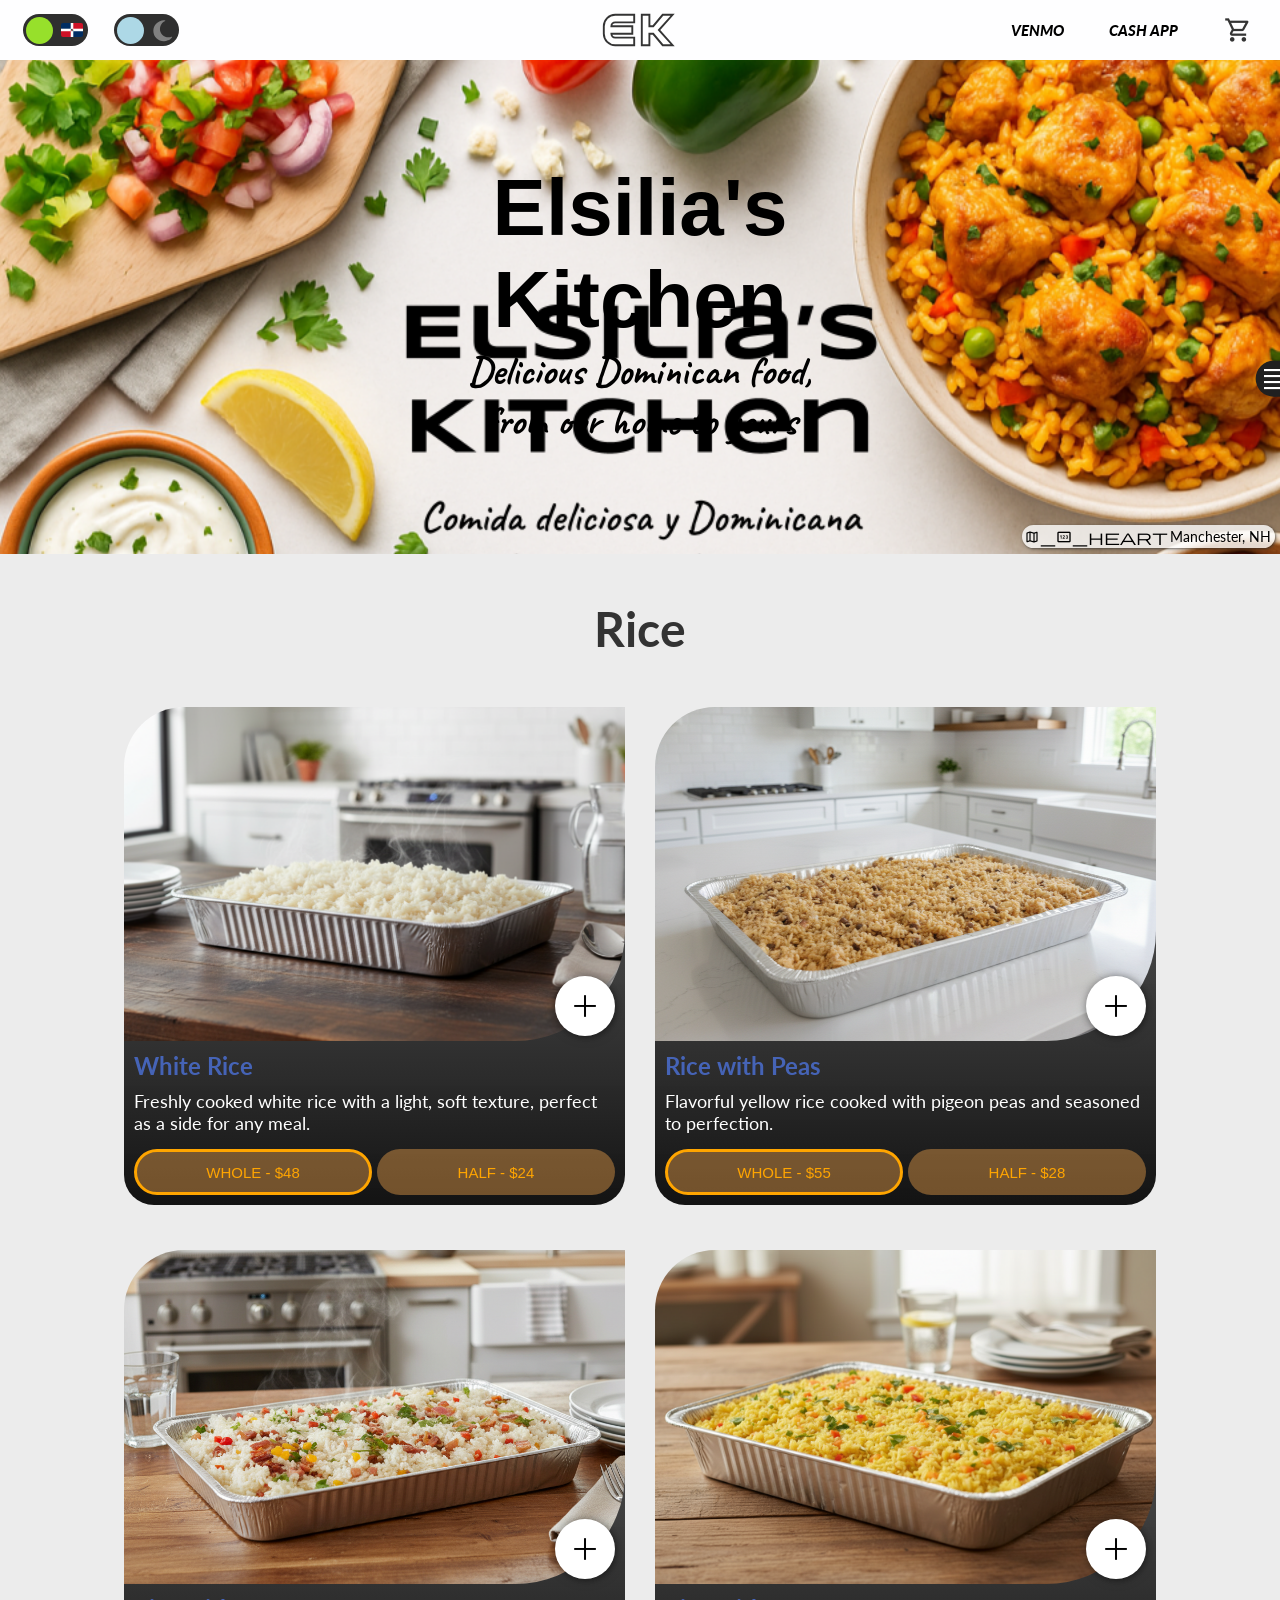
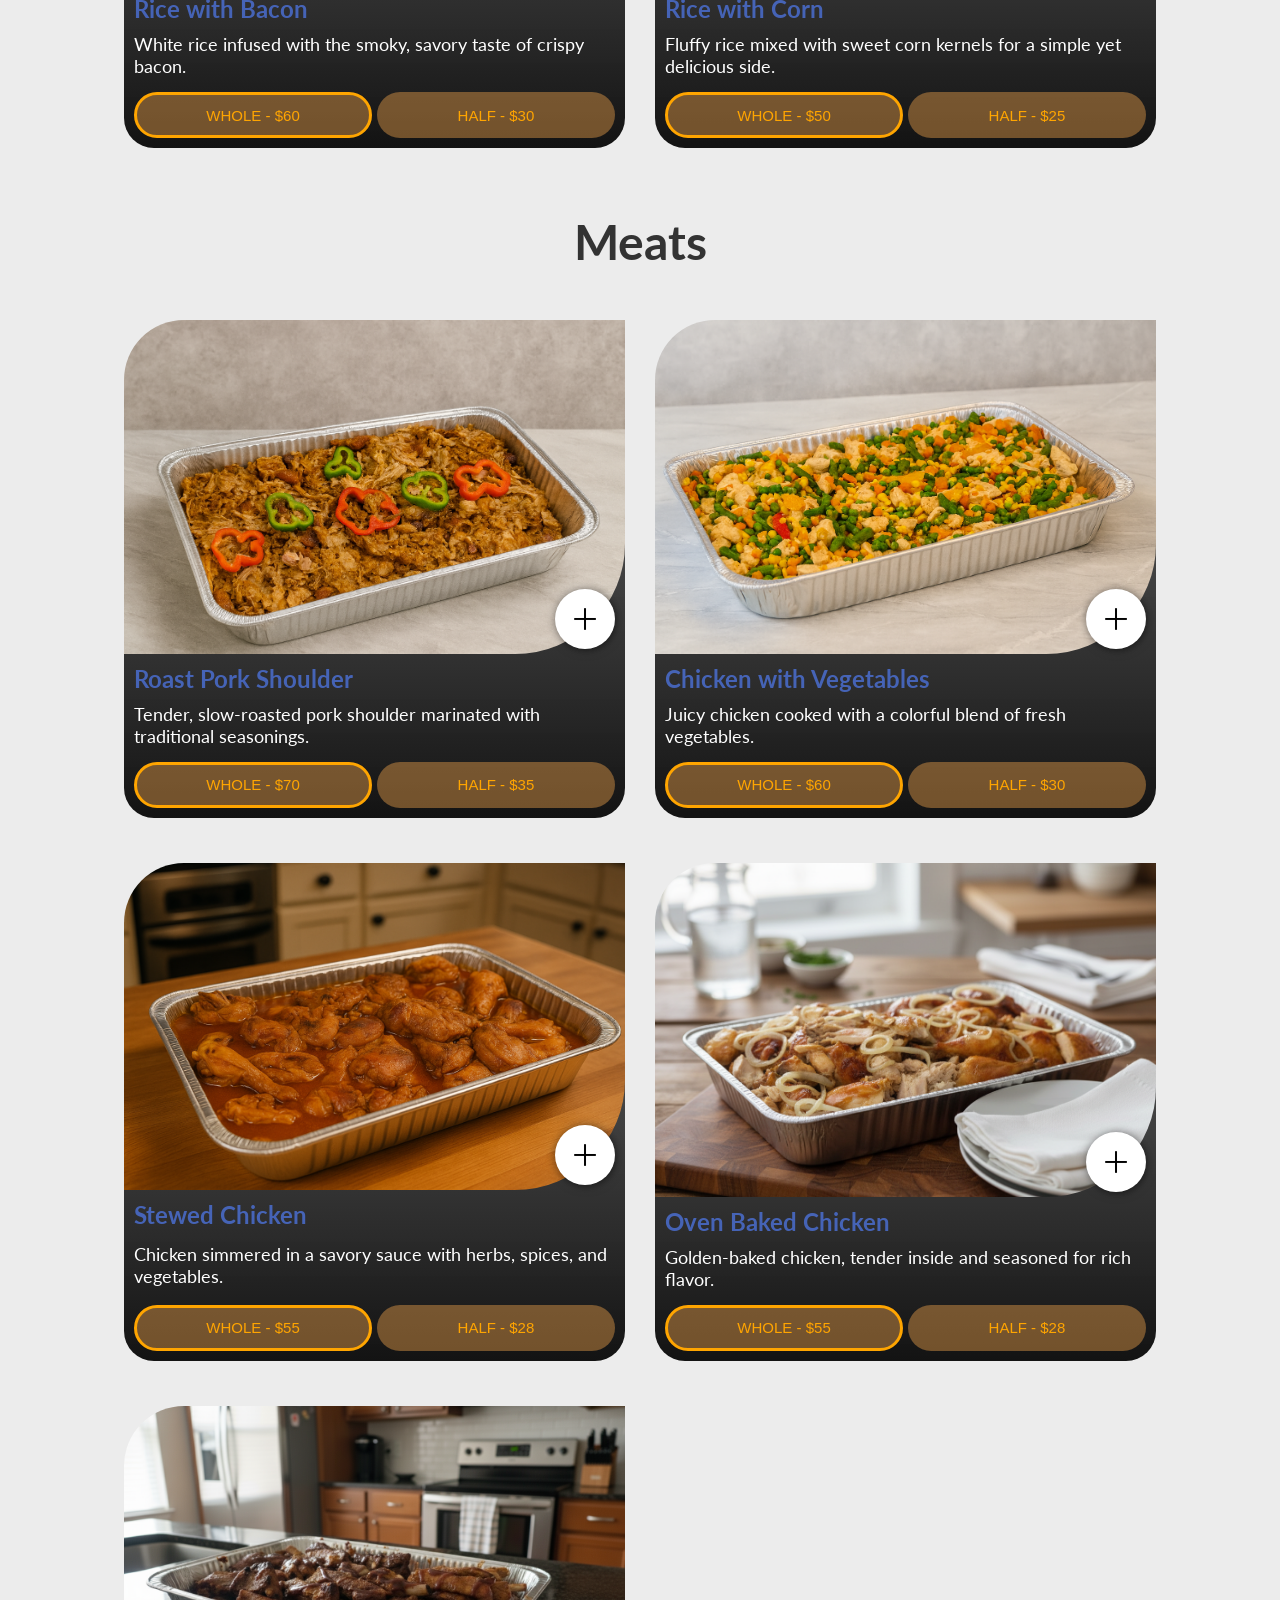
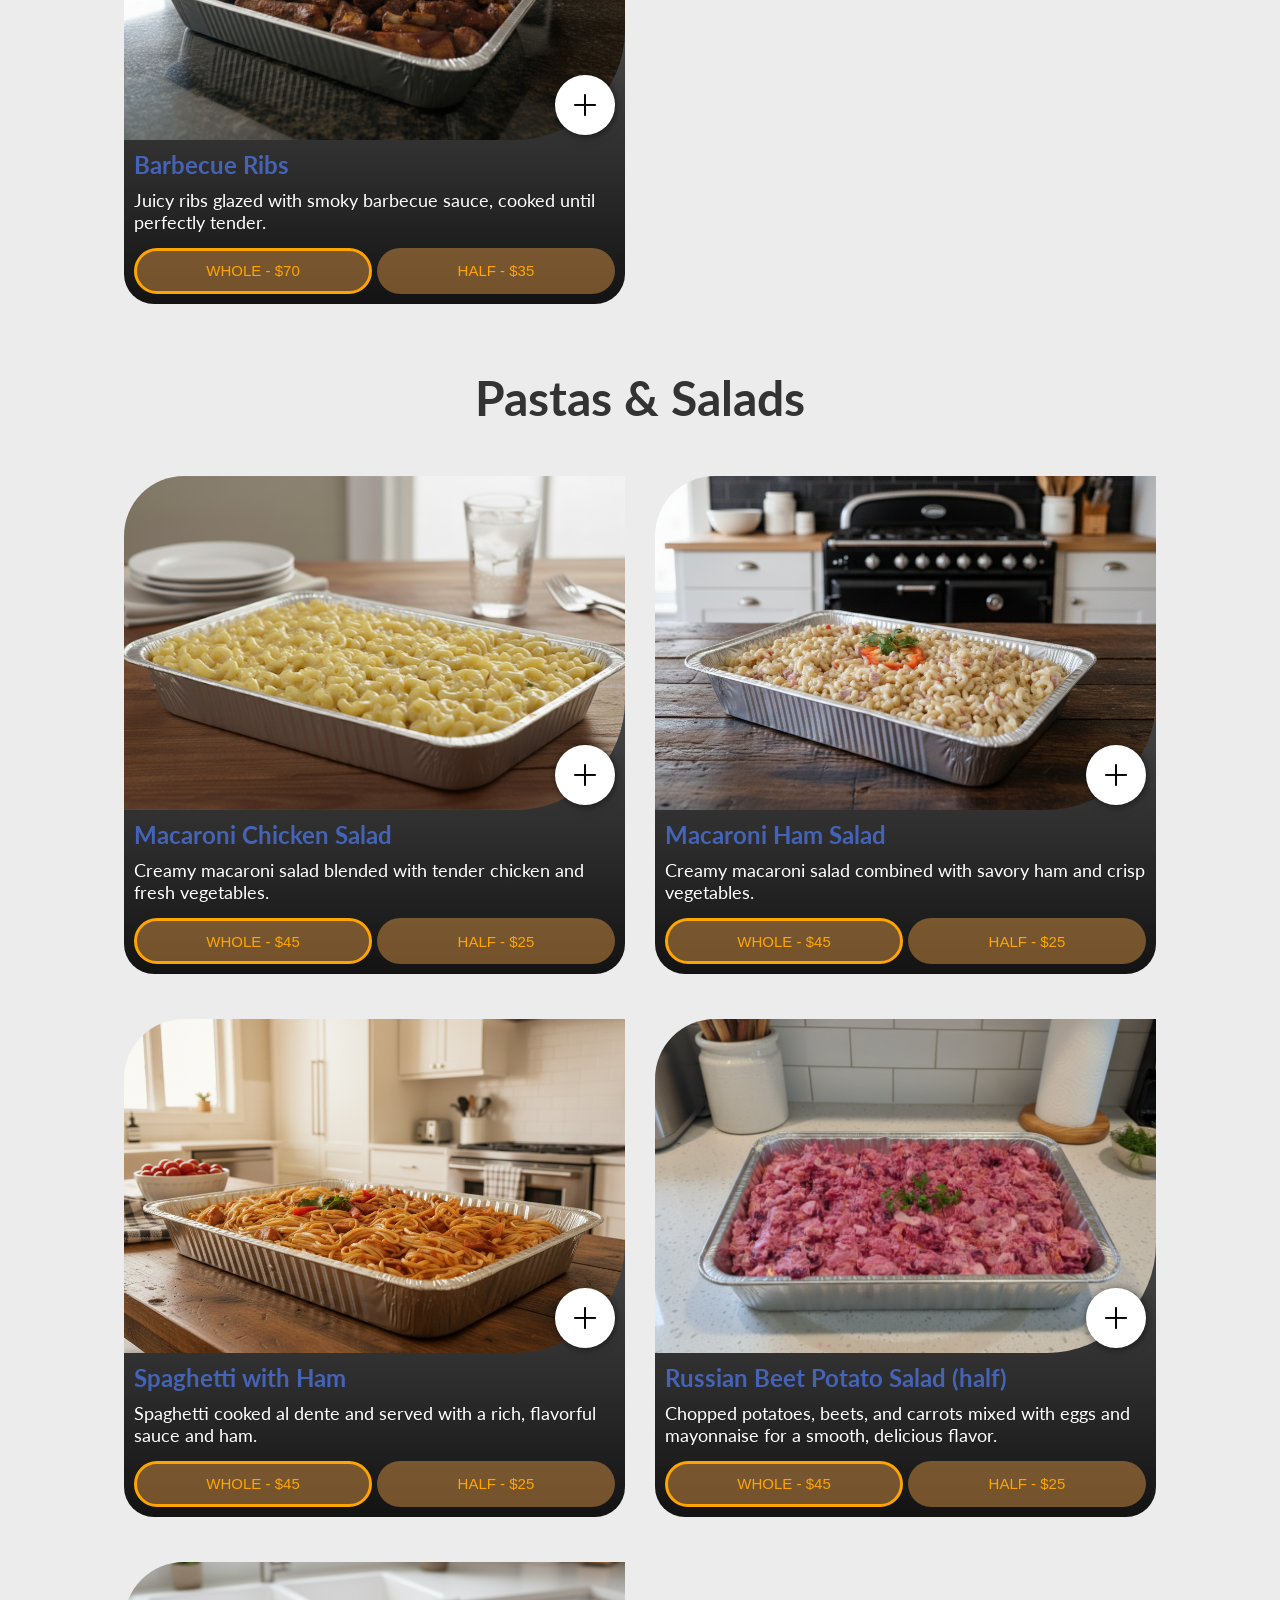
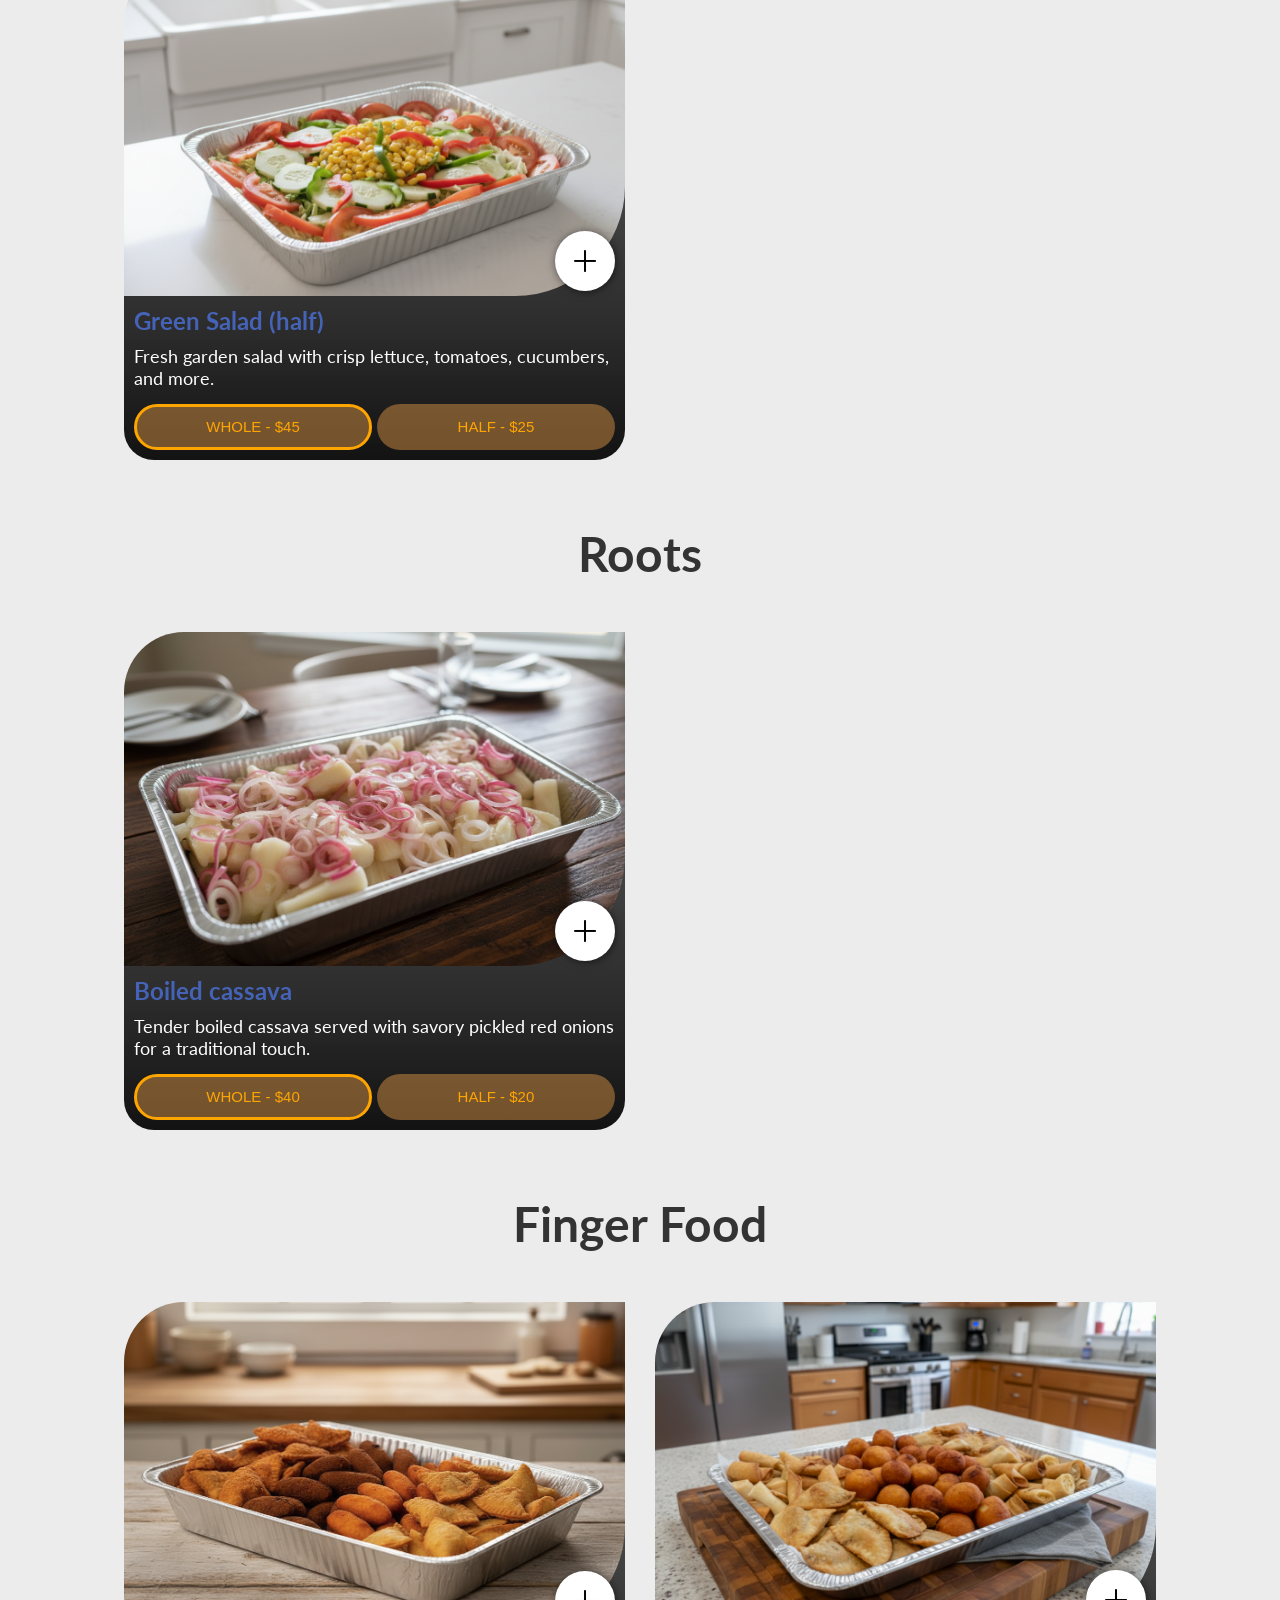
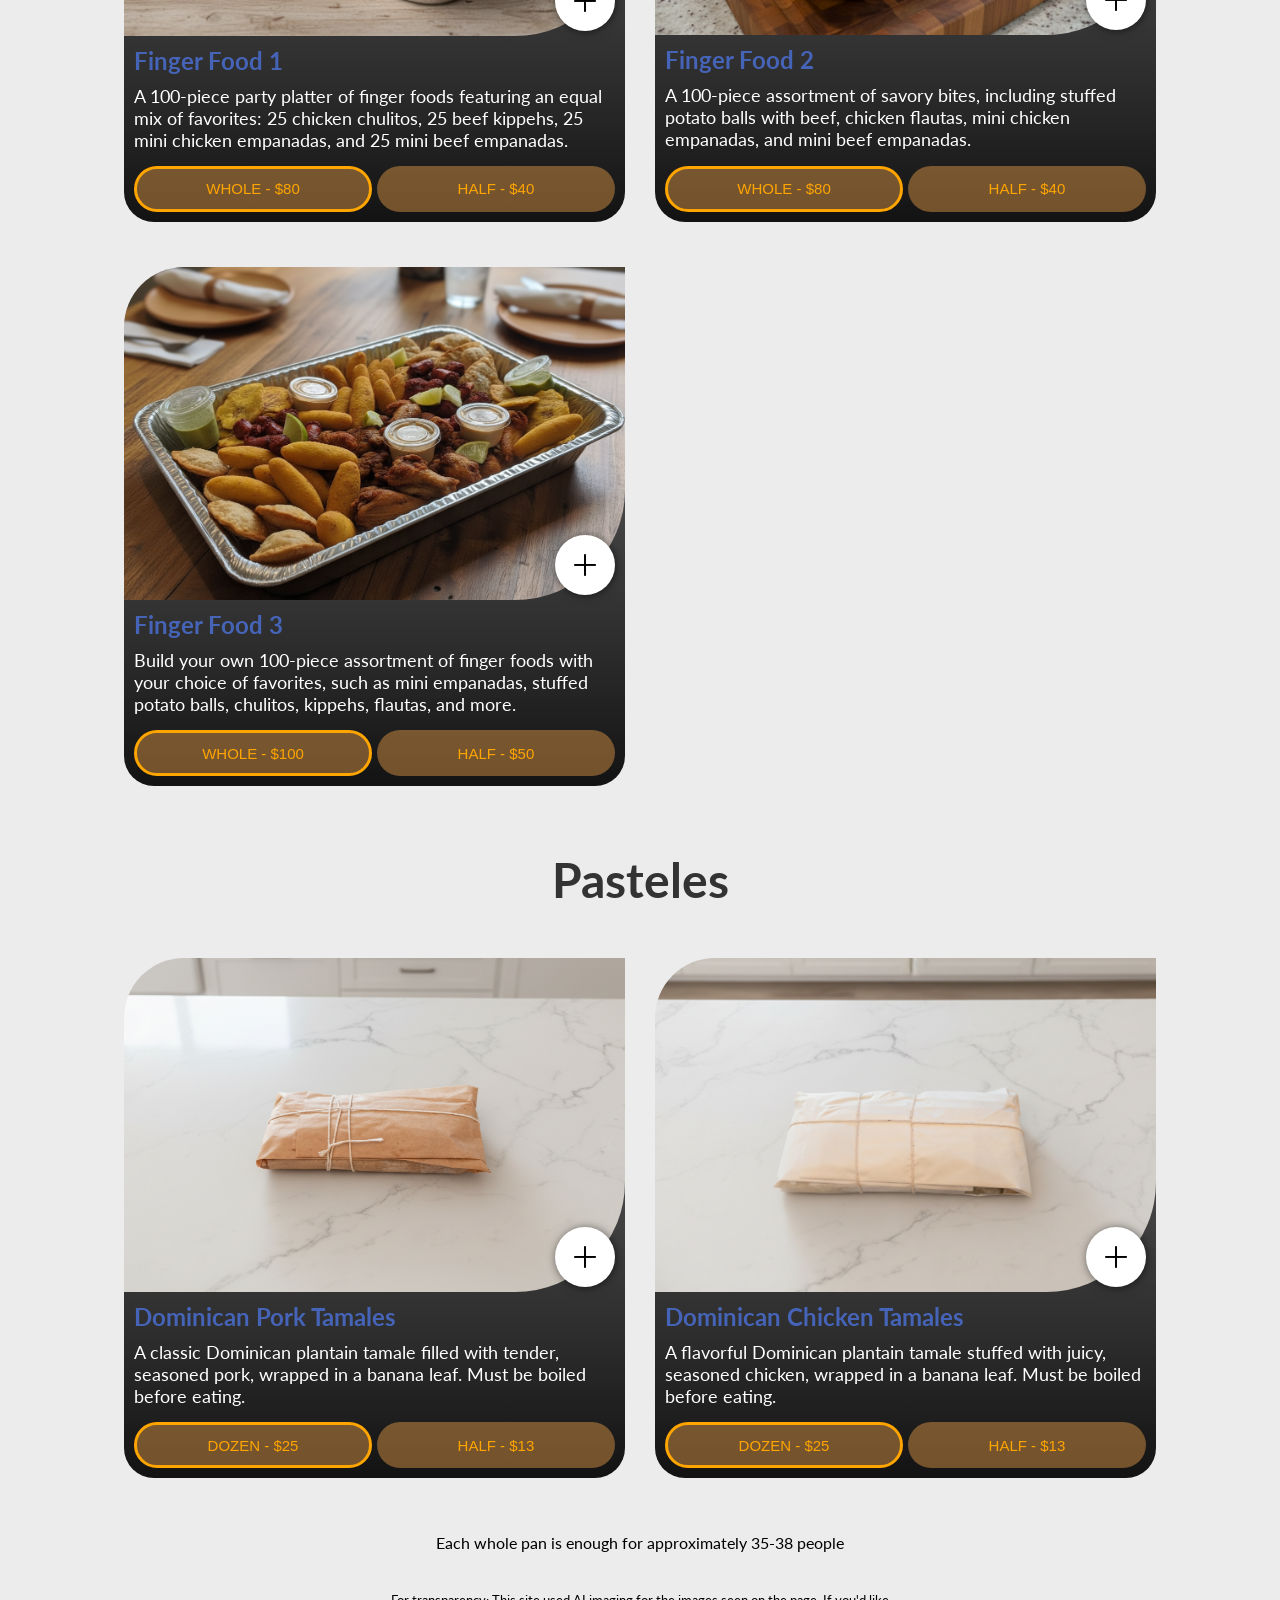
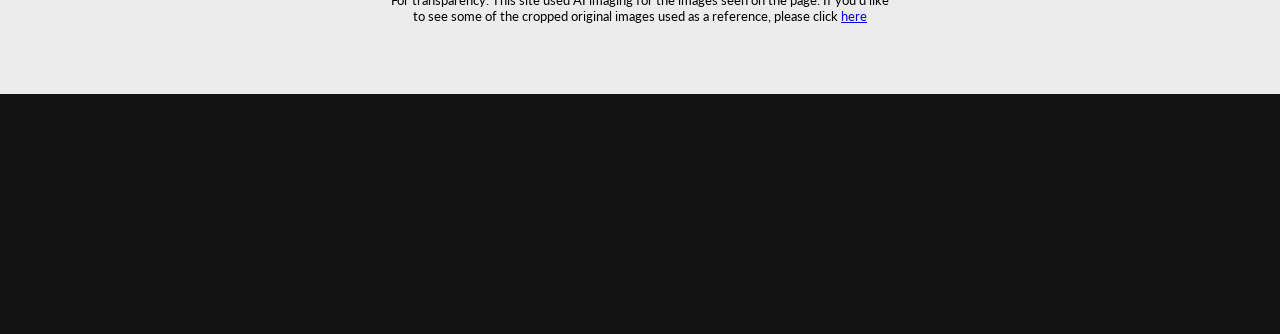
==== home.html @ 9f200ccb "updated files" ====
<!DOCTYPE html>
<html lang="en-US">

<head>
    <meta charset="UTF-8" />
    <meta name="viewport" content="width=device-width, initial-scale=1.0" />
    <link rel="stylesheet" href="home.css">
    <link rel="preconnect" href="https://fonts.googleapis.com">
    <link rel="preconnect" href="https://fonts.gstatic.com" crossorigin>
    <link href="https://fonts.googleapis.com/css2?family=Syncopate" rel="stylesheet">
    <link href="https://fonts.googleapis.com/css2?family=Caveat" rel="stylesheet">

    <link rel="icon" type="image/png" href="tab_logo.png" />

    <title>Elsilias Kitchen</title>

    <script src="debug.js"></script>
    <script src="home_script.js"></script>
    <script src="https://cdnjs.cloudflare.com/ajax/libs/qrcodejs/1.0.0/qrcode.min.js"></script>
    <script src="https://cdnjs.cloudflare.com/ajax/libs/jspdf/3.0.3/jspdf.umd.min.js"></script>
</head>

<body class="back_dn">

    
<div id="loading_div">
    <svg id="loading_E_id" viewBox="0 0 100 100" xmlns="http://www.w3.org/2000/svg">
        <path fill="#D35A21"
            d="M10,40 A30,30 0 0 1 40,10 L90,10 L90,30 L40,30 A10,10 0 0 0 30,40 L85,40 L85,60 L30,60 A10,10 0 0 0 40,70 L90,70 L90,90 L40,90 A30,30 0 0 1 10,60 Z"
        />
    </svg>
    <svg id="loading_K_id" viewBox="0 0 100 100" xmlns="http://www.w3.org/2000/svg">
        <polygon points="10,10 30,10 30,40 40,40 65,10 91,10 55,50 91,90 65,90 40,60 30,60 30,90 10,90" fill="#D35A21"></polygon>
    </svg>
</div>
    <script>
          if(DEBUG_MODE == DEBUG.YES){
            document.getElementById('loading_div').style.display='none';
          }
          else{
            createLoadingScreen();
          }

        //refresh content
        function changeLanguage() {
            isSpanish = !isSpanish;
            document.querySelectorAll('.lang_slide').forEach(ball => {
                        ball.classList.toggle("changeLang");
            });
            updateLayout();
        }

        // let shadow_class_for_cir_nav = undefined;
        
            let night = false;

        function changeNightMode(){
            document.querySelectorAll('.dn_slide').forEach(ball => {
                ball.classList.toggle("changeNight");
                if(ball.classList.contains("changeNight"))
                    night = true;
                else
                    night = false;
            });

            // const backDarkColor = "#191919";
            const backDarkColor = "#202020";
            // const backLightColor = "#ECECEC";
            const backLightColor = "white";
            const textDarkColor = "black";
            // const textLightColor = "white";
            const textLightColor = "rgba( 255, 255, 255,0.8)";
            

            const switchDarkColor = "#454545";
            const switchLightColor = "#404040";                     

            // NIGHT MODE
            if(night){

                //side menu - night
                document.getElementById('side_menu').classList.remove('side_menu_div_shadowDay');
                document.getElementById('side_menu').classList.add('side_menu_div_shadowNight');

                //cart number - night
                document.getElementById('cart_num_id').style.border=`1px solid ${backDarkColor}`;
                
                //titles - night
                document.querySelectorAll(".text_dn").forEach(title =>{
                    title.style.color=textLightColor;
                });
                                
                //container_slider
                document.querySelectorAll(".switch_dn").forEach(container =>{
                    container.style.backgroundColor= switchDarkColor;
                });


                
                //cir_nav night
                window.dispatchEvent(new Event('scroll'));

                //cartContent night
                document.querySelector(".cartContent").style.boxShadow ='-1px 0px 20px rgba(255, 255, 255, 0.3)';
          
                //backgrounds - night
                document.querySelectorAll(".back_dn").forEach(backgrounds =>{
                    backgrounds.style.backgroundColor=backDarkColor;
                });

                //cart icon - night
                 document.querySelector(".cart_icon").style.color=textLightColor;
                
                //banner - night
                 document.querySelector(".banner").style.opacity="0.7";
                                
                // document.getElementById('side_menu').style.backgroundColor=`black`;
              
                
            }
            // DAY MODE
            else{

                //side menu - day
                document.getElementById('side_menu').classList.remove('side_menu_div_shadowNight');
                document.getElementById('side_menu').classList.add('side_menu_div_shadowDay');

                //cart number - day
                document.getElementById('cart_num_id').style.border=`1px solid ${backLightColor}`;

                //titles - day
                 document.querySelectorAll(".text_dn").forEach(title =>{
                    title.style.color="black";
                });

                //container_slider - day
                document.querySelectorAll(".switch_dn").forEach(container =>{
                    container.style.backgroundColor=switchLightColor;
                });

                  //cir_nav - day
                  window.dispatchEvent(new Event('scroll'));

                   //cartContent - day
                document.querySelector(".cartContent").style.boxShadow ='-1px 0px 20px rgba(0, 0, 0, 0.3)';


                 //backgrounds - day
                document.querySelectorAll(".back_dn").forEach(backgrounds =>{
                    backgrounds.style.backgroundColor=backLightColor;
                });

                 //cart icon - day
                 document.querySelector(".cart_icon").style.color="black";

                //banner - day
                 document.querySelector(".banner").style.opacity="1";
                
            }
            
            if(savedMessage != undefined){
                document.getElementById("add_message").style.color="#4091ee";
            }

        }
    </script>

    <script>



    window.addEventListener('resize', function (e) {
        // try{
        if(document.getElementById('side_menu') && document.getElementById('side_menu').classList.contains('showMenu'))
            document.getElementById('side_menu').classList.remove('showMenu');

        if(document.getElementById('payment_menu_id') && document.getElementById('payment_menu_id').classList.contains('showMenu'))
            document.getElementById('payment_menu_id').classList.remove('showMenu');

        if(document.getElementById('payment_id') && document.getElementById('payment_id').classList.contains('showPayment'))
            document.getElementById('payment_id').classList.remove('showPayment');
        
            document.body.style.overflow = "";
        // }
        // catch(e){
        //     console.log(e);
        // }
    });



        let isSpanish = false;


     window.addEventListener('beforeunload', function (e) {
        if(cart.length > 0 && DEBUG_MODE == DEBUG.NO){
            
            // i believe this is needed for modern browsers
            e.preventDefault(); 

            //chrome requires the returnValue to be set (this is for old browsers)
            e.returnValue = 'Cart is not empty. Are you sure you want to leave?'; 
        }
    });

        let cart = [];

        function addToCart(id, name, sp_name, image, pan_size, price, cart_button, fullpan, halfpan) {

            if (pan_size === 2)
                id += 10000;

            if (cart.find(i => i.id === id))
                return false;
            
            cart.push({id, name, sp_name, image, quantity: 1, pan_size, price, cart_button, fullpan, halfpan});

            return true;
        }


        function clearFromCart(id) {

            const cart_item = cart.find(i => i.id === id);
            if (cart_item) {

                //remove item from cart
                cart = cart.filter(i => i.id !== id);
                renderCart();
                updateTotal();
                
                //change add to cart icon if needed
                if(cart_item.cart_button.classList.contains('itemWasAdded'))
                    if((cart_item.pan_size == 1 && cart_item.fullpan.classList.contains('active')) || (cart_item.pan_size == 2 && cart_item.halfpan.classList.contains('active')))                        
                        cart_item.cart_button.classList.toggle('itemWasAdded');
                
                return true;
            }

            return false;
        }

    </script>

    <script>
        function openCartContents() {

            //close message box if open
            if(document.getElementById("saveContainerId").classList.contains("show"))
                document.getElementById("saveContainerId").classList.toggle("show");
        

            document.querySelector('.cart').classList.toggle('open');
            // if(document.querySelector('.cart').classList.contains('open'))
            //      document.body.style.overflow = "hidden";
            // else
            //      document.body.style.overflow = "";
            
                if (cart.length === 0) {

                    document.getElementById('add_message').style.display = 'none';
                    document.getElementById('nothing_in_cart').style.display = 'block';
                    document.getElementById('cartItemsId').style.display = 'none';
                    document.getElementById('checkoutBtn').classList.remove('enabled');


                } else {
                    document.getElementById('add_message').style.display = 'block';
                    document.getElementById('nothing_in_cart').style.display = 'none';
                    document.getElementById('cartItemsId').style.display = 'block';
                    document.getElementById('checkoutBtn').classList.add('enabled');

                }
        }
    </script>

    <script>

        function updateTotal() {
            let newTotal = 0;
            let cartCounter = 0;
            cart.forEach(item => {
                newTotal += item.quantity * item.price;
                cartCounter += item.quantity;
            });

            document.getElementById('total_of_order_id').innerHTML = `Total: $${newTotal}`;

            if (cart.length != 0) {
                document.getElementById('cart_num_id').innerHTML = cartCounter;
                document.getElementById('checkoutBtn').classList.add('enabled');
            }
            else {
                document.getElementById('cart_num_id').style.display = 'none';
                document.getElementById('add_message').style.display = 'none';
                document.getElementById('nothing_in_cart').style.display = 'block';
                document.getElementById('cartItemsId').style.display = 'none';
                document.getElementById('checkoutBtn').classList.remove('enabled');

                return;
            }

        }

        function renderCart() {
            if (cart.length == 0){
                document.getElementById("textareaId").value = '';
                document.getElementById("saveMessageButtonId").style='background-olor:rgba(57, 57, 57, 0.545);';
                savedMessage = undefined;
                document.getElementById("add_message").style.color="black";
                document.getElementById('add_message').style.display = 'none';
                document.getElementById('nothing_in_cart').style.display = 'block';
                document.getElementById('cartItemsId').style.display = 'none';
                document.getElementById('checkoutBtn').classList.remove('enabled');
                updateTotal();
                return;
            }

            const cartDiv = document.getElementById('cartItemsId');
            cartDiv.innerHTML = ''; // clear old items

            cart.forEach(item => {

                // Create the outer container
                let container = document.createElement('div');
                container.className = "cartItemContainter text_dn";

                // Left picture div
                let left = document.createElement('div');
                left.className = 'leftpic';

                let img = document.createElement('img');
                img.src = item.image;
                img.alt = item.name;

                let img2 = document.createElement('img');
                img2.src = item.image;

                if (item.pan_size == 2) {
                    img2.classList.add('blurred');
                    left.appendChild(img2);
                }
                left.appendChild(img);

                // Right name/qty div
                let right = document.createElement('div');
                right.className = 'rightname text_dn';
                right.style.position = "relative";

                if(night)
                    right.style.color = "rgba(255, 255, 255,0.8)";
                else
                    right.style.color = "black";


                let nameP = document.createElement('p');
                nameP.textContent = item.name;

                let pane_size = document.createElement('p');
                pane_size.classList.add('pan_text');

                //SPANISH
                if (isSpanish) {
                    if((item.id >= 700 && item.id < 800) || (item.id >= 10700 && item.id < 10800))//if pasteles
                        pane_size.textContent = item.pan_size == 2 ? "Media Dozena" : "Dozena";
                    else
                        pane_size.textContent = item.pan_size == 2 ? "Media Bandeja" : "Bandeja Entera";
                }
                else{//ENGLISH
                    if((item.id >= 700 && item.id < 800) || (item.id >= 10700 && item.id < 10800 ))
                        pane_size.textContent = item.pan_size == 2 ? "Half Dozen" : "Dozen";
                    else
                        pane_size.textContent = item.pan_size == 2 ? "Half Pan" : "Full Pan";
                }
                nameP.textContent = item.sp_name;


                let qtyP = document.createElement('p');
                qtyP.style.fontSize = "14px";
                qtyP.style.position = "absolute";
                qtyP.style.bottom = "0";
                if (isSpanish)
                    qtyP.textContent = `Cantidad: ${item.quantity}`;
                else
                    qtyP.textContent = `Quantity: ${item.quantity}`;

                const cartMinusSign = document.createElement('span');
                cartMinusSign.className = 'cartMinusSign text_dn';
                cartMinusSign.textContent = '\u2212';

                const cartTrashIcon = document.createElement('span');
                cartTrashIcon.className = 'material-symbols-outlined cartTrashIcon text_dn';
                cartTrashIcon.textContent = 'delete';

                const cartPlusSign = document.createElement('span');
                cartPlusSign.className = 'cartPlusSign text_dn';
                cartPlusSign.textContent = '\u002b';

                const cartPlusMinusDiv = document.createElement('div');
                cartPlusMinusDiv.className = 'cartPlusMinusDiv text_dn';

                 if(night){
                    cartMinusSign.style.color = "rgba(255, 255, 255,0.8)";
                    cartTrashIcon.style.color = "rgba(255, 255, 255,0.8)";
                    cartPlusSign.style.color = "rgba(255, 255, 255,0.8)";
                 }
                else{
                     cartMinusSign.style.color = "black";
                     cartTrashIcon.style.color = "black";
                     cartPlusSign.style.color = "black";
                }

                cartPlusMinusDiv.appendChild(cartMinusSign);
                cartPlusMinusDiv.appendChild(cartTrashIcon);
                cartPlusMinusDiv.appendChild(cartPlusSign);


                cartMinusSign.addEventListener('click', () => {

                    if (item.quantity === 1) {
                        clearFromCart(item.id);
                    } else {
                        --item.quantity;
                        if (isSpanish)
                            qtyP.textContent = `Cantidad: ${item.quantity}`;
                        else
                            qtyP.textContent = `Quantity: ${item.quantity}`;
                    }
                     updateTotal();
                });


                cartPlusSign.addEventListener('click', () => {

                    if (item.quantity < 3) {
                        ++item.quantity
                        if (isSpanish)
                            qtyP.textContent = `Cantidad: ${item.quantity}`;
                        else
                            qtyP.textContent = `Quantity: ${item.quantity}`;
                         updateTotal();  
                    }
                });

                cartTrashIcon.addEventListener('click', () => {                    
                    clearFromCart(item.id);
                });


                right.appendChild(nameP);
                right.appendChild(pane_size);
                right.appendChild(qtyP);
                right.appendChild(cartPlusMinusDiv);

                // Put it all together
                container.appendChild(left);
                container.appendChild(right);

                // Add to cart div
                cartDiv.appendChild(container);
            });

            updateTotal();

        }

    </script>

    <script>

        function closeQRWindow() {
            document.getElementById('qrcode-div-background-id').style.display = 'none';
            document.body.style.overflow = "";
        }


        function createQRLink() {

            let qr_str;

            if(DEBUG_MODE == DEBUG.NO)
                qr_str = 'https://samuelg900.github.io/ElsiliasKitchen/404.html#' + cart.length + '/';
            else
                qr_str = 'http://127.0.0.1:5500/home.html/#' + cart.length + '/';
            
            let pansize;

            cart.forEach(item => {

                if (item.pan_size == 1)
                    pansize = 'f';
                else
                    pansize = 'h';

                qr_str += String(item.id).padStart(5,'0') + pansize + item.quantity + '/';

            });
        // console.log(qr_str + '@');
            return qr_str += '@';

        }


        function getQRDateTime() {
            const date = new Date();
            document.getElementById('currentDateId').innerHTML = `${date.toDateString()} <br> ${date.toLocaleTimeString()}`;
        }   

        function checkoutBtnFunc() {

            //close message box if open
            if(document.getElementById("saveContainerId").classList.contains("show"))
                document.getElementById("saveContainerId").classList.toggle("show");

            if (cart.length === 0) return;

            document.getElementById('qrcode-div-background-id').style.display = 'block';

            document.getElementById("qrcode").innerHTML = '';

            new QRCode(document.getElementById("qrcode"), {
                text: createQRLink(),
                width: 200,
                height: 200,
                colorDark: "#000000",
                colorLight: "#ffffff",
                correctLevel: QRCode.CorrectLevel.H
            });

            // #D25A21

            getQRDateTime();

            if(savedMessage != undefined){

                // const noteString = document.getElementById('p_for_saved_message').value;

                if (isSpanish){
                    if(savedMessage.length > 20){
                        document.getElementById('p_for_saved_message').innerHTML = `Nota:<br>${savedMessage.slice(0, 20)}...`;
                    }
                    else
                        document.getElementById('p_for_saved_message').innerHTML = `Nota:<br>${savedMessage}`;
                }
                else{
                    if(savedMessage.length > 20){
                        document.getElementById('p_for_saved_message').innerHTML = `Note:<br>${savedMessage.slice(0, 20)}...`;
                    }
                    else
                        document.getElementById('p_for_saved_message').innerHTML = `Note:<br>${savedMessage}`;
                }

                document.getElementById('p_for_saved_message').style="display:block; font-size:12px; font-style: italic; text-align: center; margin: 20px 20px; overflow-wrap: break-word; word-break: break-all";
            }
            else
                document.getElementById('p_for_saved_message').style.display='none';

            document.querySelector('.cart').classList.toggle('open');

            document.body.style.overflow = "hidden";
                 
        }
    </script>



    <style>
        .side_menu_div{
            display: flex;
            flex-direction: column;
            width: 0;
            height: 100%;
            position: fixed;
            min-height: 650px;
            top: 0;
            left:0;
            z-index: 11;
            background-color: white;
            box-shadow: 10px 0 10px -10px rgba(0, 0, 0, 0.5);
            overflow: hidden;
            transition: width 0.6s ease, background-color 1s ease, box-shadow 0.6s ease;;
            /* border-right: 1px solid grey; */
        }

        .side_menu_div_shadowDay{
            box-shadow: 10px 0 10px -10px rgba(0, 0, 0, 0.5);
        }

        .side_menu_div_shadowNight{
            box-shadow: 10px 0 10px -10px rgba(255, 255, 255, 0.5);
        }


        .showMenu{
            width: 300px;
        }

        .side_menu_item{
            display: flex;
            position: relative;
            justify-content: center;
            /* width: 100%; */
            height: 80px;
            /* border-width: 0 0 1px 0;
            border-style: solid;
            border-color: rgba(163, 163, 163, 0.5); */
            align-items: center;
            overflow: hidden;

            border-radius: 10px;
            /* margin: 8px; */
            margin-inline: 10px;
            margin-block: 5px;
            transition: transform 1s ease;
        }

         .side_menu_item svg{
            transition: transform 0.6s ease;
         }

        .side_payment_div{
            display: flex;
            align-items: center;
            justify-content: center;
            width: 100%;
            cursor: pointer;
        }

        .side_close_icon{
            position: absolute;
            top: 4px;
            left: 28px;
            margin: 0;
            font-size: 40px;
            cursor: pointer;
        }

        .side_svg:hover{
            transform: scale(1.2);
        }

        .side_svg{
            position: absolute;
            opacity: 0.5;
            
                width: 100%;
                z-index: 0;
        }
        .side_label{
            font-size: 18px;
            z-index: 1;
            /* font-weight: 600; */
            pointer-events: none;
        }

    </style>

<script>

    function toggleSideMenu(){
        document.getElementById('side_menu').classList.toggle('showMenu');

        if(document.getElementById('side_menu').classList.contains('showMenu'))
            document.body.style.overflow = "hidden";
        else
            document.body.style.overflow = "";
    }
</script>

<style>
    #payment_menu_id{
        /* width:0; */
        z-index: 12;
    }

    /* #payment_menu_id.show{
        width:250px;
    } */

    #payment_menu_div{
        display: flex;
        flex-direction: column;
        justify-content: center;
        align-self: center;
    }

    #payment_menu_label{
        /* needed? */
        text-align: center;
        font-weight: 600;
        /* color: #008CFF;
        color: #00e013; */
    }

    #payment_menu_qr{
        border: 4px solid white;
    }

</style>

<script>

    function toggleBackMenu(){
        document.getElementById('payment_menu_id').classList.toggle('showMenu');
    }

    function openPaymentQR(item){
        
        if(document.getElementById('payment_id').classList.contains('showPayment')){
            if(document.getElementById("payment_label").textContent[0]==item)
                document.getElementById('payment_id').classList.toggle('showPayment');
        }
        else
            document.getElementById('payment_id').classList.toggle('showPayment');


        switch(item) {
            case "V":
                document.getElementById("payment_label").innerHTML=`<br><a style="color:#008CFF; font-style: italic; text-decoration:none; cursor:pointer;" href="https://venmo.com/code?user_id=3229643071029248311" target="_blank">VENMO &#8599;</a><br><p class="text_dn" style="font-weight:500;">@ElsiliaKitchen</p><br>`; 
                document.getElementById("payment_qr").innerHTML = '';

                new QRCode(document.getElementById("payment_qr"), {
                text: "https://venmo.com/code?user_id=3229643071029248311",
                width:200,
                height: 200,
                colorDark: "#000000",
                colorLight: "#ffffff",
                correctLevel: QRCode.CorrectLevel.H
            });
                break;
            case "C":
                document.getElementById("payment_label").innerHTML=`<br><a style="color:#00E013; font-style: italic; text-decoration:none; cursor:pointer;" href="https://cash.app/$Elsamorel1?qr=1" target="_blank">CASH APP &#8599;</a><br><p class="text_dn" style="font-weight:500;">$Elsamorel1</p><br>`; 
                document.getElementById("payment_qr").innerHTML = '';

                new QRCode(document.getElementById("payment_qr"), {
                text: "https://cash.app/$Elsamorel1?qr=1",
                width: 200,
                height: 200,
                colorDark: "#000000",
                colorLight: "#ffffff",
                correctLevel: QRCode.CorrectLevel.H
            });
                break;
            default:
                document.getElementById("payment_label").textContent="Nothing";
                break;
        }
    
    }

    function openPaymentQRMenu(item){
        // document.getElementById('payment_menu').classList.toggle('show');
        document.getElementById('payment_menu_id').classList.toggle('showMenu');
        
        switch(item) {
            case "V":
                document.getElementById("payment_menu_label").innerHTML=`<br><a style="color:#008CFF; text-decoration:none; cursor:pointer;" href="https://venmo.com/code?user_id=3229643071029248311" target="_blank">VENMO &#8599;</a><br><p class="text_dn" style="font-weight:500;">@ElsiliaKitchen</p><br>`; 
                
                document.getElementById("payment_menu_qr").innerHTML = '';

                new QRCode(document.getElementById("payment_menu_qr"), {
                text: "https://venmo.com/code?user_id=3229643071029248311",
                width:200,
                height: 200,
                colorDark: "#000000",
                colorLight: "#ffffff",
                correctLevel: QRCode.CorrectLevel.H
            });
                break;
            case "C":
                document.getElementById("payment_menu_label").innerHTML=`<br><a style="color:#00E013; text-decoration:none; cursor:pointer;" href="https://cash.app/$Elsamorel1?qr=1" target="_blank">CASH APP &#8599;</a><br><p class="text_dn" style="font-weight:500;">$Elsamorel1</p><br>`; 
                document.getElementById("payment_menu_qr").innerHTML = '';

                new QRCode(document.getElementById("payment_menu_qr"), {
                text: "https://cash.app/$Elsamorel1?qr=1",
                width: 200,
                height: 200,
                colorDark: "#000000",
                colorLight: "#ffffff",
                correctLevel: QRCode.CorrectLevel.H
            });
                break;
            default:
                document.getElementById("payment_menu_label").textContent="Nothing";
                break;
        }
    }
</script>

<style>
        .payment_id_div{
            display: flex;
            flex-direction: column;
            width: 300px;
            height: 0;
            position: fixed;
            top: 28px;
            right:6px;
            z-index: 10;
            background-color: white;
            overflow: hidden;
            transition: height 0.6s ease, padding-top 0.6s ease, background-color 1s ease;
            /* border-left: 1px solid grey;
            border-bottom: 1px solid grey; */
    border-radius: 0px 0px 16px 16px;
    box-shadow: -1px 0px 20px rgba(0, 0, 0, 0.3);
        }

        .payment_id_div svg{
            transition: transform 0.6s ease;
        }


        .payment_div{
            display: flex;
            justify-content: center;
            width: 90px;
            cursor: pointer;
        }

         #payment_menu_id{
        /* width:0; */
        z-index: 12;
    }

    /* showMenu */

    .showPayment{
        padding-top: 28px;
        height: 360px;
    }

    #payment_container{
        display: flex;
        flex-direction: column;
        justify-content: center;
        align-self: center;
    }

    #payment_label{
        /* needed? */
        text-align: center;
        font-weight: 600;
        /* color: #008CFF;
        color: #00e013; */
    }

    #payment_qr{
        border: 4px solid white;
    }

</style>

<div id="payment_id" class="back_dn payment_id_div">
    
    <!-- <div class="payment_item">
         <span class="side_close_icon" onclick="toggleBackMenu()">&lt;</span>
    </div> -->

    <div id="payment_container">
        <a class="text_dn" id="payment_label"></a>
        <div id="payment_qr"></div>
    </div>

</div>


<div id="payment_menu_id" class="back_dn side_menu_div">
    
    <div class="side_menu_item">
        <!-- close icon -->
         <span style="top:14px" class="side_close_icon text_dn" onclick="toggleBackMenu()">&lt;</span>
    </div>

    <div id="payment_menu_div">
        <a class="text_dn" id="payment_menu_label"></a>
        <div id="payment_menu_qr"></div>
    </div>

</div>



<div id="side_menu" class="back_dn side_menu_div">

    
    <div class="side_menu_item">
        <!-- close icon -->
         <span style="top:14px" class="side_close_icon text_dn" onclick="toggleSideMenu()">&times;</span>

    </div>

 <!-- dark and light mode -->
    <div class="side_menu_item">
        <span class="container_slider_menu switch_dn" onclick="changeNightMode()">

            <span id="day_night_ball" class="ball_slider dn_slide"></span>
           <!-- day -->
            <span>
                <svg viewBox="0 0 100 100" fill="none" xmlns="http://www.w3.org/2000/svg">
                <circle cx="50" cy="50" r="25" fill="#FFC300"/>

                <g stroke="#FFC300" stroke-width="7" stroke-linecap="round">
                    <line x1="50" y1="10" x2="50" y2="30"/>
                    <line x1="50" y1="70" x2="50" y2="90"/>
                    <line x1="10" y1="50" x2="30" y2="50"/>
                    <line x1="70" y1="50" x2="90" y2="50"/>
                    
                    <g transform="rotate(45 50 50)">
                        <line x1="50" y1="10" x2="50" y2="30"/>
                        <line x1="50" y1="70" x2="50" y2="90"/>
                        <line x1="10" y1="50" x2="30" y2="50"/>
                        <line x1="70" y1="50" x2="90" y2="50"/>
                    </g>
                </g>
                </svg>
            </span>

            <!-- night --> 
            <span>
                <svg xmlns="http://www.w3.org/2000/svg" viewBox="-2 -2 21 22"> 
                    <path d="M15.78 14.09C14 14.84 12 14.84 10.21 14.1C8.43 13.37 7.01 11.95 6.27 10.16C5.52 8.37 5.52 6.36 6.26 4.56C6.99 2.77 8.4 1.35 10.18 0.6C10.45 0.48 10.42 0.14 10.13 0.09C8.6 -0.14 7.03 0.07 5.6 0.71C4.5 1.16 3.5 1.81 2.66 2.65C1.81 3.49 1.14 4.48 0.69 5.58C0.23 6.68 -0 7.86 0 9.05C0 10.25 0.24 11.42 0.7 12.52C1.16 13.62 1.84 14.61 2.69 15.44C3.53 16.28 4.54 16.93 5.64 17.37C6.74 17.81 7.92 18.02 9.11 18C10.29 17.97 11.46 17.71 12.55 17.23C13.98 16.65 15.23 15.68 16.14 14.45C16.29 14.24 16.01 13.97 15.78 14.09Z" fill="grey"/> 
                </svg>
            </span>

        </span>
    </div>
                <!-- venmo -->
    <div class="side_menu_item" onclick='openPaymentQRMenu("V")'>
        <div class="side_payment_div">
            <svg xmlns="http://www.w3.org/2000/svg" class="side_svg" viewBox="0 0 512 512">
                <path d="M381.4 105.3c11 18.1 15.9 36.7 15.9 60.3 0 75.1-64.1 172.7-116.2 241.2H162.3l-47.6-285 104.1-9.9 25.3 202.8c23.5-38.4 52.6-98.7 52.6-139.7 0-22.5-3.9-37.8-9.9-50.4z" fill="#008CFF"/>
            </svg>    
            
            <span class="text_dn side_label">VENMO</span>
        </div>     
    </div>

            <!-- cashapp -->
    <div class="side_menu_item" onclick='openPaymentQRMenu("C")'>
        <div class="side_payment_div">
            <svg xmlns="http://www.w3.org/2000/svg" class="side_svg" viewBox="0 0 210 210" fill="none">
                <rect width="150" height="150" x="25" y="25" rx="7.81424" fill="#fff"/>
                <path fill="#00E013" d="M206.398,30.286c-4.502-12.394-14.307-22.189-26.713-26.687C168.48,0,158.075,0,136.865,0h-63.63c-21.11,0-31.615,0-42.92,3.498C17.909,7.996,8.104,17.792,3.602,30.186C0,41.58,0,52.075,0,73.165v63.57c0,21.19,0,31.585,3.502,42.98c4.502,12.394,14.307,22.189,26.713,26.687C41.62,210,52.125,210,73.135,210h63.63c21.11,0,31.615,0,42.92-3.598c12.406-4.498,22.211-14.293,26.713-26.687C210,168.32,210,157.825,210,136.735v-63.47C210,52.175,210,41.68,206.398,30.286z M151.472,71.866l-12.106,9.895c-1.101,0.9-2.601,0.7-3.402-0.4c-6.203-7.596-15.807-11.894-26.312-11.894c-11.706,0-19.009,5.098-19.009,12.294c-0.2,6.097,5.503,9.196,23.011,12.994c22.111,4.698,32.215,13.893,32.215,29.386c0,19.391-15.808,33.684-40.519,35.283l-2.401,11.495c-0.2,1.099-1.201,1.899-2.401,1.899H81.539c-1.601,0-2.701-1.499-2.401-2.999l3.001-12.794c-12.206-3.498-22.111-10.295-27.813-18.591c-0.7-1.099-0.5-2.499,0.5-3.298l13.206-10.395c1.101-0.9,2.701-0.6,3.502,0.5c7.003,9.795,17.808,15.593,30.815,15.593c11.706,0,20.51-5.697,20.51-13.893c0-6.297-4.402-9.196-19.309-12.294c-25.412-5.497-35.517-14.793-35.517-30.286c0-17.991,15.107-31.485,37.918-33.284l2.501-11.894c0.2-1.099,1.201-1.899,2.401-1.899h18.709c1.501,0,2.701,1.399,2.401,2.899l-2.901,13.294c9.805,2.999,17.808,8.396,22.811,15.093C152.673,69.567,152.473,71.066,151.472,71.866z"/>
            </svg>
            
                <span class="text_dn side_label">CASH APP</span>
        </div>
    </div>

        <style>
            .container_slider{
                display: flex;
                justify-content: space-around;
                width: 65px;
                height: 32px;
                border-radius: 40px;
                background-color: rgb(47, 47, 47);
                cursor: pointer; 
                margin: 13px;
            }

            .container_slider .ball_slider{
                height: 27px;
                width: 27px;
                margin: 3px;
            }

            .container_slider #usa_dr_ball{
                transform: translateX(-16px);
                 background: rgb(151, 224, 43);
            }

            .container_slider #usa_dr_ball.changeLang{
                transform: translateX(16px);
            }

            .container_slider #day_night_ball{
                transform: translateX(-16px);
                 background: lightblue;
            }

            .container_slider #day_night_ball.changeNight{
                transform: translateX(16px);
            }

            .container_slider svg{
                height:80%;
                margin: 3.5px;
            }
            

             .container_slider img{
                border-radius: 2px;
                height: 45%;
                margin-inline: auto;
                /* z-index: 1; */
            }

            .container_slider_menu{
                display: flex;
                justify-content: space-around;
                width: 115px;
                height: 70%;
                border-radius: 40px;
                background-color: #606060;
                 cursor: pointer;
            }
            
            .container_slider_menu svg{
                height: 80%;
                margin: 5px;
            }
            .container_slider_menu img{
                border-radius: 5px;
                height: 46%;
                margin-inline: auto;
                /* z-index: 1; */
            }

            .flag_span{
                display: flex;
                align-items: center;
            }

            .ball_slider{
                 position: absolute;
                /* transform: translateX(-30px); */
                height: 48px;
                width: 48px;
                 /* background: lightblue; */
                 border-radius: 50px;
                 margin: 4px;
                transition: transform 0.5s ease;
            }

            #usa_dr_ball{
                transform: translateX(-30px);
                 background: rgb(151, 224, 43);
            }

            #usa_dr_ball.changeLang{
                transform: translateX(30px);
            }

            #day_night_ball{
                transform: translateX(-30px);
                 background: lightblue;
            }

            #day_night_ball.changeNight{
                transform: translateX(30px);
            }

        </style>

   
    <!-- translate -->
    <div class="side_menu_item">
        <span class="container_slider_menu switch_dn" onclick="changeLanguage()">
            <span id="usa_dr_ball" class="ball_slider lang_slide"></span>
            <span class="flag_span"> <img src="USA_flag.png"> </span>
            <span class="flag_span"> <img src="DR_flag.png"> </span>
        </span>
    </div>
    <style>
    .side_logo{
        display: flex;
        position: absolute;
        bottom: 20px;
        /* margin-top: 70%; */
        left: 50%;
        right:50%;
        margin-inline: -40px;
        transform: (50%,50%);
        
    }

    .side_logo svg{
        width: 60px;
        height: 60px;
    }
            
    </style>


     <div class="side_logo">
            <!-- E -->
            <svg id="ee" viewBox="0 0 100 100" xmlns="http://www.w3.org/2000/svg">
                
                <path stroke="var(--primary-dark)" stroke-width="5" fill="white"
                    d="M10,40 A30,30 0 0 1 40,10 L90,10 L90,30 L40,30 A10,10 0 0 0 30,40 L85,40 L85,60 L30,60 A10,10 0 0 0 40,70 L90,70 L90,90 L40,90 A30,30 0 0 1 10,60 Z" />
            </svg>
                <!-- K -->
            <svg id="kk" viewBox="0 0 100 100" xmlns="http://www.w3.org/2000/svg">
                <polygon points="10,10 30,10 30,40 40,40 65,10 91,10 55,50 91,90 65,90 40,60 30,60 30,90 10,90"
                    stroke="var(--primary-dark)" stroke-width="5" fill="white"></polygon>
            </svg>

        </div>

</div>



        <style>
            /* .divl{
               align-self: center;
            } */
            
            .divm{
                display: flex;
                height: 76px;
                width: 76px;
                position: absolute;
                left: 50%;
                right:50%;
                margin-left: -40px;
                transform: (-50%,-50%);
            }

            .divr{
                display: flex;
                align-items: center;
                gap: 16px;
            }

            #cir_nav{
                display: flex;
                /* flex-wrap: wrap; */
                justify-content: space-between;
                flex: 1 1 auto; 
                align-items: center;
                position: fixed;
                /* padding-inline: 64px; */
                top: 5px;
                left: 10px;
                right: 10px;
                height: 50px;
                border-radius: 50px;
                min-width: 380px;
                background-color: inherit;

                /* border: 2px solid darkslategray;
                border-top: 0; */
            }
            
            .cir_nav_shadowDay{
                box-shadow: 0 1px 3px 0 rgba(0, 0, 0, .12), 0 4px 8px 0 rgba(0, 0, 0, .12);
                transition: box-shadow 0.5s ease;
            }

             .cir_nav_shadowNight{
                box-shadow: 0 1px 3px 0 rgba(255, 255, 255, .12), 0 4px 8px 0 rgba(255, 255, 255, .12);
                transition: box-shadow 0.5s ease;
            }

            #id_cashapp, #id_venmo{
                padding: 20px 0px;
                font-size: 15px;
                font-weight: 900;
                font-style: italic; 
                transition: color 1s ease;
                cursor: pointer;
            }

            #id_cashapp:hover{
                color: #00E013 !important;
            /* background: #00e01390; */
            }

            #id_venmo:hover{
                color: #008CFF !important;
            /* background: #008CFF90; */
            }
               
        </style>

<div class="back_dn shadow_dn" id="top_nav">
    <div id="cir_nav">

        <style>
            .divl{
                display: flex;
                align-items: center;
            }

            .menu_icon{
                display: none;
                font-size: 30px;
                margin: 0 20px 0 18px;
                cursor: pointer;
            }


            .languageContainerrr{ 
    position: relative;    
    margin: 13px;
    width: 90px;
    /* height: 24px; */
    /* z-index: 999; */
}

.languageContainerrr img{
    position: absolute;
    margin: auto;
    height: 20px;
    z-index: 1;
}

            @media (max-width: 800px) {
                .menu_icon{
                    display: block;
                }

                .languageContainer{
                    display: none;
                }

                .container_slider{
                    display: none;
                }

                .payment_div{
                    display: none;
                }

                        .switchLanguage{
    aspect-ratio: 2.4/1;
}

    .usa{
    left: 8px;
    top:25%;
    border-radius: 3px;
}

.dr{
    right: 8px;
    top:25%;
    border-radius: 3px;
}

        .switchBall.changeToSpanish{
    transform: translateX(101%);
    }
            }

        </style>



        <div class="divl">

            <span class="material-symbols-outlined menu_icon text_dn" onclick="toggleSideMenu()">menu</span>

            <!-- <div class="languageContainer">
                <div class="switchLanguage" onclick="changeLanguage()">
                    <img class="usa" src="USA_flag.png">
                    <div class="switchBall" id="ball_id"></div>
                    <img class="dr" src="DR_flag.png">
                </div>
            </div> -->

            <span class="container_slider switch_dn" onclick="changeLanguage()">
                <span id="usa_dr_ball" class="ball_slider lang_slide"></span>
                <span class="flag_span"> <img src="USA_flag.png"> </span>
                <span class="flag_span"> <img src="DR_flag.png"> </span>
            </span>

            <span class="container_slider switch_dn" onclick="changeNightMode()">

                <span id="day_night_ball" class="ball_slider dn_slide"></span>
                
                <!-- day -->
                <span>
                    <svg viewBox="0 0 100 100" fill="none" xmlns="http://www.w3.org/2000/svg">
                        <circle cx="50" cy="50" r="25" fill="#FFC300"/>

                        <g stroke="#FFC300" stroke-width="7" stroke-linecap="round">
                            <line x1="50" y1="10" x2="50" y2="30"/>
                            <line x1="50" y1="70" x2="50" y2="90"/>
                            <line x1="10" y1="50" x2="30" y2="50"/>
                            <line x1="70" y1="50" x2="90" y2="50"/>
                            
                            <g transform="rotate(45 50 50)">
                                <line x1="50" y1="10" x2="50" y2="30"/>
                                <line x1="50" y1="70" x2="50" y2="90"/>
                                <line x1="10" y1="50" x2="30" y2="50"/>
                                <line x1="70" y1="50" x2="90" y2="50"/>
                            </g>
                        </g>
                    </svg>
                </span>
                
                <!-- night --> 
                <span>
                    <svg xmlns="http://www.w3.org/2000/svg" viewBox="-2 -2 21 22"> 
                        <path d="M15.78 14.09C14 14.84 12 14.84 10.21 14.1C8.43 13.37 7.01 11.95 6.27 10.16C5.52 8.37 5.52 6.36 6.26 4.56C6.99 2.77 8.4 1.35 10.18 0.6C10.45 0.48 10.42 0.14 10.13 0.09C8.6 -0.14 7.03 0.07 5.6 0.71C4.5 1.16 3.5 1.81 2.66 2.65C1.81 3.49 1.14 4.48 0.69 5.58C0.23 6.68 -0 7.86 0 9.05C0 10.25 0.24 11.42 0.7 12.52C1.16 13.62 1.84 14.61 2.69 15.44C3.53 16.28 4.54 16.93 5.64 17.37C6.74 17.81 7.92 18.02 9.11 18C10.29 17.97 11.46 17.71 12.55 17.23C13.98 16.65 15.23 15.68 16.14 14.45C16.29 14.24 16.01 13.97 15.78 14.09Z" fill="grey"/> 
                    </svg>
                </span>
            </span>

        </div>

        <div class="divm">
            <!-- E -->
            <svg id="ee" viewBox="0 0 100 100" xmlns="http://www.w3.org/2000/svg">
                
                <path stroke="var(--primary-dark)" stroke-width="5" fill="white"
                    d="M10,40 A30,30 0 0 1 40,10 L90,10 L90,30 L40,30 A10,10 0 0 0 30,40 L85,40 L85,60 L30,60 A10,10 0 0 0 40,70 L90,70 L90,90 L40,90 A30,30 0 0 1 10,60 Z" />
            </svg>
                <!-- K -->
            <svg id="kk" viewBox="0 0 100 100" xmlns="http://www.w3.org/2000/svg">
                <polygon points="10,10 30,10 30,40 40,40 65,10 91,10 55,50 91,90 65,90 40,60 30,60 30,90 10,90"
                    stroke="var(--primary-dark)" stroke-width="5" fill="white"></polygon>
            </svg>

        </div>

        <div class="divr">

                            <!-- venmo -->
        <div id="id_venmo" class="payment_div text_dn" onclick="openPaymentQR('V')">
            <span>VENMO</span>
        </div>

            <!-- cashapp -->
        <div id="id_cashapp" class="payment_div text_dn" onclick="openPaymentQR('C')">           
            <span>CASH APP</span>
        </div>
            <div id="cart_num_id">0</div>
            <span class="material-symbols-outlined cart_icon" onclick="openCartContents()">shopping_cart</span>
        </div>
    </div>
</div>

    <div class="cart" id="cart_contents_id">
        <div class="back_dn cartContent">
            <div class="text_dn" id="nothing_in_cart">Cart is empty</div>
            <div class="cartItems" id="cartItemsId">
        </div>
            <div class="back_dn checkout_div">
                <p class="text_dn" id="total_of_order_id">Total: $0</p>
                <a class="text_dn" id="add_message" onclick="openAddMessage(2)">Add message...</a>
                <button id="checkoutBtn" onclick="checkoutBtnFunc()">Checkout</button>
            </div>
        </div>

        <div id="saveContainerId">
            <textarea id="textareaId" placeholder="Add food details if needed..." rows="2" cols="40"></textarea>
            <div class="save_div">
                <button id="cancelMessageButtonId" type="button" onclick="openAddMessage(0)">Cancel</button>
                <p id="labelId" style="color: white;">0/200</p>
                <button id="saveMessageButtonId" onclick="saveAddedMessage()" type="button">Save</button>
            </div>
        </div>
        
    </div>

    <div class="banner">
        <img src="banner.png">
        <div class="p_container">
            <p class="syncopate-bold">Elsilia's<br>Kitchen</p>
            <p class="caveat">Delicious Dominican food,<br>from our home to yours</p>
           </div> 
           <div class="location">
            
                <span class="material-symbols-outlined">map_pin_heart</span> 
               <p> Manchester, NH </p>
            </div>
           
                <!-- <p class="location"> -->
    </div>

    <style>
        .location{
            display: flex;
            flex-direction: row;
            align-items: center;
            position: absolute;
            padding-inline: 2px;
            padding-block: 2px;
            /* font-size: 8px; */
            right:5px;
            bottom: 6px;
            background-color: rgba(255, 255, 255, 0.8);
            border-radius: 20px;
            box-shadow: 1px 1px 3px rgba(44, 44, 44, 0.716);
        }

        .location p{
            margin: 1px 2px;
            /* color: black; */
            font-size: 0.9rem;
        }   

        .location span{
            /* padding-top: .5px; */
            font-size: 1rem;
            color: black;
        }

        @media screen and (max-width: 600px){
            
        .location p{
            font-size: 0.5rem;
        }   

        .location span{
            font-size: .9rem;
        }

            
    }
    </style>

    <script>
        let numOfOrders = 0;
        let orderTotal = 0;
    </script>



    <div class="body_content">

        <div id="image_viewer_window">
            <img class="image_viewer" src="">
            <div class="image_icon_container">
                <span class="close_icon" onclick="closeImageViewer()" alt="close">&times;</span>
            </div>
        </div>

        <script>
            function closeImageViewer() {
                document.getElementById('image_viewer_window').style.display = 'none';
            }

            function openImageViewer(imageSrc) {
                document.querySelector('.image_viewer').src = imageSrc;
                document.getElementById('image_viewer_window').style.display = 'block';
            }

            window.addEventListener('keydown', function (event) {

                // Example: Close modal with Escape key
                if (event.key === 'Escape') {
                    if (document.getElementById('image_viewer_window').style.display === 'block') {
                        document.getElementById('image_viewer_window').style.display = 'none';
                    }
                }
            });

        const header = document.getElementById('cir_nav');
        const headerTop = header.offsetTop; // original top position
        window.addEventListener('scroll', () => {
            
        if (window.scrollY > headerTop) {
            if(night){
                header.classList.remove('cir_nav_shadowDay');
                header.classList.add('cir_nav_shadowNight');
            }
            else{
                header.classList.remove('cir_nav_shadowNight');
                header.classList.add('cir_nav_shadowDay');
            }

        } else {
            if(night)
                header.classList.remove('cir_nav_shadowNight');
            else
                header.classList.remove('cir_nav_shadowDay');

        }
        });


        </script>

        <div class="menu" id="menu">
            <section class="category">
                <h1 class="text_dn" id="title_rice_id">Rice</h1>
                <div class="tempContainer" id="menu-arroz"></div>
            </section>

            <section class="category">
                <h1 class="text_dn" id="title_meats_id">Meats</h1>
                <div class="tempContainer" id="menu-carne"></div>
            </section>

            <section class="category">
                <h1 class="text_dn" id="title_pasta_id">Pastas & Salads</h1>
                <div class="tempContainer" id="menu-pasta"></div>
            </section>

            <section class="category">
                <h1 class="text_dn" id="title_roots_id">Roots</h1>
                <div class="tempContainer" id="menu-viveres"></div>
            </section>

            <section class="category">
                <h1 class="text_dn" id="title_fingerfood_id">Finger Food</h1>
                <div class="tempContainer" id="menu-picadera"></div>
            </section>

             <section class="category">
                <h1 class="text_dn" id="title_pasteles_id">Pasteles</h1>
                <div class="tempContainer" id="menu-pasteles"></div>
            </section>

        </div>

        <script>

  function scrollFunc(menu_id){
    
    hidePieTitleSelector();

    const elementPosition = document.getElementById(menu_id).getBoundingClientRect().top + window.scrollY;
    const offsetPosition = elementPosition - 80;

    window.scrollTo({
        top: offsetPosition
    });

  }

        </script>
        
            <div id="pie_container"></div>

<script>
              const navigation_pie = document.getElementById('pie_container');
let timeout;

// 1. SCROLL LISTENER (Modified slightly)
window.addEventListener('scroll', () => {
    
    //resets current timeouts set
    clearTimeout(timeout);
    navigation_pie.classList.add('active');            
    
    timeout =  setTimeout(() => {
        //stay open for a second
     hidePieTitleSelector();
    
    console.log('Scroll timeout - Hiding after 1 sec');
      }, 1000);

});



// 2. MOUSE ENTER/LEAVE (For desktop)
navigation_pie.addEventListener('mouseenter', () => {
    clearTimeout(timeout);
    // console.log(3);
    console.log('Mouse Enter - Keeping visible');
});

navigation_pie.addEventListener('mouseleave', () => {
    // Only start a hide timer if a touch hasn't kept it active
        timeout = setTimeout(() => {
            hidePieTitleSelector();
            // console.log(4);
            
    console.log('Mouse Leave - Hiding after short delay');
        }, 100);
});

</script>

<style>

    #nav_circle_id{
        cursor: pointer;
    }


    .pie_group{
        display: none;
        /* opacity: 0; */
    }

    .pie_group.show{
        display: block;
        /* opacity: 1; */
    }

    .slice {
        display: none;
            transition: transform 0.3s ease-out;
            opacity: 0.9;
        }
        .slice:hover {
            transform: scale(1.02);
            opacity: 1;
            filter: drop-shadow(0 0 1px rgba(255, 255, 255, 0.3));
            cursor: pointer;
        }
    #pie_container{ 
        position: fixed;
        top:25%;
        /* top:40vh; */

        right:-170px;
        width: 300px;
        height: 300px;
        /* transform: translate(0, -50%); */
        transition: right 0.3s ease;  
        display: block;
    }

     #pie_container.active {
            pointer-events: auto;
            right:-140px;
        }

      


</style>

<script>
const titlesArray = {
  titles: ["title_pasteles_id", "title_fingerfood_id", "title_roots_id", "title_pasta_id", "title_meats_id", "title_rice_id"],
  names: ["Pasteles", "Finger Food", "Roots", "Salads", "Meats", "Rice"]
}

function hidePieTitleSelector(){
    document.querySelectorAll('.pie_group').forEach(item => item.classList.remove('show'));
    document.getElementById('pie_container').classList.remove('active');
    document.getElementById('pie_container').style.zIndex='1';
}

function addInteractivity(svg) {
         

        const menu = svg.querySelectorAll('.pie_group');
        const circle = svg.getElementById('nav_circle_id');
        
        svg.querySelectorAll('.slice').forEach(slice => {
                slice.addEventListener('click', (e) => {
                    const titleID = e.target.getAttribute('data-id');
                    scrollFunc(titleID);
                    //  menu.forEach(item => item.classList.remove('show'));
                     hidePieTitleSelector();
                    //  document.getElementById('pie_container').style.zIndex='1';
                });
        });
        // Click or touch to toggle
        circle.addEventListener('click', () => {

                  menu.forEach(item => item.classList.toggle('show'));
                  clearTimeout(timeout);

            if(document.getElementById('pie_container').style.zIndex=='9')
                hidePieTitleSelector();
            else{
                document.getElementById('pie_container').style.zIndex='9'
            }

        });

        }

function createHalfDonutPie(labels, names, options = {}) {
  const size = options.size || 200;
  const gap = options.gap || 2; // degrees between slices
  const innerRadiusRatio = options.innerRadiusRatio || 0.6;
  const radius = size / 2.05;
  const innerRadius = radius * innerRadiusRatio;

  const svgNS = "http://www.w3.org/2000/svg";
  const svg = document.createElementNS(svgNS, "svg");
  svg.setAttribute("viewBox", `0 0 ${size} ${size}`);
  svg.style.transform = "rotate(180deg)"; // makes flat side on the left

  const sliceCount = labels.length;
  const sliceAngle = 180 / sliceCount; // divide half circle evenly

  let index=0;
  let currentAngle = 0;

  const toRadians = (angleDeg) => angleDeg * (Math.PI / 180);


    const getCoordinates = (angleDeg, radius) => {
            // Adjust angle so 0 degrees is at 12 o'clock (top of the circle)
            const adjustedAngleDeg = angleDeg - 90;
            const angleRad = toRadians(adjustedAngleDeg);
            return {
                x: radius * Math.cos(angleRad),
                y: radius * Math.sin(angleRad)
            };
        };

  labels.forEach((title_id, i) => {
    const startAngle = currentAngle + gap / 2;
    const endAngle = startAngle + sliceAngle - gap;

    const path = document.createElementNS(svgNS, "path");
    path.setAttribute("d", describeArc(radius, radius, radius, innerRadius, startAngle, endAngle));
    path.setAttribute("fill", "white");
    path.setAttribute("data-id", title_id);
    path.classList.add("slice");
    path.classList.add("pie_group");

    svg.appendChild(path);

    const midAngle = (startAngle + endAngle) / 2;

  // Midpoint position for text
    const textPos = polarToCartesian(
      radius,
      radius,
      (radius + innerRadius) / 2,
      midAngle
    );

    // Text element
    const text = document.createElementNS(svgNS, "text");
    text.setAttribute("x", textPos.x);
    text.setAttribute("y", textPos.y);
    text.setAttribute("fill", "black");
    text.setAttribute("font-size", "5.5");
    text.setAttribute("text-anchor", "middle");
    text.setAttribute("alignment-baseline", "middle");
    text.setAttribute("alignment-baseline", "middle");
    text.setAttribute("pointer-events", "none");
    text.classList.add("pie_group");
    text.textContent = names[index++];

     const textRadius = (radius + innerRadius) / 2;

      // Keep text upright when on the lower half (so it doesn't flip upside-down)
    let rotation = midAngle;
    if (rotation > 90 && rotation < 270) rotation += 180;


// pick the end of the slice line (outer arc)
  let rotationAngle = midAngle - 270;

    // If the mid-angle is in the lower half (180 to 270), flip the text by 180 degrees
    // to ensure it reads upright from the inner radius outwards.
    if (midAngle > 180 && midAngle < 270) {
        rotationAngle += 180;
    }

    text.setAttribute("transform", `rotate(${rotationAngle}, ${textPos.x}, ${textPos.y})`);
        
    svg.appendChild(text);

    currentAngle += sliceAngle;
  });

    const square = document.createElementNS(svgNS, "polygon");

    const topleft = `${size/2.05},${size/2.05+6}`;
    const topright = `${size/2.05-8},${size/2.05+6}`;
    const bottomright = `${size/2.05-8},${size/2.05-6}`;
    const bottomleft = `${size/2.05},${size/2.05-6}`;

    square.setAttribute("points",`${topleft} ${topright} ${bottomright} ${bottomleft}`);
    square.setAttribute('fill', '#202020');
    square.setAttribute('stroke', 'none');

    svg.appendChild(square);

    const circle = document.createElementNS(svgNS, "circle");
    circle.setAttribute('cx', size/2.05);
    circle.setAttribute('cy', size/2.05);
    circle.setAttribute('r', 6);
    circle.setAttribute('fill', '#202020');
    circle.setAttribute('id', 'nav_circle_id');

    svg.appendChild(circle);

    for (let i = 0; i < 4; i++) {
        const rect = document.createElementNS(svgNS, "rect");
        rect.setAttribute("x", 42);      
        rect.setAttribute("y", 45.3 + i*2);
        rect.setAttribute("width", 10);
        rect.setAttribute("height", 0.7); 
        rect.setAttribute("fill", "white");
        rect.setAttribute("pointer-events", "none");
        svg.appendChild(rect);
    }
 
    addInteractivity(svg);

  return svg;
}

// Helpers
function polarToCartesian(cx, cy, r, angle) {
  const rad = (angle - 90) * Math.PI / 180.0;
  return { x: cx + r * Math.cos(rad), y: cy + r * Math.sin(rad) };
}

function describeArc(cx, cy, outerR, innerR, startAngle, endAngle) {
  const startOuter = polarToCartesian(cx, cy, outerR, endAngle);
  const endOuter = polarToCartesian(cx, cy, outerR, startAngle);
  const startInner = polarToCartesian(cx, cy, innerR, startAngle);
  const endInner = polarToCartesian(cx, cy, innerR, endAngle);
  const largeArcFlag = endAngle - startAngle <= 180 ? "0" : "1";

  return [
    "M", startOuter.x, startOuter.y,
    "A", outerR, outerR, 0, largeArcFlag, 0, endOuter.x, endOuter.y,
    "L", startInner.x, startInner.y,
    "A", innerR, innerR, 0, largeArcFlag, 0, endInner.x, endInner.y,
    "Z"
  ].join(" ");
  
}

// --- Create and append pie ---
const pie = createHalfDonutPie(titlesArray.titles, titlesArray.names, { size: 100, gap: 2, innerRadiusRatio: 0.2 });
document.getElementById("pie_container").appendChild(pie);
</script>


    <style>

        #scrill_div_Id.active {
            opacity: 1;
            pointer-events: auto;
        }
        
        .scroll_spacer{
            display: flex;
            flex-direction: column;            
            background-color: white;
            width: 10px;
            height: 10px;
            margin: 0;
            border-radius: 50%;
            box-shadow: 1px 1px 8px rgba(0, 0, 0, 0.3);

        }
        .scroll_spacer:hover{
            transform: scale(1.2);
        }

        .scroll_item{
            display: flex;
            justify-content: center;
            align-items: center;  
            background-color: white;
            width: 10px;
            height: 40px;
            border-radius: 5px 0 0 5px;  
            box-shadow: 1px 1px 8px rgba(0, 0, 0, 0.3);
            cursor: pointer;
            overflow: hidden;
            transition: width 0.5s;
        }

        .scroll_item:hover{
            width: 80px;
            transition: width 0.5s;
        }

        .scroll_item:active{
            width: 120px;
        }
    </style>


    <!-- =============== -->


        <script>
            getJsonData();



            let copyTimeout;

            function copyToClipboard(){
                
                let linkText="";
                let str = ""; 
                if (isSpanish){
                    if(savedMessage != undefined)
                        linkText = savedMessage.length > 0 ? "\nNota: " + savedMessage : "";

                    str ="Enlace de pedido: " + createQRLink() + linkText;
                }
                else{
                    
                    if(savedMessage != undefined)
                        linkText = savedMessage.length > 0 ? "\nNote: " + savedMessage : "";
                    
                        str ="Order link: " + createQRLink() + linkText;
                }
                // createQRLink() + linkText;
                
                console.log(str);
                
                // item.pan_size == 2 ? "Half Dozen" : "Dozen";
                navigator.clipboard.writeText(str)
                .then(() => {
                // alert("Copied the text: " + str);
                document.getElementById("copyNotificationId").classList.add('opac');

                clearTimeout(copyTimeout);
                // TODO: set timer to some variable and check if copy button is clicked again
                  // Hide the notification after 2 seconds
                copyTimeout = setTimeout(() => {
                    document.getElementById("copyNotificationId").classList.remove('opac');

                }, 2000);
                
            })
                .catch(err => {
                console.error('Failed to copy text: ', err);
                });

            }
        </script>

        <p  class="text_dn disclaimerText" id="size_disclaimerTextId">Each whole pan is enough for approximately 35-38 people</p>
        
        <div  class="text_dn disclaimerText" id="ai_disclaimerTextId" style="font-size: 13px;">For transparency: This site used AI imaging for the images seen on the page. If you'd like to see some of the cropped original images used as a reference, please click <a href="original_images.html" target="_blank">here</a></div>

        <div id="qrcode-div-background-id">
            <div class="back_dn text_dn" id="qrcode-div-id">
                <span id="currentDateId"></span>
                <span class="text_dn close_qrcode_window" onclick="closeQRWindow()">&times;</span>
                <h1 id="qrTitleId">Elsilia's Kitchen Order</h1>
                <div style="border: 4px solid white;" id="qrcode"></div>
                <p id="qrTextId">Please copy order link below or save this QR code and send it to <strong>Elsa</strong> to get order confirmation and set up an order date</p>
                    <!-- Por favor copia el enlace del pedido abajo o guarda este código QR y envíaselo a Elsa para recibir la confirmación del pedido y programar una fecha</p> -->
                    <!-- Copy link below or save QR code and send to <strong>Elsa</strong> for confirm your order and set up order
                    date -->
                <p id="p_for_saved_message" style="display:none"></p>
                <button id="save-qr-button" onclick="generatePdf()">Save QR Code</button>
                <button id="save-order-link-button" onclick="copyToClipboard()">Copy Link</button>
                <div id="copyNotificationId">Link copied successfully!</div>
            </div>
        </div>
    </div>

    <div class="footer">
        <!-- <h1>123</h1> -->
    </div>

    <script>

        let savedMessage = undefined;

        function openAddMessage(option){

            //cancel
            if(option == 0) {
                document.getElementById("saveContainerId").classList.toggle("show");
            }
            //save
            else if(option == 1) {
                if(document.getElementById("textareaId").value.length > 0)
                    savedMessage = document.getElementById("textareaId").value;
                else
                    savedMessage = undefined;
                document.getElementById("saveContainerId").classList.toggle("show");
            }
            //add message clicked
            else {//option == 2
                if(savedMessage != undefined){
                   document.getElementById("textareaId").value = savedMessage;
                }
                document.getElementById("saveContainerId").classList.toggle("show");
            }
        
        }

        function saveAddedMessage(){

            const message = document.getElementById("textareaId").value;

            if(message.length > 0){
                savedMessage = message;
                document.getElementById("add_message").style.color="#4091ee";
            }
            else{
                savedMessage = undefined;
                if(night)
                    document.getElementById("add_message").style.color="rgba( 255, 255, 255,0.8)";
                else
                    document.getElementById("add_message").style.color="black";
            }
            openAddMessage(1);
        }

        const countLabel = document.getElementById("textareaId");
        countLabel.addEventListener('input', function(event) {
            
            if(event.target.textLength == 0)
                savedMessage = undefined;

            if(event.target.textLength > 200) 
                event.target.value = event.target.value.substring(0, 200);

            document.getElementById("labelId").textContent=`${event.target.textLength}/200`;
        });

    </script>

</body>

</html>
---- home.css ----
@import url("https://fonts.googleapis.com/css2?family=Material+Symbols+Outlined");
@import url('https://fonts.googleapis.com/css2?family=Lato');

:root{
    /* --primary-orange: #54a0de; */
    --primary-orange: orange;
    --primary-orange-hue: #ffad5067;
    --primary-blue: #4b70d5d2;
    --background-color: #ececec;
    
    --primary-dark: rgb(52, 52, 52);
}

html { scroll-behavior: smooth; } 


#loading_div{
    position: fixed;
    top: 0;
    left: 0;
    right:0;
    bottom: 0;
    width: 101%;/* made these 101% because rendering had a tiny gap to the right*/
    height: 101%; /* and bottom of the screen (showing the background)*/
    background-color: #1a1a1a;
    z-index: 30;
    
  animation: opac 1.5s linear forwards;
  animation-delay: 4s;
}

@keyframes opac {
    from{
        opacity: 1;
    }
    to {
        opacity: 0;
        z-index: -1;
    }
}

#loading_E_id {
  position: absolute;
  z-index: 50;
  animation: bezier_curve_move 2s ease-out forwards, rot_e 1.5s ease-out forwards;
  animation-delay: 0s, 2.1s;
}

#loading_K_id {
  position: absolute;
  z-index: 50;
  animation: bezier_curve_move 2s ease-out forwards, rot_k 1.5s ease-out forwards;
  animation-delay: 0s, 2.1s;
}

@keyframes rot_e {
    from{
        transform: rotate(0deg);
        left:0px;
    }
    to{
        transform: rotate(-90deg);
        left:-7.5%;
        top: auto;
    }
}

@keyframes rot_k {
    from{
        transform: rotate(0deg);
        left:0px;
    }
    to{
        transform: rotate(90deg);
        left:6.5%;
    }
}

@keyframes bezier_curve_move {
    from{
        transform: rotate(270deg);
    }
  to {
        offset-distance: 100%;
        transform: rotate(0deg);
  }
}


/* Removes the blue tap highlight on mobile */
* {
    -webkit-tap-highlight-color: transparent;
}

body {
    margin: 0;
    padding: 0;
    font-family: "Lato", sans-serif;
    /* background-color: #cecece; */
    /* background-color: var(--background-color); */
    background-color: #ececec;
    min-width: 400px;
    justify-items: center;
}

.back_dn{
    transition: background-color 1s ease;
}

#top_nav {
    display: block;
    /* flex: 1 1 auto; */
    height: 60px;
    background-color: #FEFEFF;
    /* position: fixed; */
    position: absolute;
    top: 0;
    left: 0;
    right: 0;
    z-index: 10;
    min-width: 400px;
    transition: background-color 1s ease;
}

/* BANNER */
.banner {
    position: relative;
    top: 54px;
    text-align: center;
    margin-bottom: 100px;
    max-height: 500px;
    overflow: hidden;
    transition: opacity 1s ease;
}

.banner img {
    width: 100%;
    align-self: center;
}


.syncopate-bold {
    font-family: "Syncopate", sans-serif;
    font-weight: 700;
    font-style: normal;
    /* font-size: 50px; */
    font-size: 5em;
    /* font-size: max(50pt,5em); */
    margin: 0;
}

.caveat {
    font-family: "Caveat", cursive;
    font-optical-sizing: auto;
    font-weight: bold;
    font-style: normal;
    width: 100%;
    /* font-size: 24px; */
    font-size: 2.5em;
    /* font-size: min(5vw,90px); */
    margin: 0;
}

.p_container {
    position: absolute;
    top: 50%;
    left: 50%;
    transform: translate(-50%, -50%);
}

#cart_num_id {
    display: none;
    text-align: center;
    float: right;
    /* justify-content: center; */
    /* align-items: center; */
    padding-top:1px ;
    position: absolute;
    background-color: red;
    border-radius: 50%;
    width: 13px;
    height: 13px;
    top: 4px;
    right: 10px;
    color: white;
    border: 1px solid white;
    font-size: 10px;
    pointer-events: none;
    transition: border 1s ease;
}

#cart_num_id.active {
    display: flex;
}


.material-symbols-outlined {
    color: var(--primary-dark);
}

.cart_icon {
    font-size: 28px;
    /* float: right; */
    margin: 0 18px 0 20px;
    /* margin-right: 18px; */
    /* margin-left: 45px; */
    cursor: pointer;
    transition: color 1s ease;
}

.cartItemContainter {
    display: flex;
    flex-direction: row;
    position: relative;
    width: 90%;
    max-width: 430px;
    height: 100px;
    margin: 15px 10px 0 15px;
    margin-inline: auto;
    padding: 0 0 10px 0;
    border-bottom: 1px solid rgb(134, 134, 134);
    overflow: hidden; 
    }


.leftpic {
    flex: 1;
}

.leftpic img {
    position: absolute;
    top: 0;
    left: 0;
    height: 87%;
    width: auto;
    /* height: 100%; */
    object-fit: contain;
    border-radius: 5px;
}

.rightname {
    flex: 1.3;
}

.rightname p {
    margin: 0;
}

.pan_text{
    /* color: #555; */
    color: rgba(243, 56, 56, 0.88);
    font-size: 14px;
}


.blurred {
  position: absolute;
  top: 0;
  left: 0;
  width: 100%;
  z-index: 2;
  height: 87% !important; /* TODO: 'fix'/solve this problem later...ornot*/
  filter: grayscale(100%) brightness(50%);
  clip-path: inset(0 0 0 50%);
}

#cart_contents_id {
  position: fixed;
  top: 28px;
  left: 10px;
  right: 10px;
  /* width: auto; */
  /* margin-inline: 6px; */
  max-width: 430px;
  height: 0;
  max-height: 400px;
  z-index: 6;
  transition: height 0.3s ease;
  overflow: hidden; 
  /* margin: 0 auto; */
}


#cart_contents_id.open {
  overflow: visible;
  height: 370px;
}

.cartContent {
    display: flex;
    flex-direction: column;
    min-width: 380px;
    width: 100%;
    height:100%;
    /* height: 400px; */
  /* margin-inline: 6px; */
  position: relative;
  padding-top: 26px;
  padding-bottom: 68px;
  border-radius:  0px 0px 16px 16px;
    box-shadow: -1px 0px 20px rgba(0, 0, 0, 0.3);
    background-color: white;
    overflow: hidden;
}

#nothing_in_cart{
    margin: 50% auto;
}

.checkout_div {
    display: flex;
    justify-content:space-between;
    align-items: center;
    z-index:6;
    position: absolute;
    bottom: 0;
    left:0;
    right: 0;
    height: 10%;
    border-radius: inherit;
    padding: 10px 15px;
    background-color: white;
    text-align: center;
}

#checkoutBtn {
  background: #3939398b;
  color: white;
  border: none;
  cursor: pointer;
  font-size: 14px;
  border-radius: 40px;
  width: 100px;
  height: 40px;

}

#checkoutBtn.enabled{
  background: #4091ee;
}


.body_content {
    width: 100%;
    max-width: 1200px;
    margin-inline: auto;
}


/* Menu layout */
.menu {
    max-width: 86%;
    margin: 20px auto;
    padding: 0 20px;
}

.cartItems {
    overflow-y: auto;}

.pan_button_div{
    padding: 10px 0 0 0; 
    width: 100%;
    margin-inline: auto;
    /* max-width: 600px; */

  display: flex;
  gap: 1%; 
}

.pan_button_div button{

    height: 46px;
    padding: 0;
    width: 100%;
    cursor: pointer;
}

.portionButton{
    background-color: #ffad5067;
    color: orange;
    font-size: 15px;
    border: 3px solid transparent;
    border-radius: 80px;
    transition: border-color 0.4s ease;
}

.portionButton.active{
    border-color: orange;
}

.cirButton{
    display: flex;
    justify-content: center;
    align-items: center;
    position: absolute; 
    top: -65px; 
    right: 10px; 
    width: 60px; 
    height:60px; 
    background-color: white;
    color: black;
    border-radius:50%;
    border: none;
    box-shadow: 1px 1px 10px rgba(0, 0, 0, 0.566);          
    cursor: pointer;
    text-align: center;
    transform: rotate(0deg);  
    transition: transform 0.2s ease;
    padding: 0;
    margin: 0;
}

.cirButton.itemWasAdded{
  background-color: #e1968e;
  transform: rotate(135deg);
}

.plus{
    height: 40px;
    width: 40px;
}


.category {
    margin-bottom: 32px;
}


.tempContainer {
    display: grid;

    /* grid-template-columns: auto auto auto; */
    grid-template-columns: repeat(auto-fill, minmax(340px, 1fr));
    gap: 30px;
}

.menu h1 {
    margin: 50px auto;
    color: #333;
    text-align: center;
    font-size: 48px;
}

.menu-item {
    display: flex;
    flex-direction: column;
    background: linear-gradient(
    to bottom, 
    #fff 0%,      
    #fff 25%,     
    #444444e0 25%,
    #000000eb 100%
  );
    margin-bottom: 15px;
    border-radius: 100px 100px 30px 30px;
    /* box-shadow: 2px 2px 10px rgba(0, 0, 0, 0.6); */
    z-index: 3;
}

.item_image {
    width: 100%;
    border-radius: 60px 0 110px 0;
}

.item_image:hover {
    cursor: pointer;
}

.menu-item-content {
    /* min-height: 200px; */
    display: flex;
    justify-content: space-between;
    position: relative;
    flex-direction: column;
    /* background: #393939d5; */
    padding: 10px 10px;
    
    border-radius: inherit;
    flex: 1;
}

.menu-item-content h3 {
    color: var(--primary-blue);
    /* margin: 15px 0 0 0; */
    margin: 0;
    font-size: 24px;
}


.languageContainer{ 
    position: relative;    
    margin: 13px;
    width: 60px;
    /* height: 24px; */
    /* height: 50%; */

    /* z-index: 999; */
}

.languageContainer img{
    position: absolute;
    margin: auto;
    height: 14px;
    z-index: 1;
}

.usa{
    left: 4px;
    top:22%;
    border-radius: 3px;
}

.dr{
    right: 4px;
    top:22%;
    border-radius: 3px;
}

.switchLanguage{
    /* display: flex; */
    background: rgba(42, 42, 42, 0.639) !important;
    height: inherit;
    aspect-ratio: 2.5/1;
    border-radius: 50px;
}

.switchBall{
    height: 100%;
    width: 50%;
    background: rgb(70, 178, 70);
    border-radius: 50px;
    transition: transform 0.5s ease;
    transform: translateX(0);
    box-shadow: 1px 1px 8px rgba(0, 0, 0, 0.3);
    z-index: 0;
}

.switchBall.changeToSpanish{
transform: translateX(100%);
}


.menu-item-content p {
    margin: 10px 0 5px 0;
    font-size: 18px;
    color: #ffffff;
}

.menu-item-content input {
    transform: scale(1.2);
}


.image_icon_container {
    display: flex;
    position: absolute;
    top: 55px;
    left: 0;
    justify-content: right;
    width: 100%;
    margin-block: 10px;
}

#qrcode-div-id{
    display: flex;
    /* align-content: center; */
    flex-direction: column;
    position: relative;
    /* top:50%;
    left:50%;
    transform: translate(-50%,-50%); */
    /* padding-block-start: 70px; */
     top: 34px;
    /*left: 0;
    right:0;
    bottom: 0; */
    width: 90%;
    /* height: 1%; */
    min-height: 600px;
    /* max-height: 520px; */
    max-width: 400px;
    margin: 10px auto;
    background-color: #fffffffc;
    border-radius: 20px;
    /* box-shadow: 0 14px 16px -4px rgba(0, 0, 0, 0.3); */

    justify-content: center;
    /* justify-content: space-between; */
    align-items: center;  
    /* align-content: center; */
    /* overflow: scroll; */

    /* transition: background-color 10s ease; */
    
} 

p{
    transition: opacity 0.7s ease !important;
}

p::before{
    opacity: 0;
}

p::after{
    color:greeen;
    opacity: 1;
}

.text_dn{
    transition: color 1s ease !important;
}

.shadow_dn{
    transition: box-shadow 1s ease;
}

#qrTitleId{
    text-align: center;
    margin-top: 0;
    margin-bottom:20px;
    margin-inline: 10px;
}

#qrTextId{
    text-align: center;
    margin-top: 15px;
    margin-bottom: 0px;
    margin-inline: 10px;
}

/* .txt{
    
    text-align: center;
} */

.close_qrcode_window{
    position: absolute;
    top: 5px;
    right: 20px;
    /* margin-right: 20px; */
    float: right;
    color: black;
    font-size: 40px;
    transition: 0.3s;
    cursor: pointer;
    /* z-index: 3; */
    /* text-shadow: 0 0 6px rgba(0, 0, 0, 0.9); */
}

#currentDateId{
    position: absolute;
    top: 20px;
    left: 20px;
    font-size: 16px;
}


#copyNotificationId{
    display: flex;
    align-items: center;
    justify-content: center;
    position: absolute;
    top: 50%;
    left:50%;
    transform: translate(-50%,-50%);
    height: 70px;
    width: 90%;
    /* bottom: 16px; */
    /* right:16px; */
    font-size: medium;
    border: none;
    /* border: 2px solid green; */
    background-color: #F0FDF4;
    color: green;
    box-shadow: -1px 0px 20px rgba(0, 0, 0, 0.3);

    opacity: 0; 
    border-radius: 5px;
    margin-block: auto ;
    transition: opacity 0.3s ease-in-out;
}

#copyNotificationId.opac{
    opacity:1;
    transition: opacity 0.3s ease-in-out;
}

#save-qr-button{
    display: none;
    position: absolute;
    height: 50px;
    width: 90%;
    /* aspect-ratio: 3/1; */
    /* max-width: 200px; */
    bottom: 16px;
    /* right:16px; */
    font-size: 20px;
    border: none;
    background-color: #4791e1;
    color: white;
    border-radius: 40px;
    cursor: pointer;
}


#save-order-link-button{
    position: absolute;
    height: 50px;
    width: 90%;
    bottom: 20px;
    font-size: 20px;
    border: none;
    /* background-color: #e1b347; */
    background-color: #4791e1;
    color: white;
    border-radius: 40px;
    cursor: pointer;
}


#qrcode-div-background-id{
    display: none;
    align-content: center;
    position: fixed;
    left: 0;
    top: 0;
    width: 100%;
    height: 100%;
    z-index: 8;
    overflow: auto;
    background-color: rgba(0, 0, 0, 0.9);
}

#image_viewer_window {
    display: none;
    align-content: center;
    position: fixed;
    left: 0;
    top: 0;
    width: 100%;
    height: 100%;
    /* z-index: 8; */
    z-index: 4;
    overflow: auto;
    background-color: rgba(0, 0, 0, 0.9);
}

.image_viewer {
    display: block;
    justify-self: center;
    width: 100%;
    max-width: 900px;
    margin: 200px auto;
}

.close_icon {
    position: absolute;
    top: 10px;
    right: 20px;
    margin-right: 20px;
    float: right;
    color: white;
    font-size: 40px;
    transition: 0.3s;
    cursor: pointer;
    /* z-index: 3; */
    text-shadow: 0 0 6px rgba(0, 0, 0, 0.9);
}

.cartPlusMinusDiv{
    display: flex;
    justify-content: center;
    align-items: center;
    text-align: center;
    gap: 3px;
    position: absolute;
    bottom: 0;
    right: 0;
}

.cartMinusSign, 
.cartPlusSign{
    width:  24px;
    height: 24px;
    text-align: center;
    cursor: pointer;
    color: rgba(0, 0, 0, 0.7);
    /* margin-bottom: 2px; */
    font-size: 30px;

}

.cartTrashIcon{
    margin-top: 14px;
    font-size: 24px;
    color: rgba(0, 0, 0, 0.7);
    text-align: center;
    cursor: pointer;
}

.save_div{
    display: flex;
    justify-content: space-around;
    width: 90%;
}

#saveContainerId{
    display: flex;
    flex-direction: column;
    justify-content: space-evenly;
    align-items: center;
    position: relative;
    min-width: 380px;
     top: -460px;
    width: 100%;
    height: 0;
    /* background-color: #94cbe3; */
    border-radius: 0px 0px 24px 24px;
     background-color: #6498bc;
    
    z-index: 4;
    transition: height 0.6s ease;
    /* background-color 0s ease-in-out; */
    /* transition-delay: 0s, 0s, 0s; */
    box-shadow: inset 0 0 0 10px #6498bc, inset 0 0 0 14px #fff;
    overflow: hidden;
}

#saveContainerId.show {
    /* padding-top: 40px; */
    /* box-shadow: -1px 0px 20px rgba(0, 0, 0, 0.3); */
    
    
    /* box-shadow: inset 0 0 0 5px darkblue; */
     /* box-shadow: -1px 0px 20px rgba(0, 0, 0, 0.3), inset 0 0 0 10px #6d93af, inset 0 0 0 14px #fff; */
   
    height: 100%;
}

#cancelMessageButtonId, #saveMessageButtonId{
    width: 90px;
    height: 40px;
    border-radius: 40px;
    border: none;
    /* margin-block: 16px; */
    background-color: #e1968e;
    cursor: pointer;
    color: white;
    /* box-shadow: 2px -2px 0 #fff, 5px 5px 0 rgba(0,0,0,0.2); */
}


#saveMessageButtonId{
    background-color: #6dac63;
    /* background-color:rgba(57, 57, 57, 0.545); */
}

#labelId{
    text-align: center;
    margin-block: auto;
}

#textareaId {
      width: 80%;
      height: 150px;
      padding: 10px;
      font-size: 16px;
      max-width: 500px;
      resize: none;
      /* border-radius: 8px; */
    }

#add_message{
    display: none;
    cursor: pointer;
}

#add_message:hover{
    text-decoration: underline;
}

.disclaimerText{
    text-align: center; 
    margin-block: 40px;
    margin-inline: auto;
    padding-inline: 20px;
    max-width: 500px;
    z-index: 2;
    position: relative;
}


.footer {
    height: 200px;
    width: 100%;
    margin-top: 70px;
    text-align: center;
    padding: 20px 0px;
    position: relative;
    background-color: #000000eb;
    /* background-image: linear-gradient(rgb(42, 42, 42), rgba(62, 37, 16, 0.925)); */
}

@media (min-width: 450px) {
  #cart_contents_id {
    left: auto; 
     right: 10px;
    width: 100%;
    
  /* max-width: 430px; */
    /* margin: 0; */
  }
}
@media screen and (max-width: 600px) {

    .menu {
        padding: 0 20px;
        /* margin: 0 10px; */
        padding-bottom: 100px;
    }

    .tempContainer {
        gap: 50px;
    }


    .menu-item {
        width: 100%;
        margin: auto;
    }


    .menu-item img {

        /* width: 100%; */
        /* height: wrap; */
        object-fit: contain;
        /* transition: 1s ease; */
    }

    .menu-item-content h3 {
        font-size: 22px;
    }

    .menu-item-content p {
        font-size: 18px;
    }

    .syncopate-bold {
        /* font-size: 10vw; */
        font-size: 3em;
        /* font-size: max(50pt,3em); */

    }

    .caveat{
        /* font-size: 5vw; */
        
    font-size: 1.5em;
    /* font-size: max(26pt,1.5em); */
    }

}
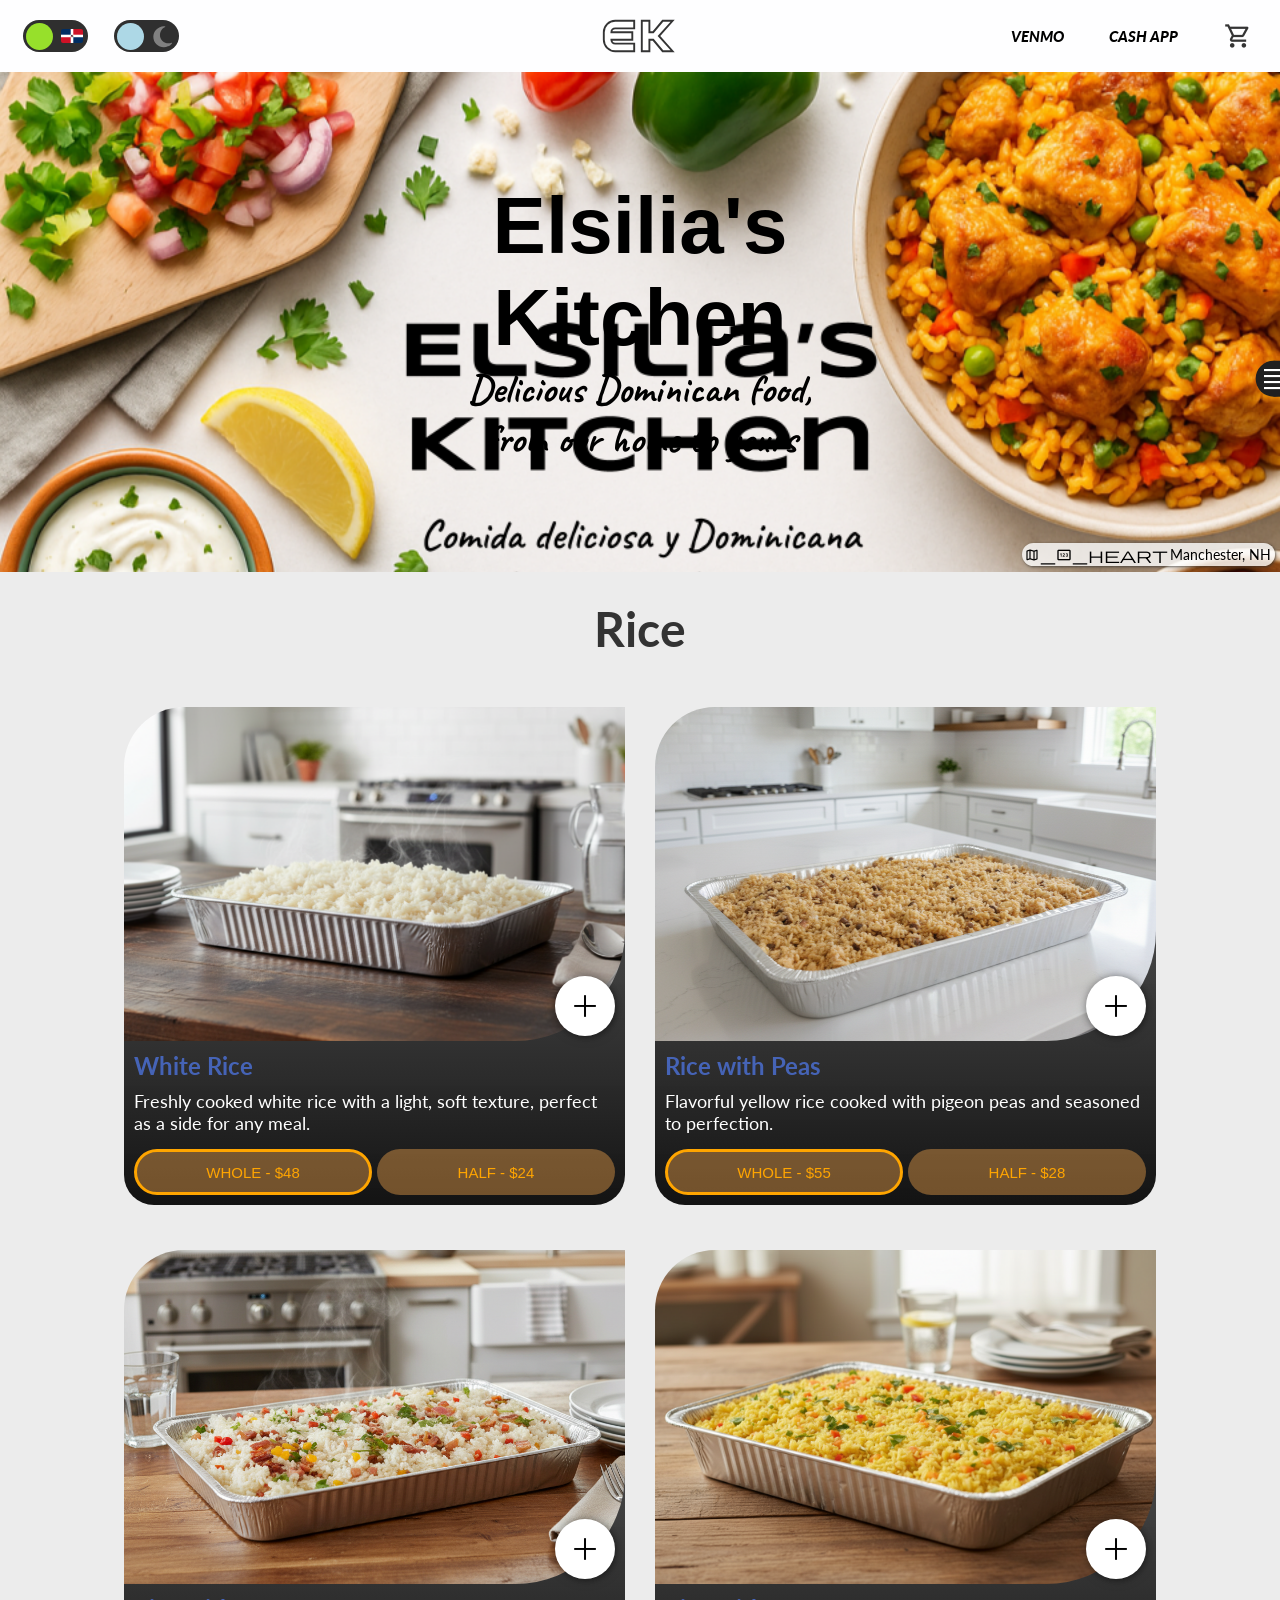
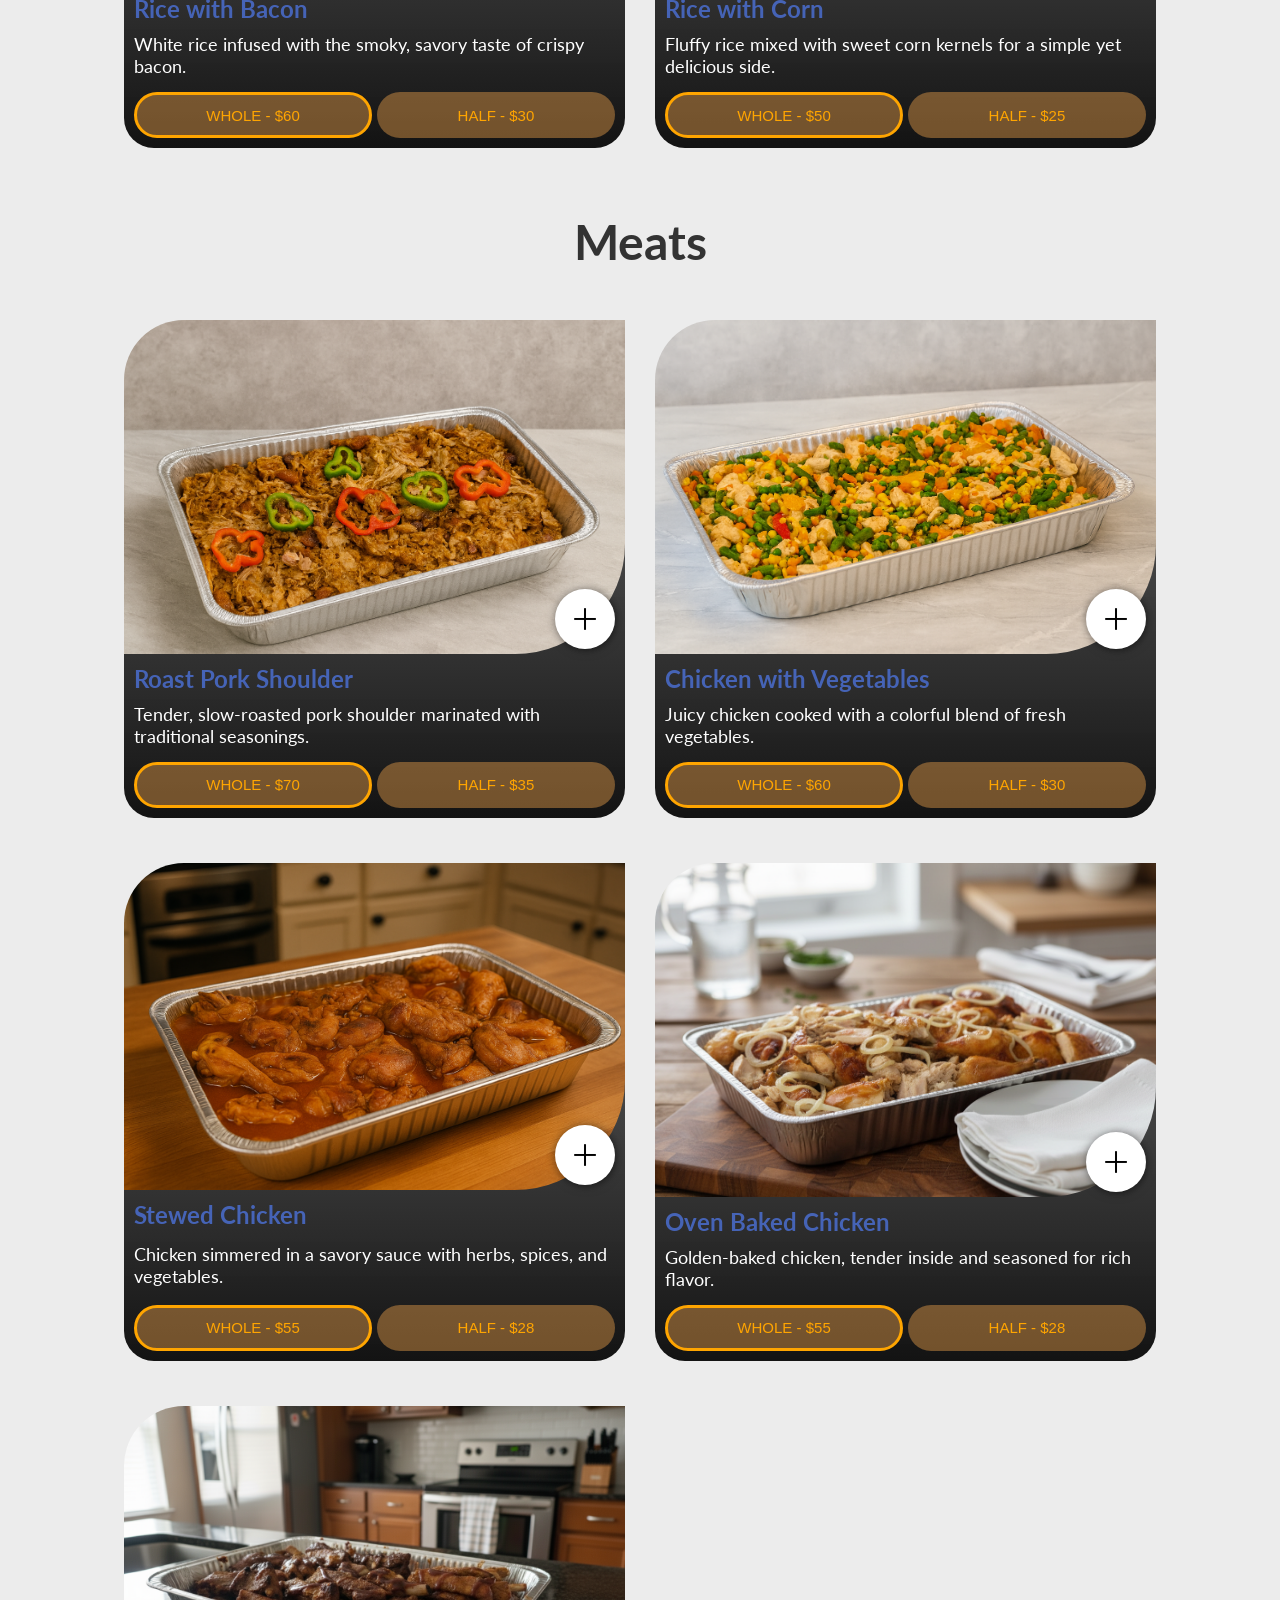
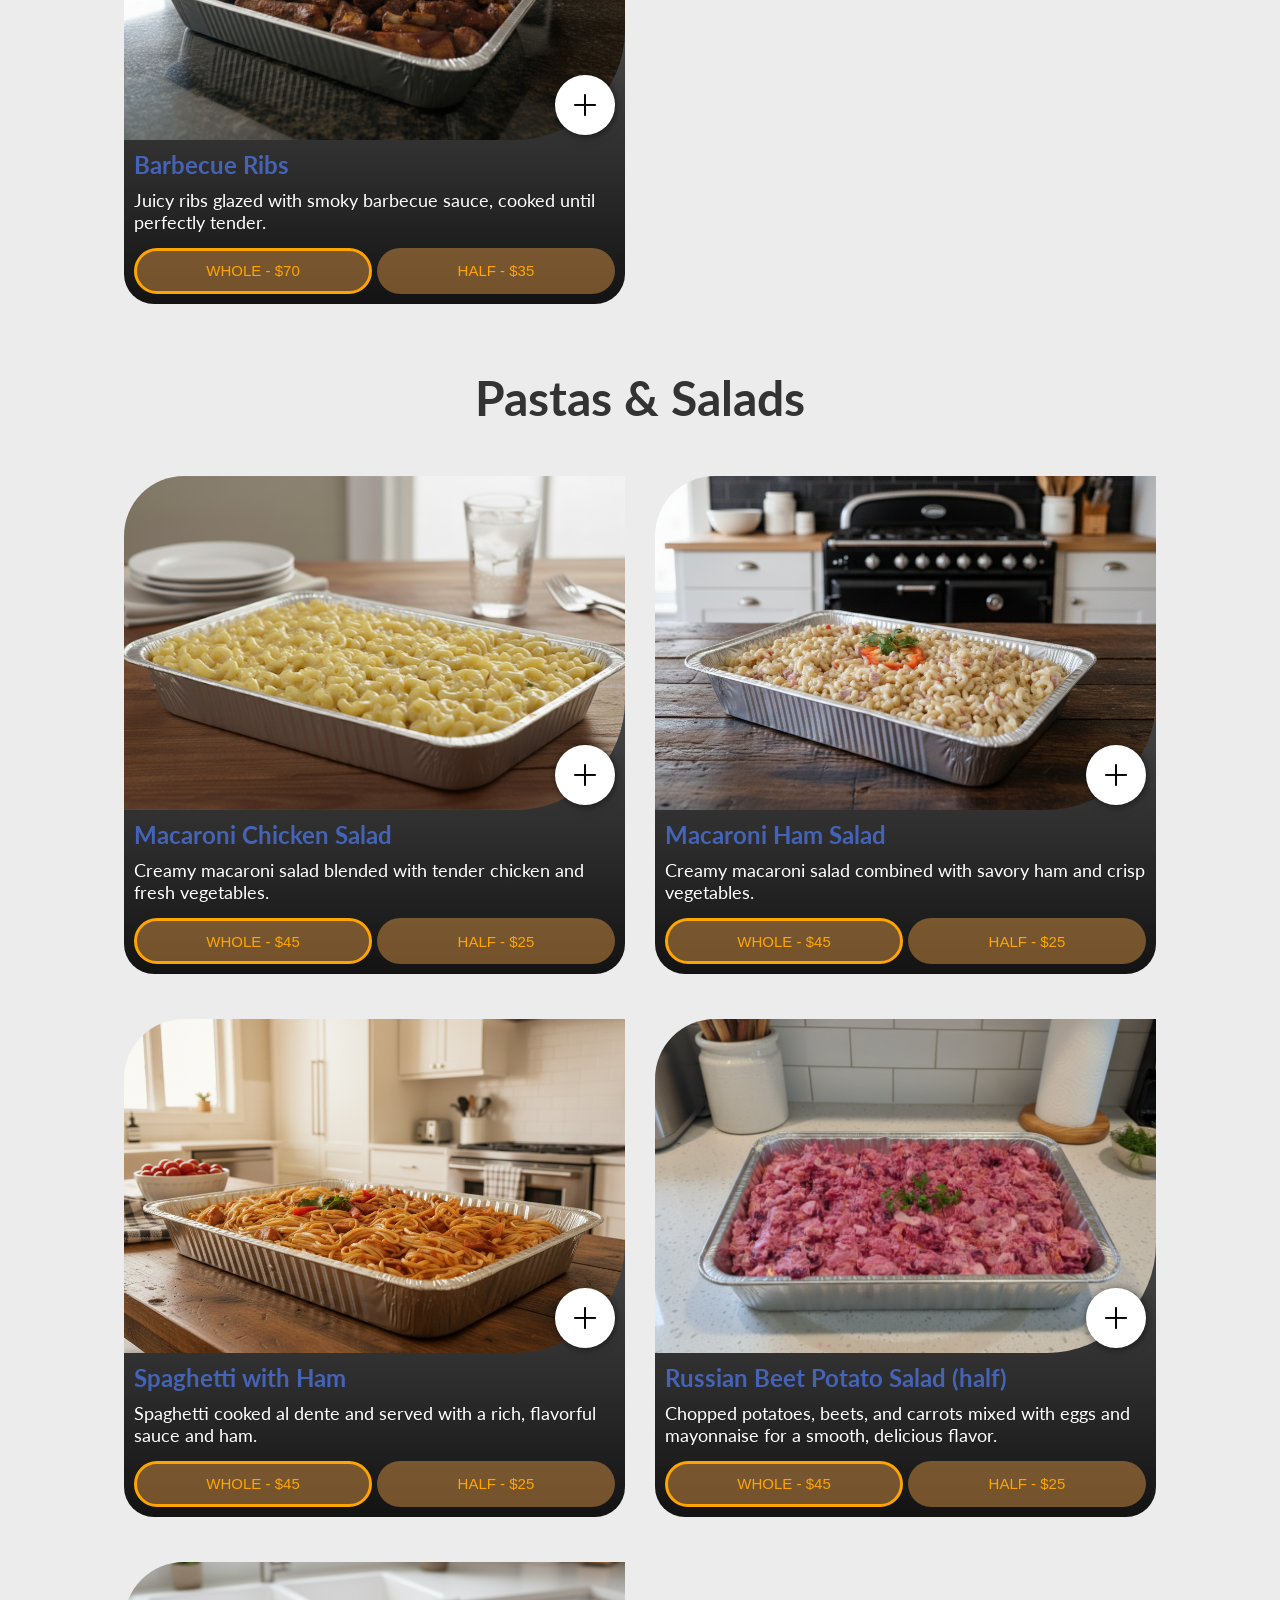
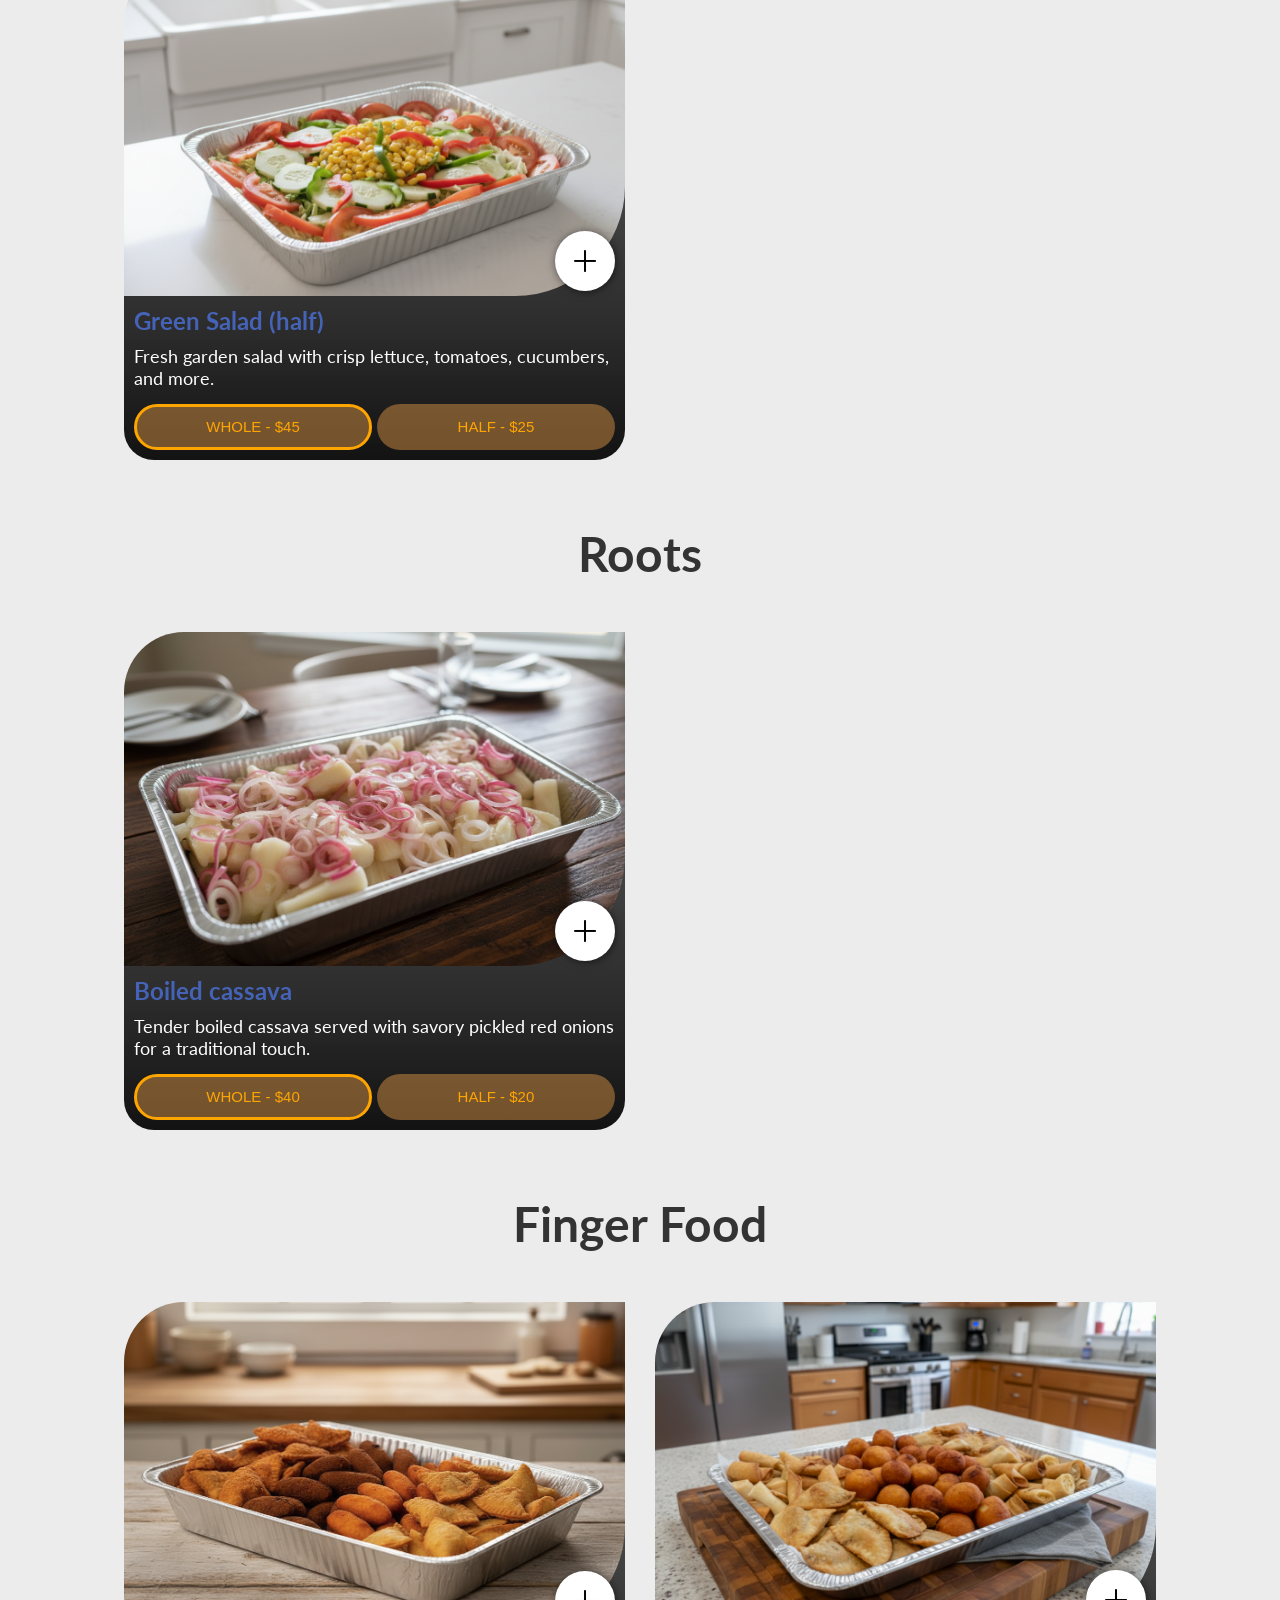
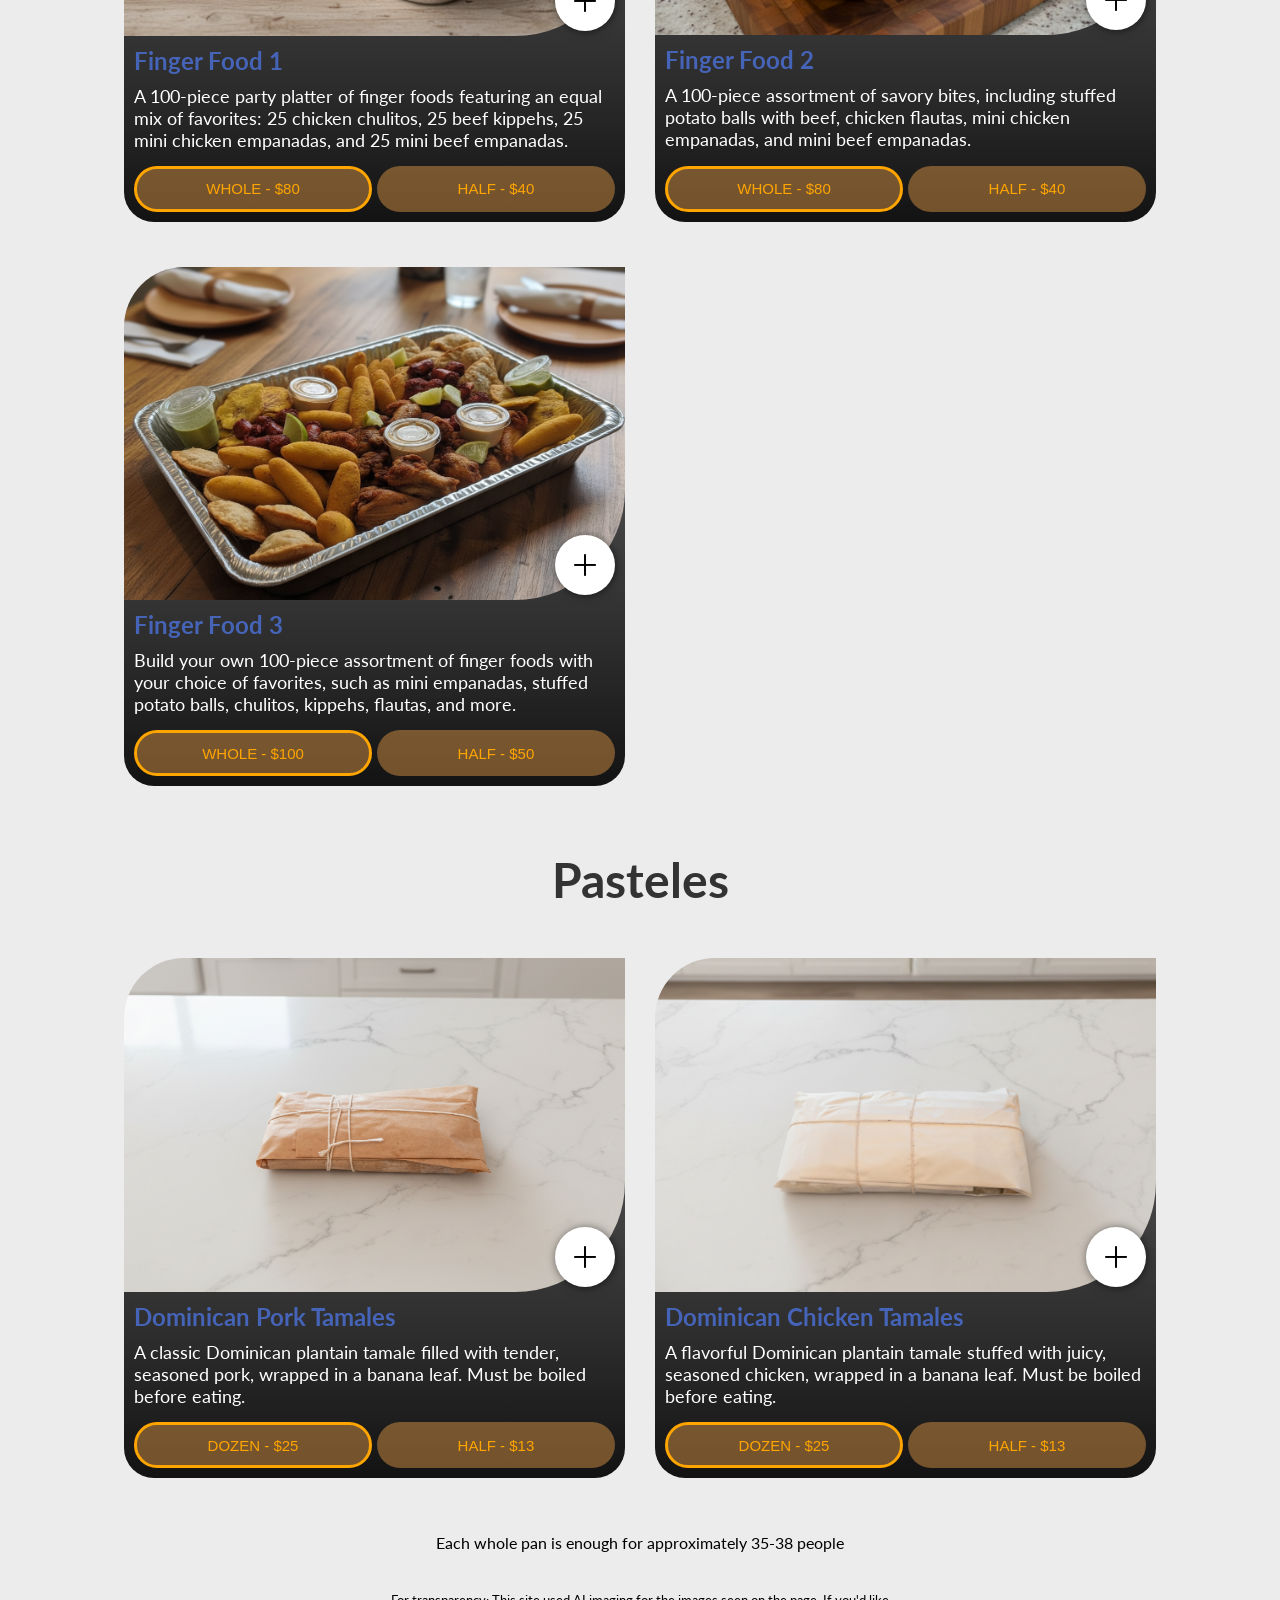
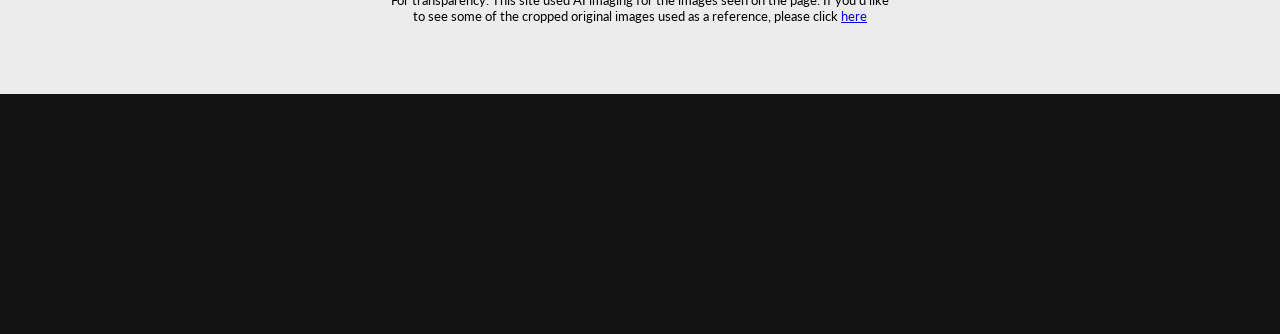
==== commit e1ec8cb4: "updated files" ====
--- a/home.html
+++ b/home.html
@@ -1133,10 +1133,10 @@
                 align-items: center;
                 position: fixed;
                 /* padding-inline: 64px; */
-                top: 5px;
+                top: 10px;
                 left: 10px;
                 right: 10px;
-                height: 50px;
+                height: 52px;
                 border-radius: 50px;
                 min-width: 380px;
                 background-color: inherit;
--- a/home.css
+++ b/home.css
@@ -110,7 +110,7 @@
 #top_nav {
     display: block;
     /* flex: 1 1 auto; */
-    height: 60px;
+    height: 72px;
     background-color: #FEFEFF;
     /* position: fixed; */
     position: absolute;
@@ -125,7 +125,7 @@
 /* BANNER */
 .banner {
     position: relative;
-    top: 54px;
+    top: 72px;
     text-align: center;
     margin-bottom: 100px;
     max-height: 500px;
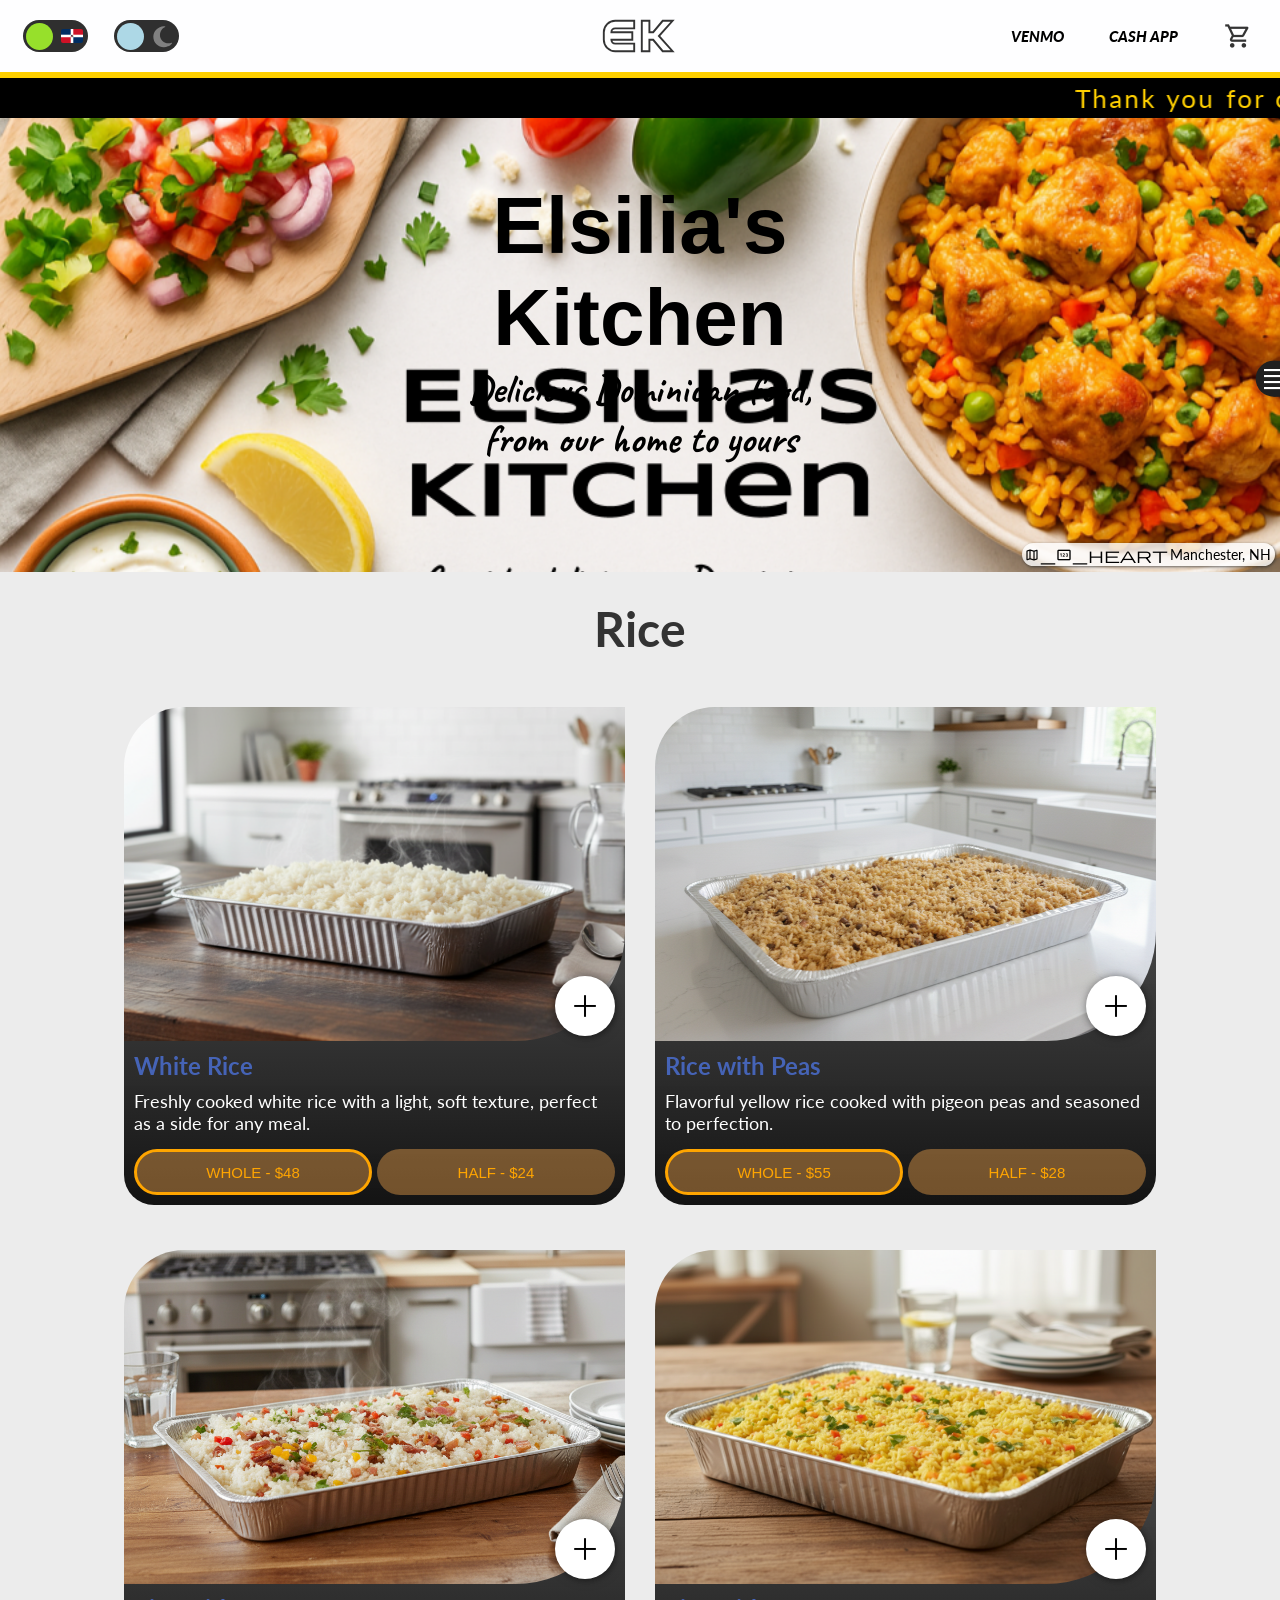
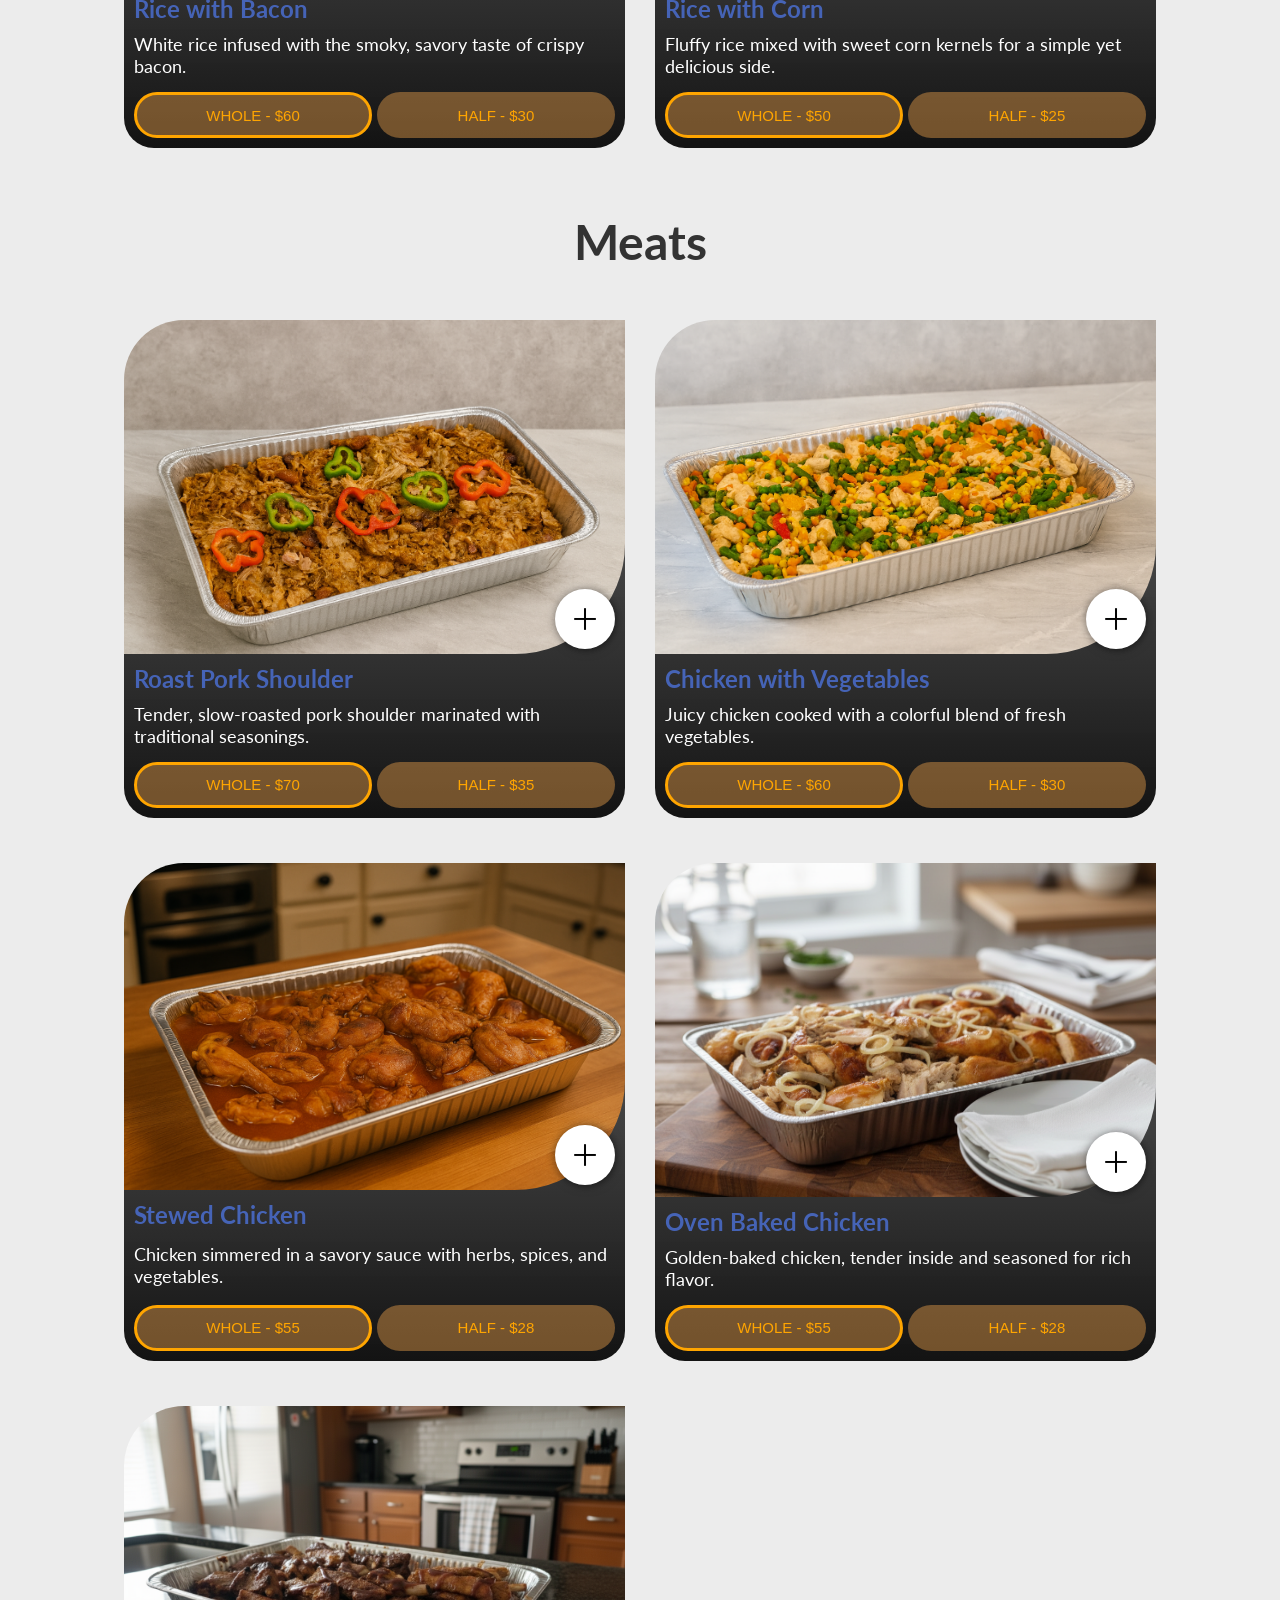
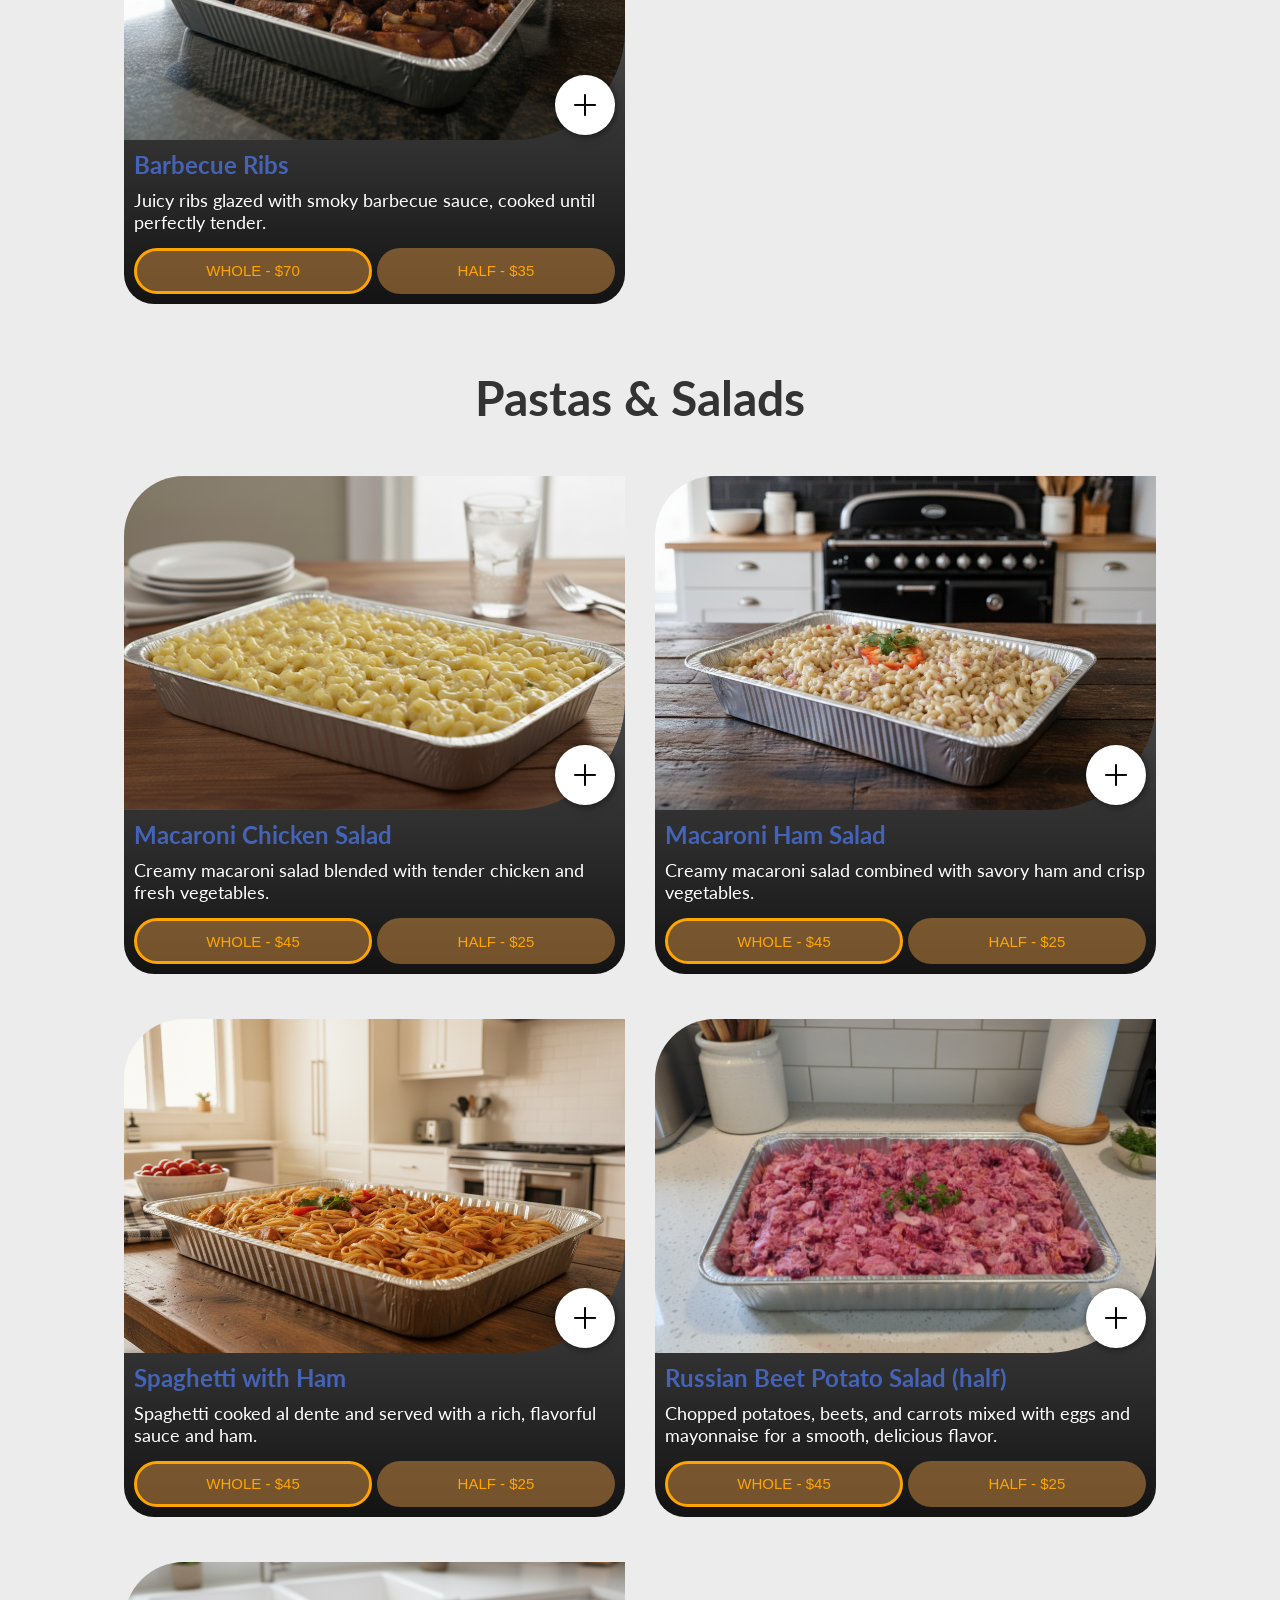
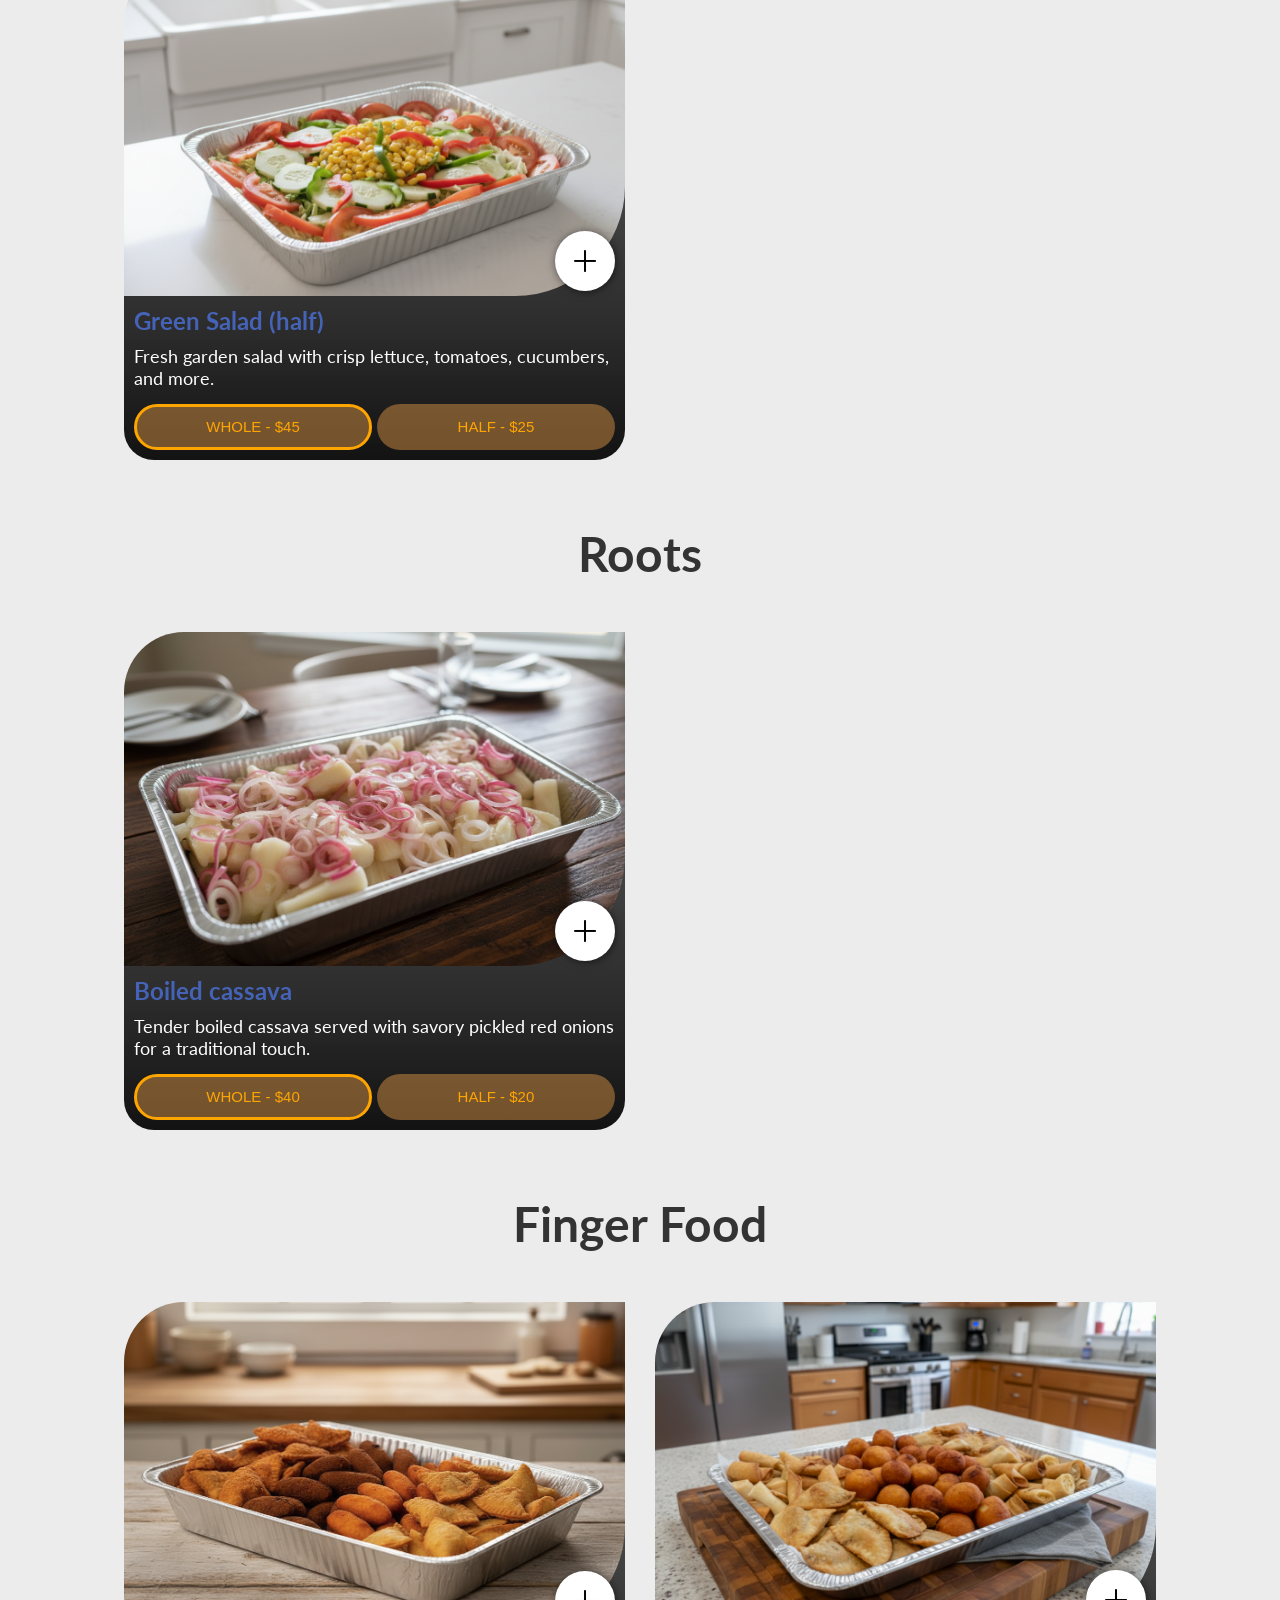
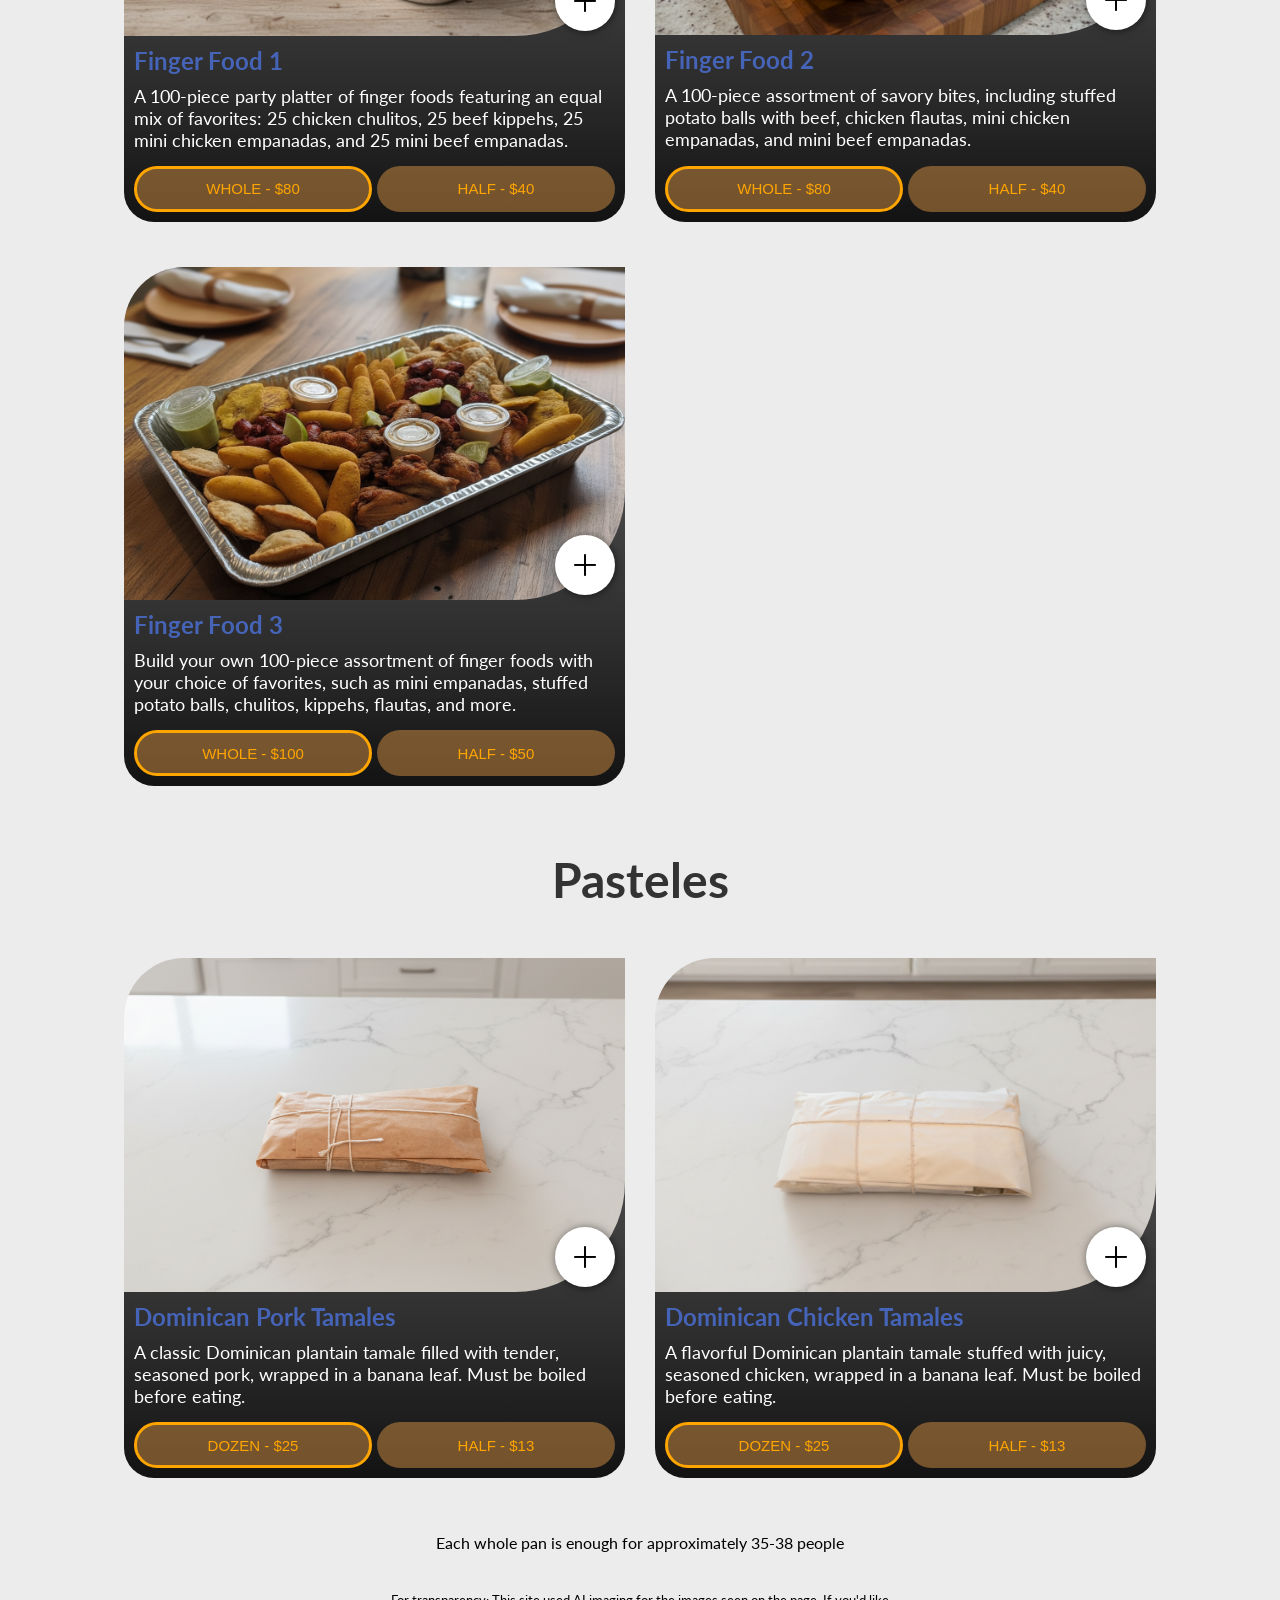
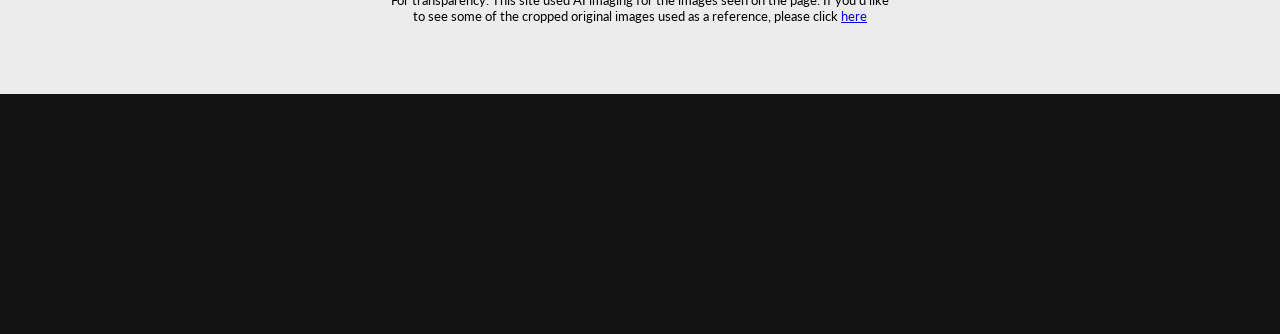
==== commit 133a6675: "updated files" ====
--- a/home.html
+++ b/home.html
@@ -1359,6 +1359,40 @@
     </div>
 
     <div class="banner">
+        
+        <style>
+
+            .banner_con{
+                position: relative;
+                top: 0;
+                left: 0;
+                height: 40px;
+                background-color: black;
+                border-top: 6px solid rgb(255, 208, 0);
+            }
+
+            .scrollText{
+                color: rgb(255, 208, 0);
+                line-height: 40px; 
+                font-size: 1.6em;
+                letter-spacing: 2px;   
+                word-spacing: 2px; 
+            }
+
+            .scrollText a{
+                font-size: 1em;
+            }
+
+        </style>
+
+<!-- START -->
+
+ <div class="banner_con">
+        <!-- the marquee element is deprecated but I'll still use it for this -->
+        <marquee class="scrollText" direction="left">Thank you for checking us out <a>🥰</a> We're not currently taking orders at this time <a>😢</a> Feel free to browse around and check out the foods we have to offer <a>😯</a> Ordering with us starts in 2026! <a>😊</a></marquee>
+ </div>
+
+<!-- END -->
         <img src="banner.png">
         <div class="p_container">
             <p class="syncopate-bold">Elsilia's<br>Kitchen</p>
@@ -1369,9 +1403,9 @@
                 <span class="material-symbols-outlined">map_pin_heart</span> 
                <p> Manchester, NH </p>
             </div>
-           
+           </div>
                 <!-- <p class="location"> -->
-    </div>
+    <!-- </div> -->
 
     <style>
         .location{
--- a/home.css
+++ b/home.css
@@ -266,7 +266,7 @@
 
 #cart_contents_id {
   position: fixed;
-  top: 28px;
+  top: 36px;
   left: 10px;
   right: 10px;
   /* width: auto; */
@@ -812,12 +812,12 @@
     align-items: center;
     position: relative;
     min-width: 380px;
-     top: -460px;
+    top: -464px;
     width: 100%;
     height: 0;
     /* background-color: #94cbe3; */
     border-radius: 0px 0px 24px 24px;
-     background-color: #6498bc;
+    background-color: #6498bc;
     
     z-index: 4;
     transition: height 0.6s ease;
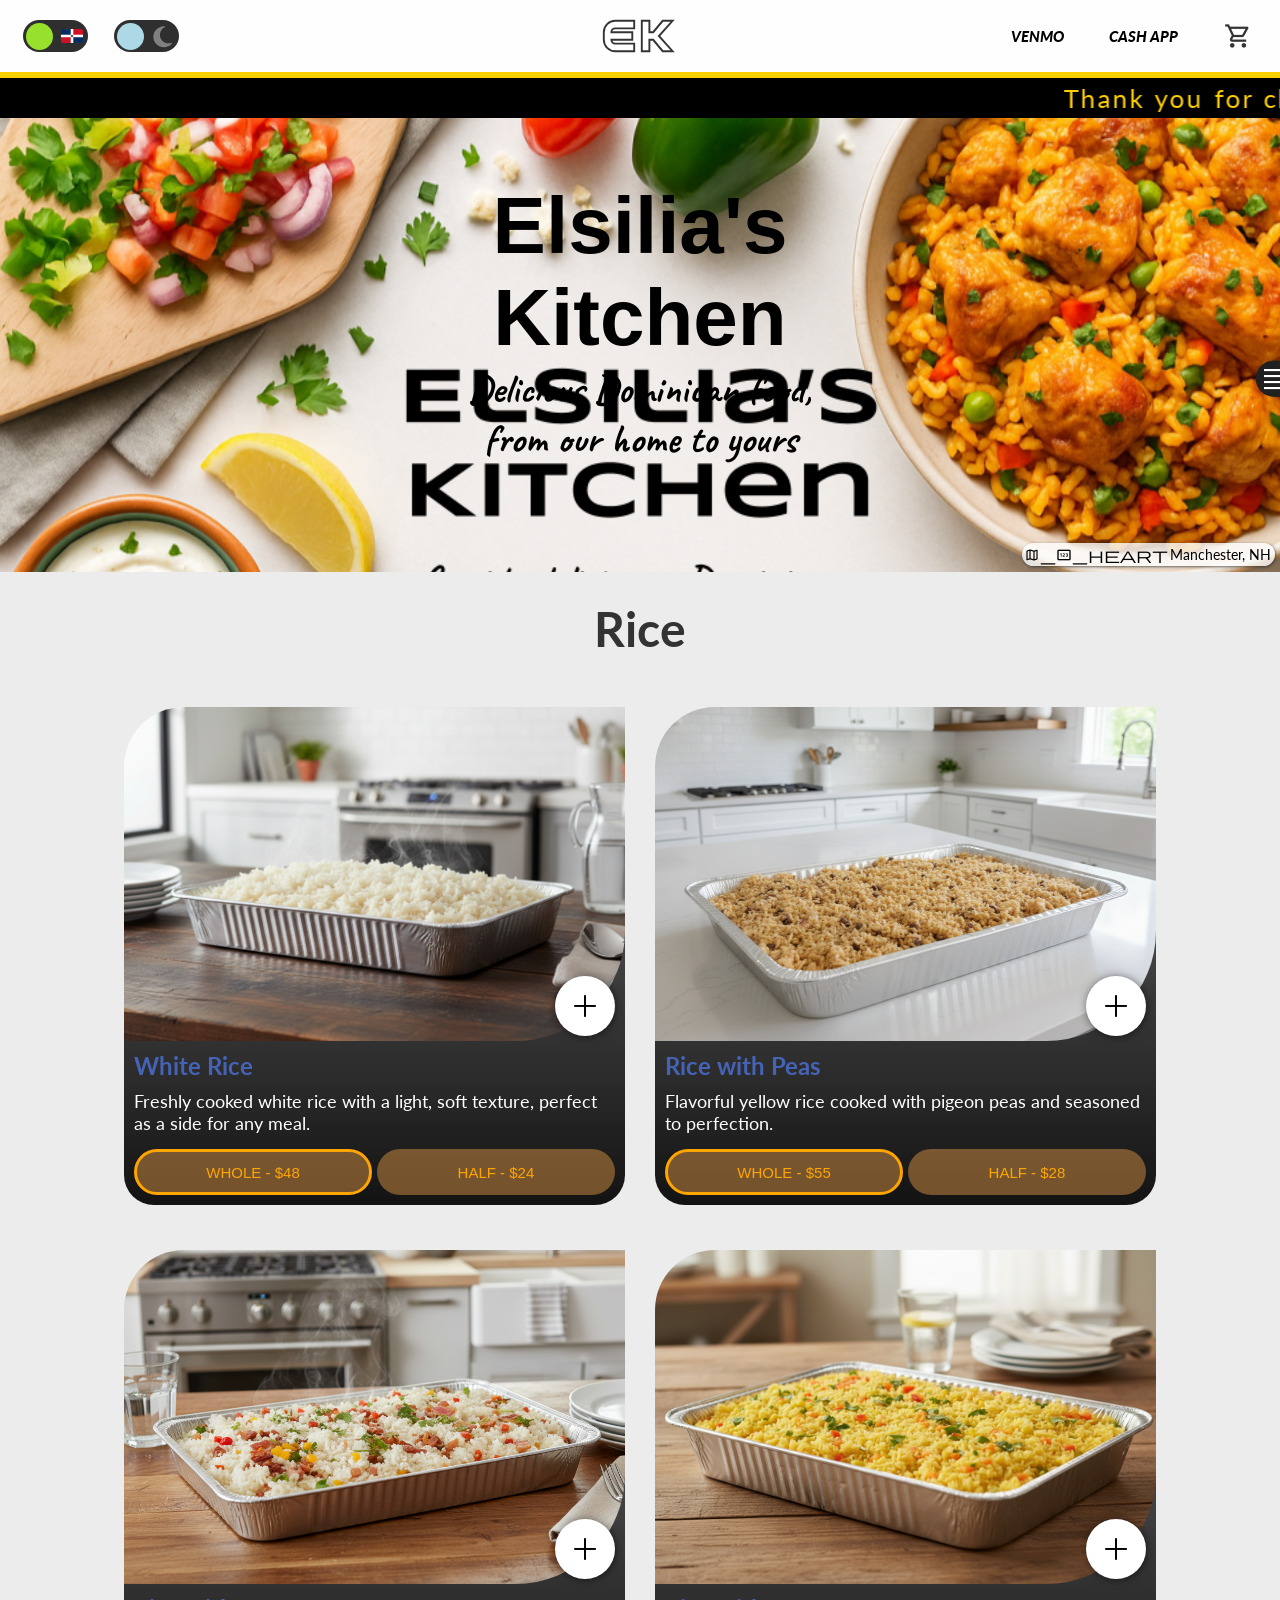
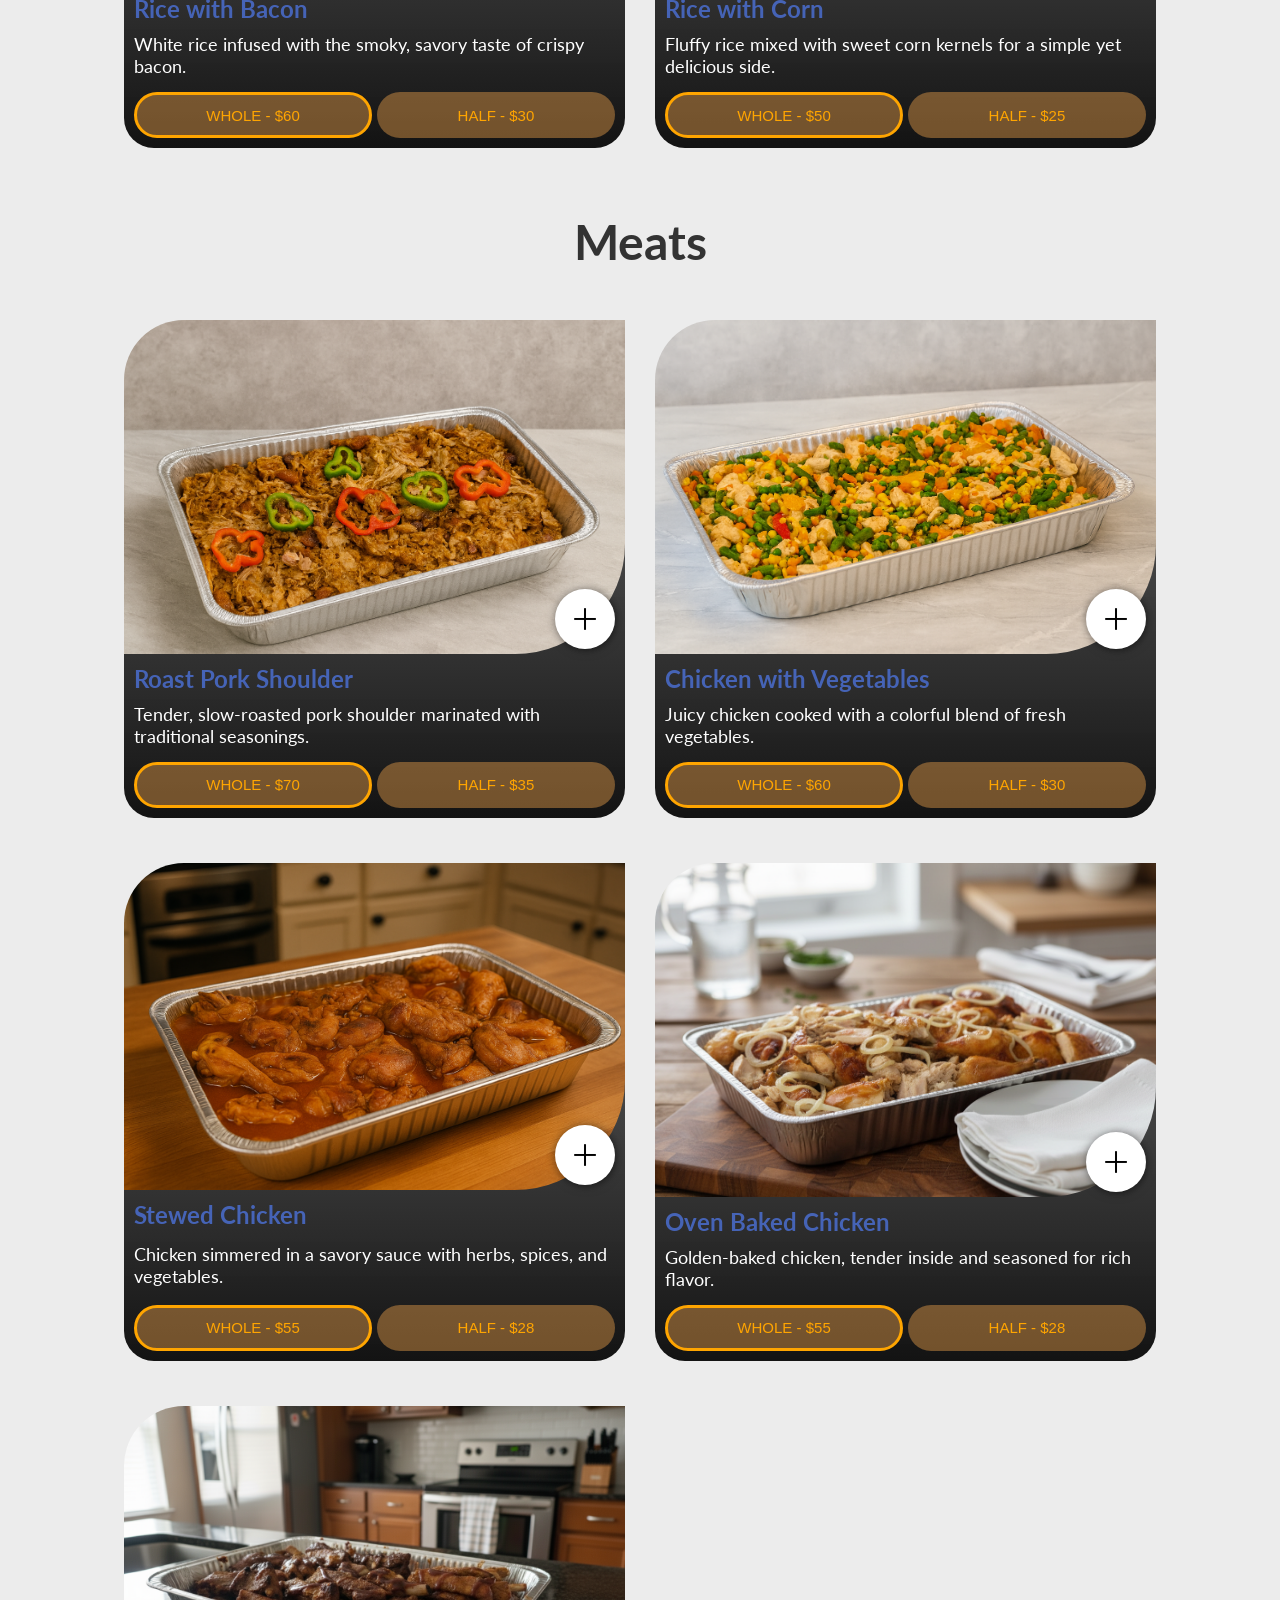
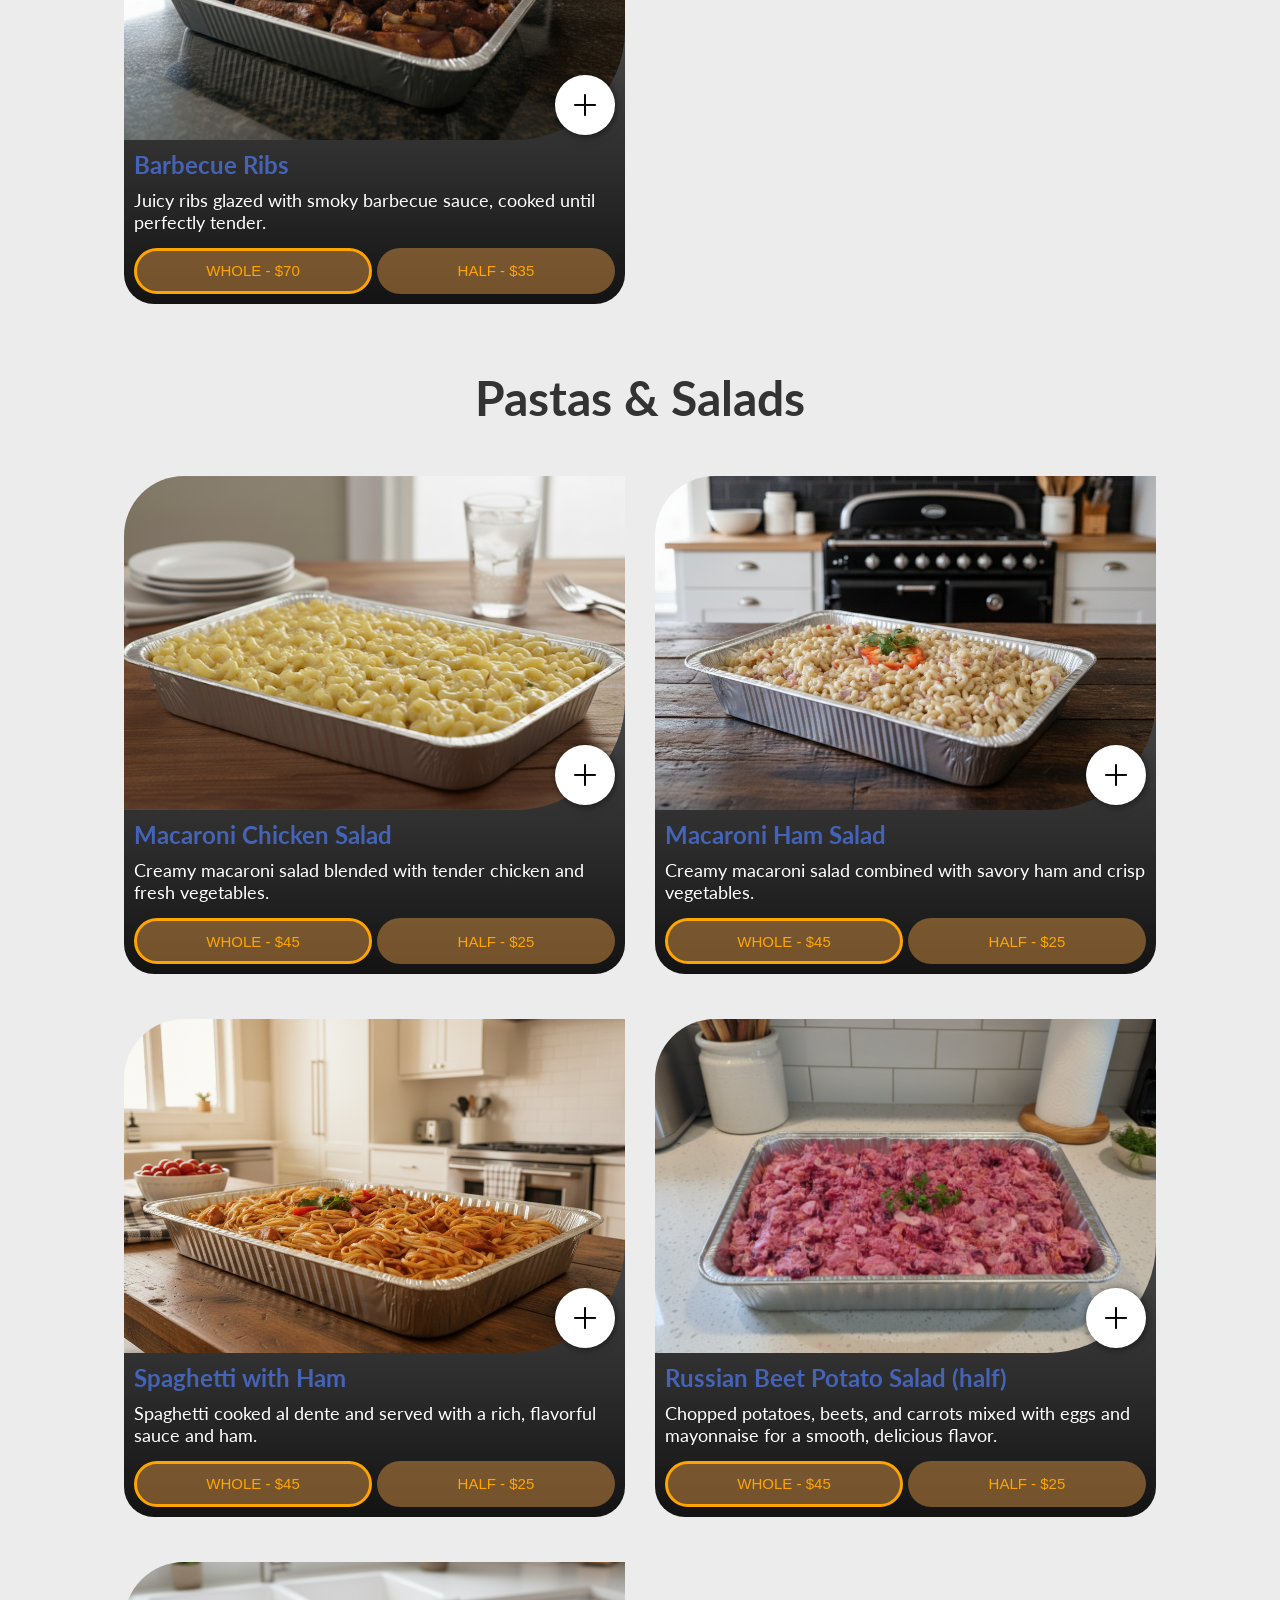
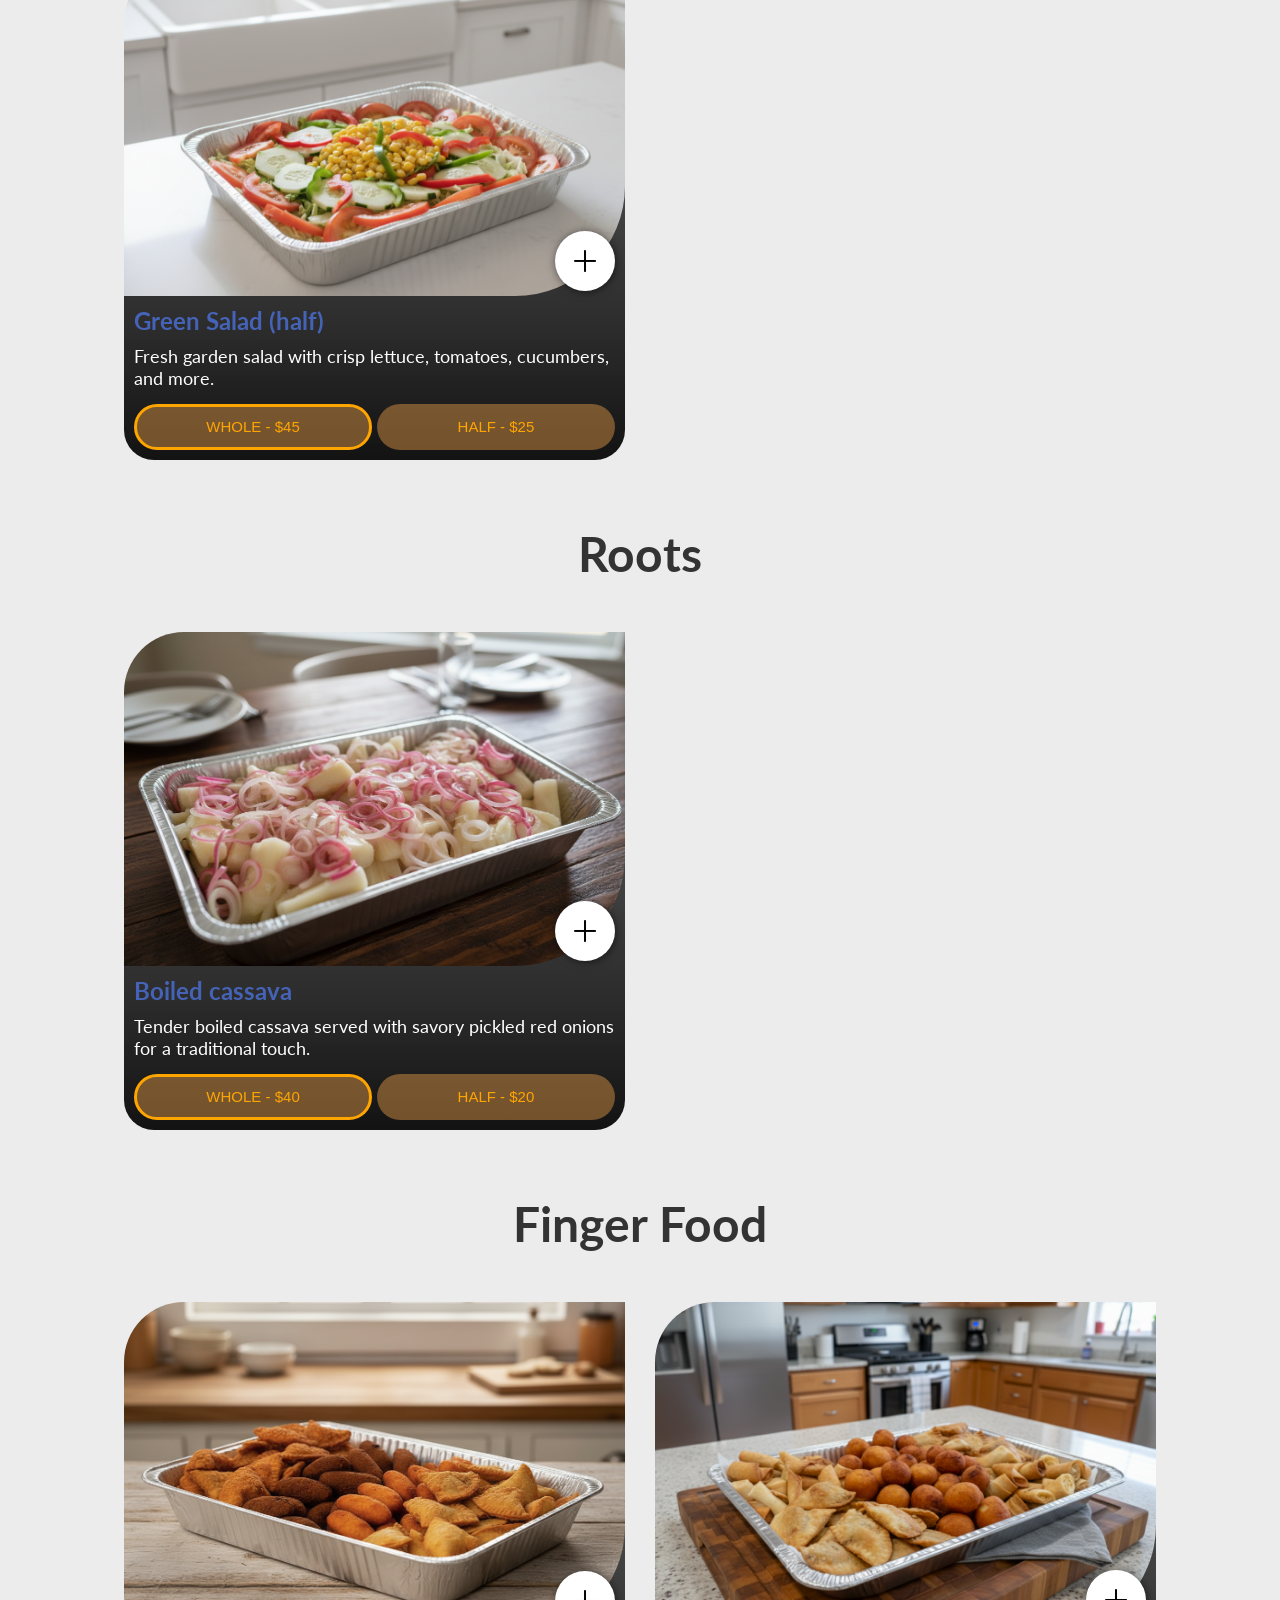
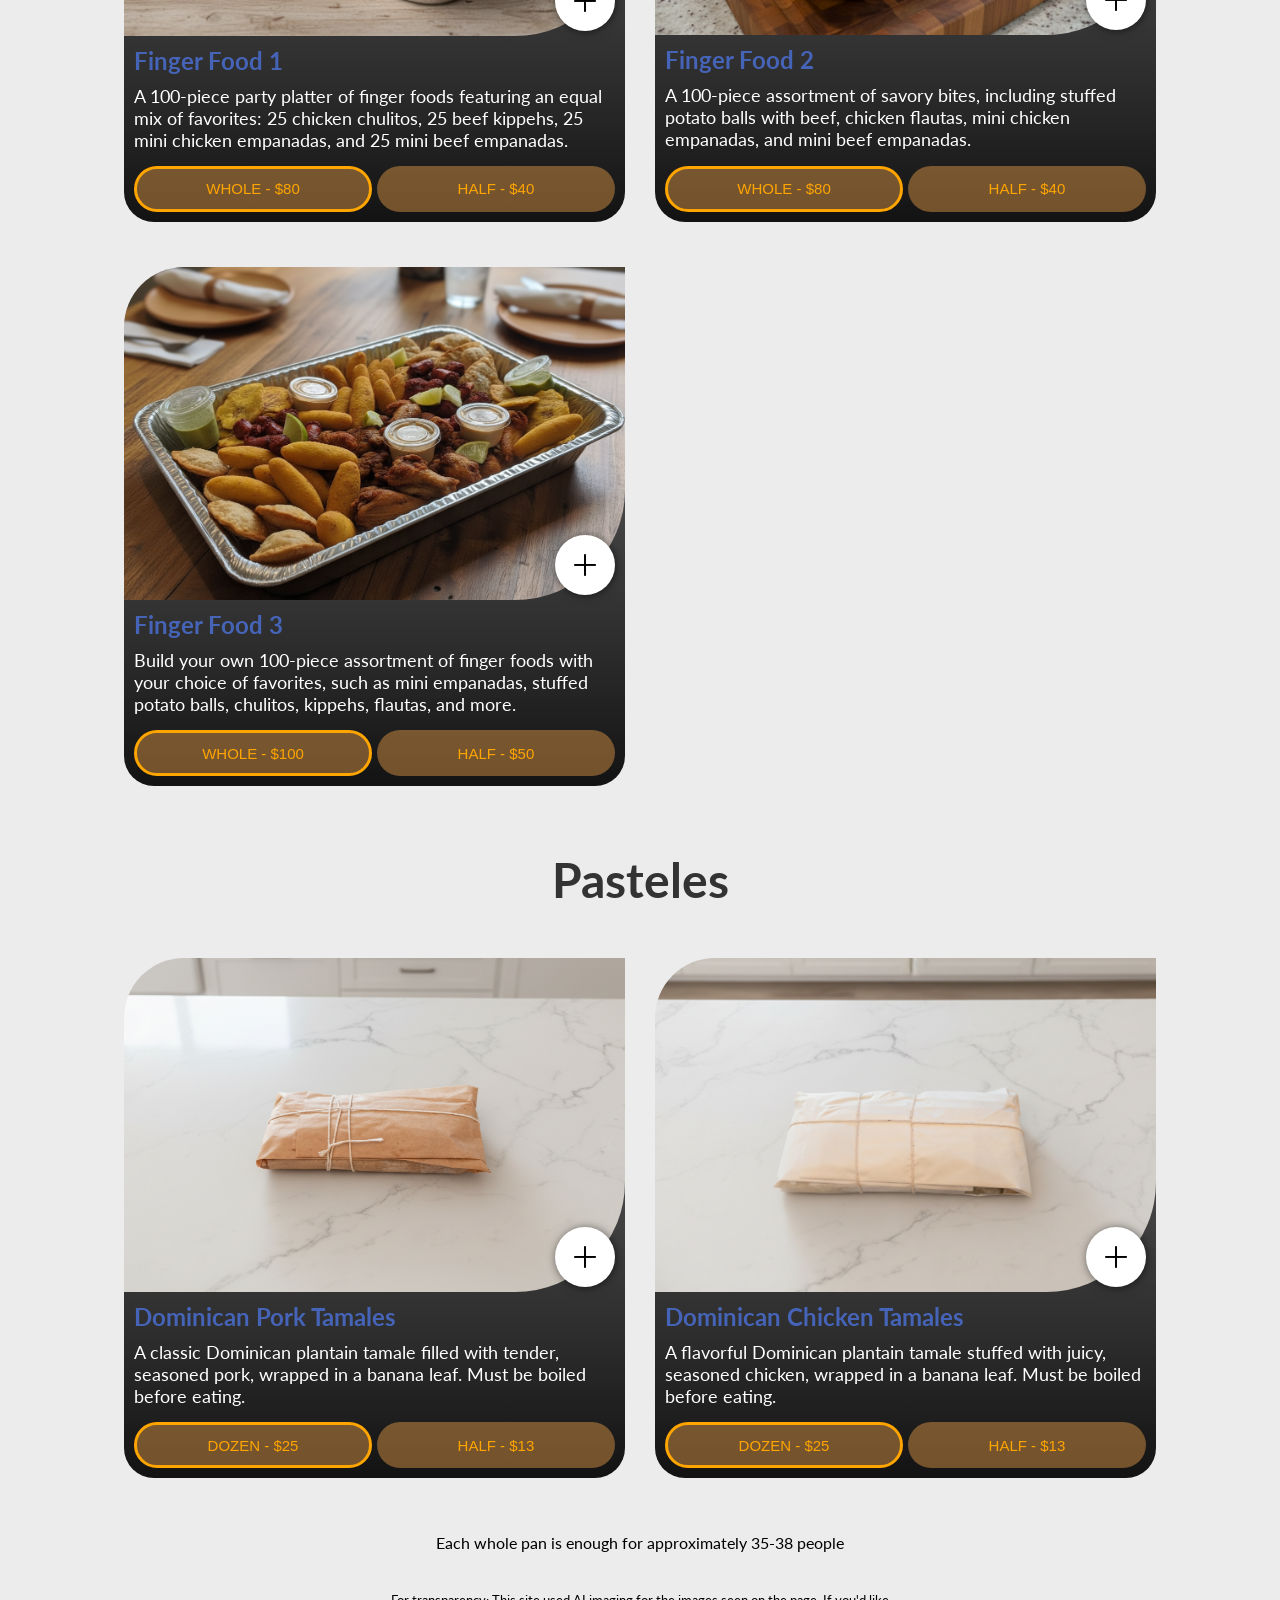
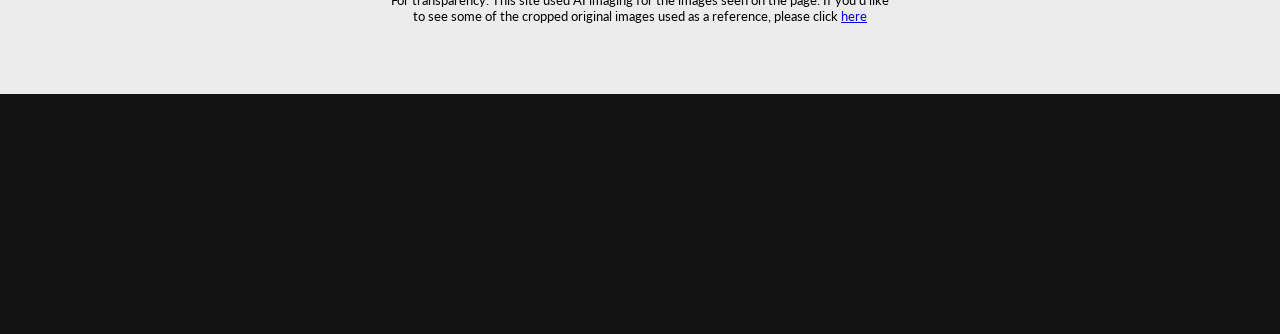
==== commit f62705d6: "updated files" ====
--- a/home.html
+++ b/home.html
@@ -1380,7 +1380,7 @@
             }
 
             .scrollText a{
-                font-size: 1em;
+                font-size: 0.8em;
             }
 
         </style>
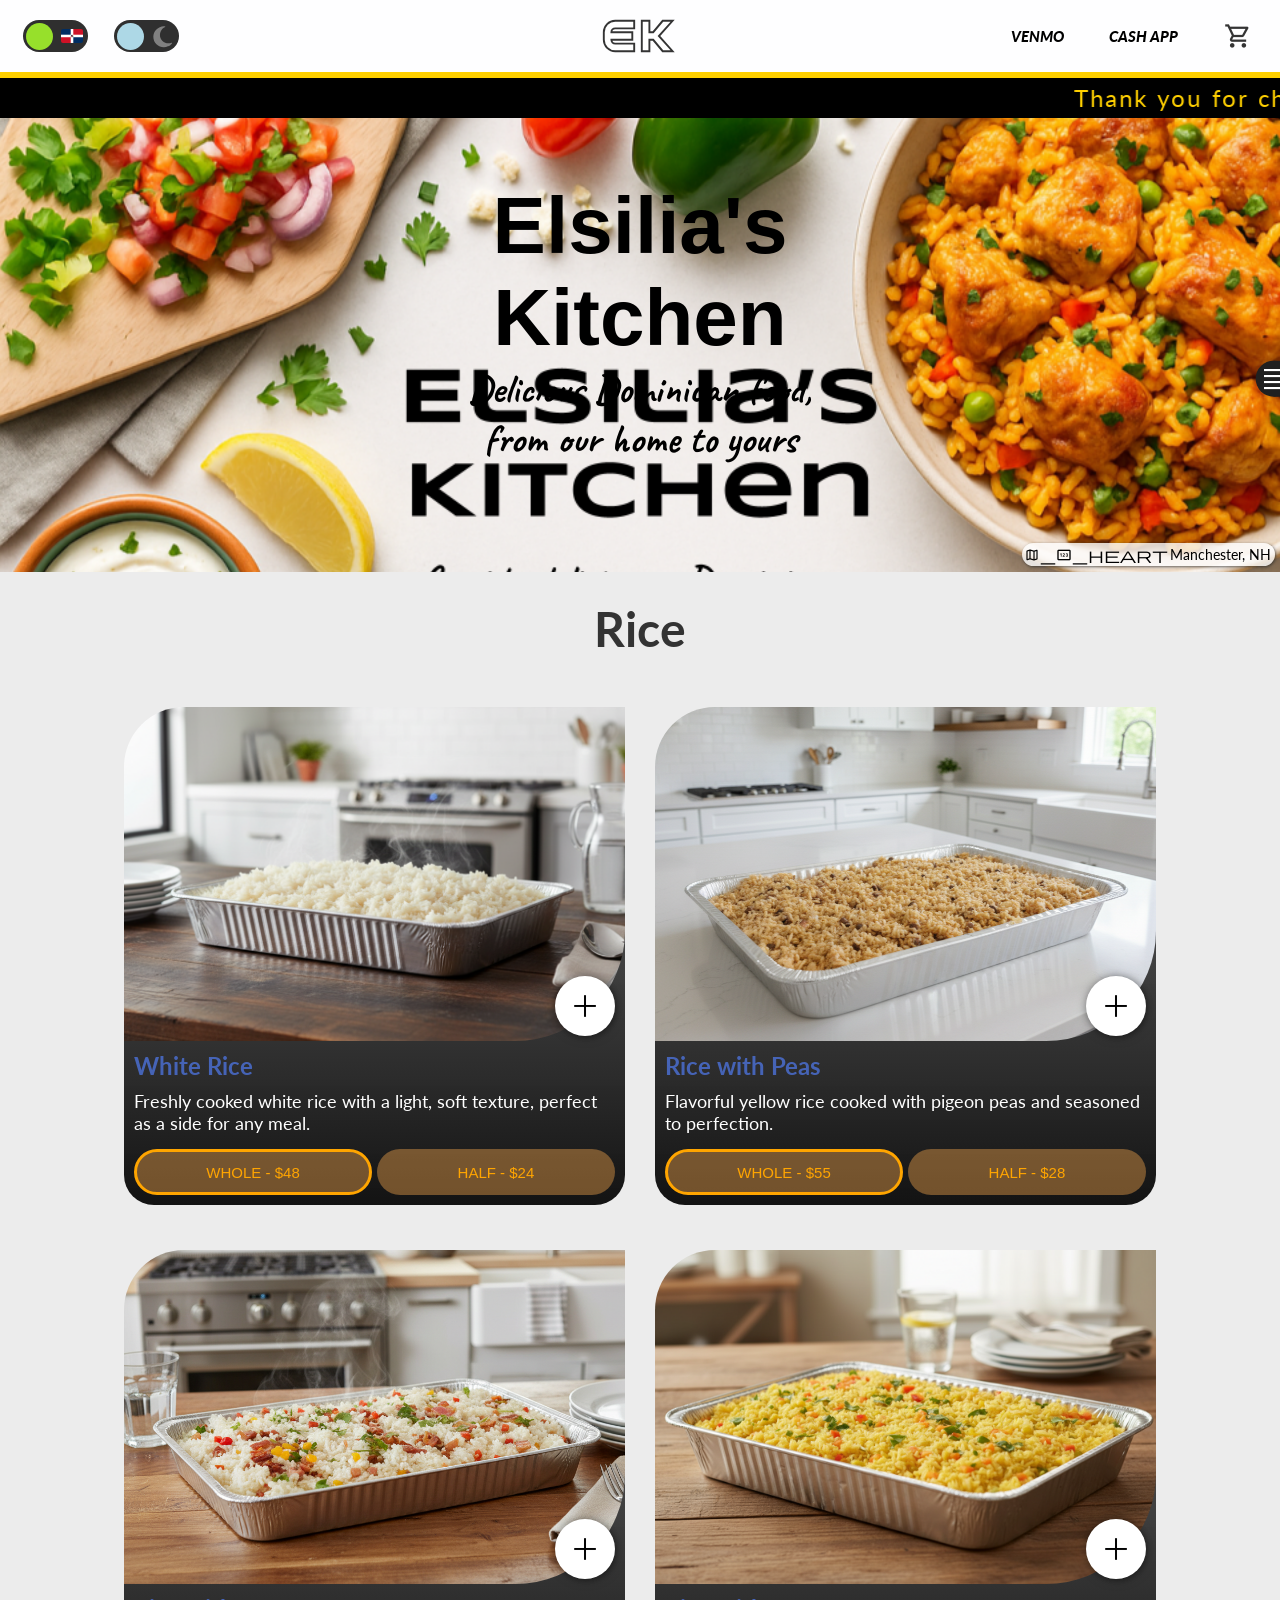
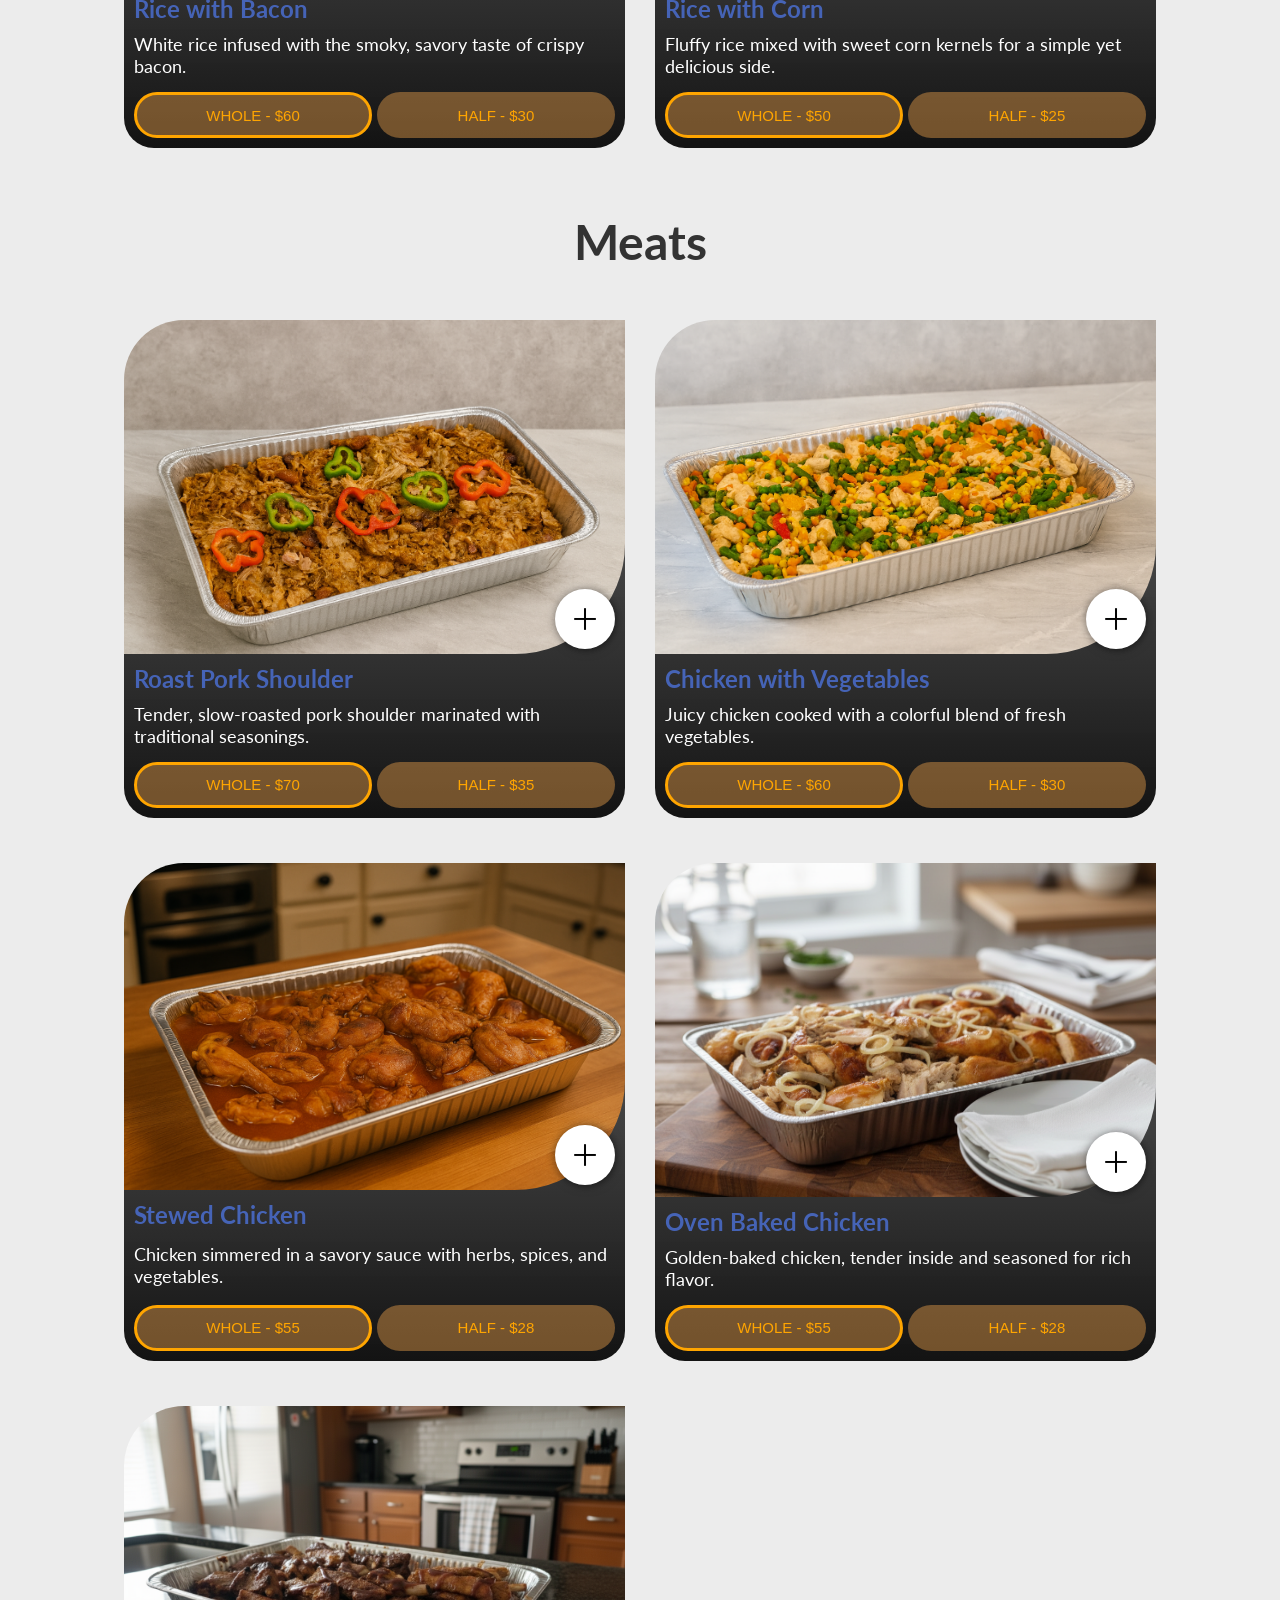
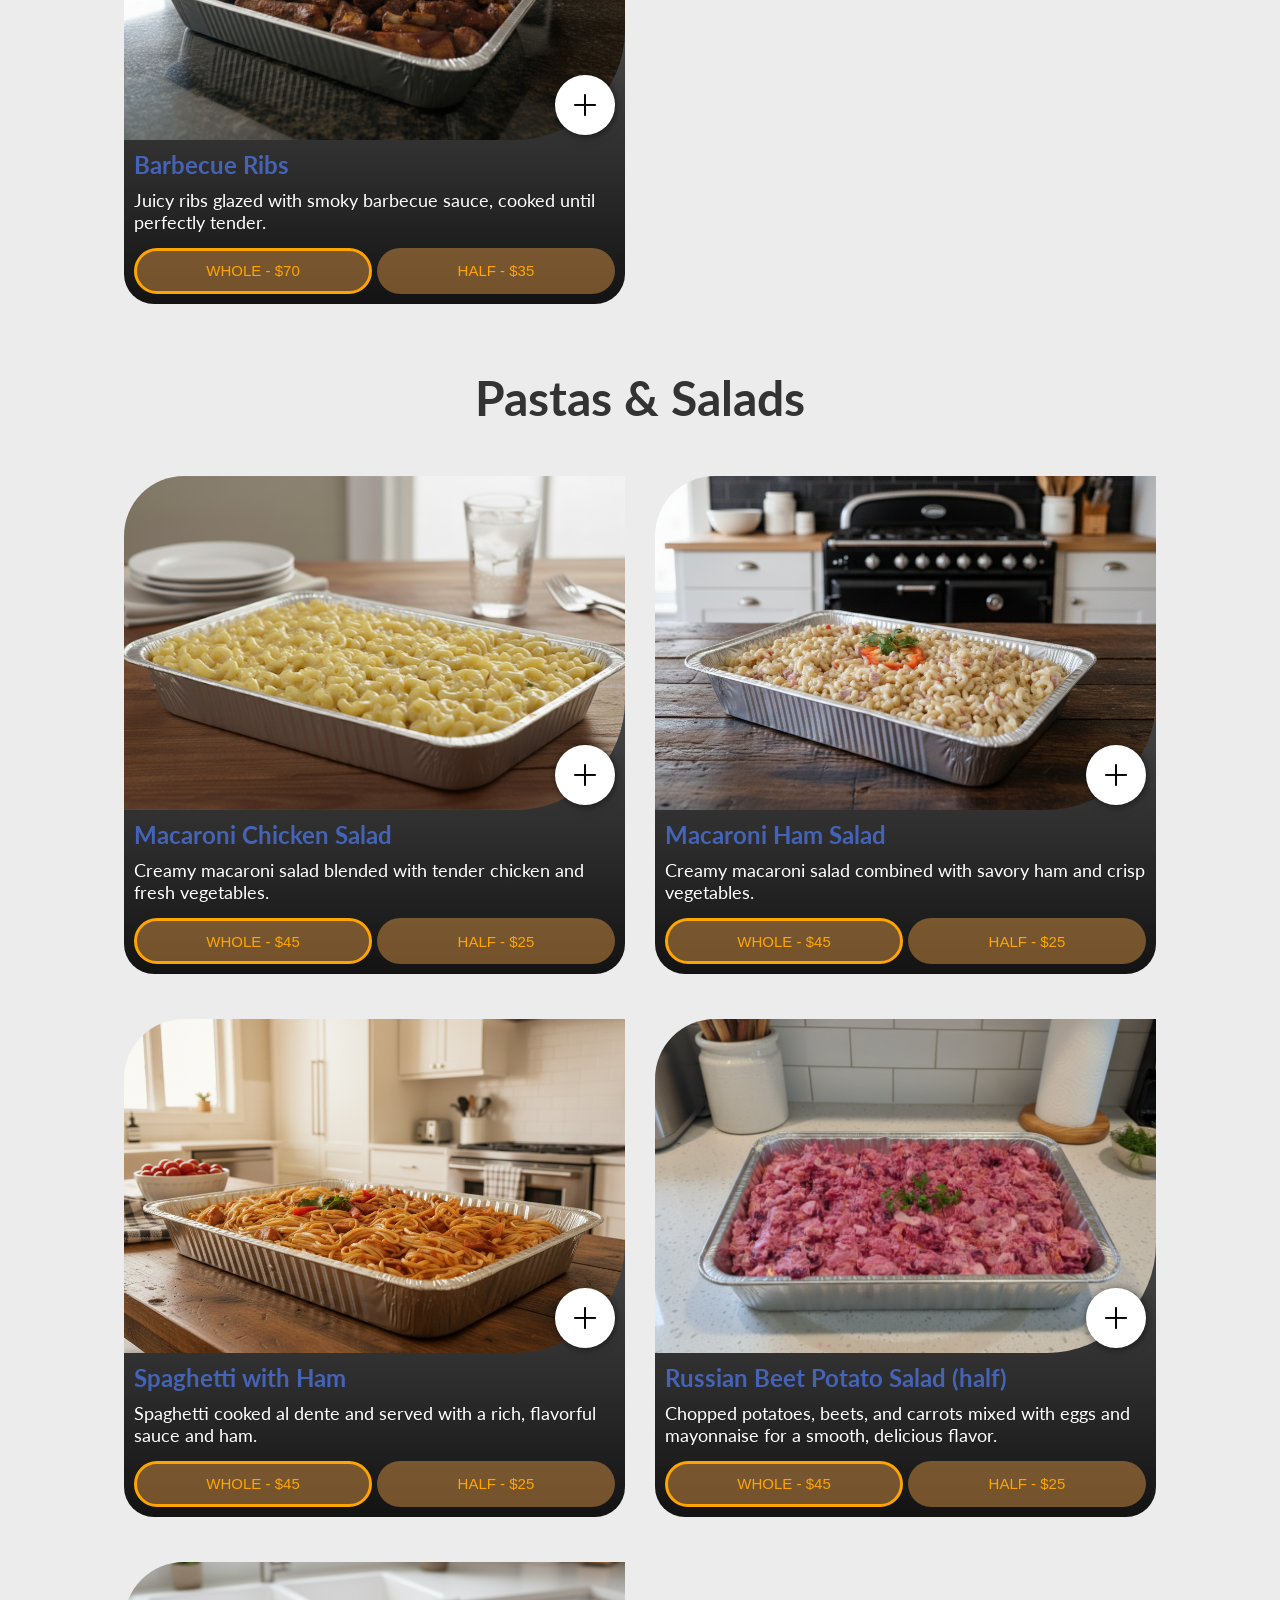
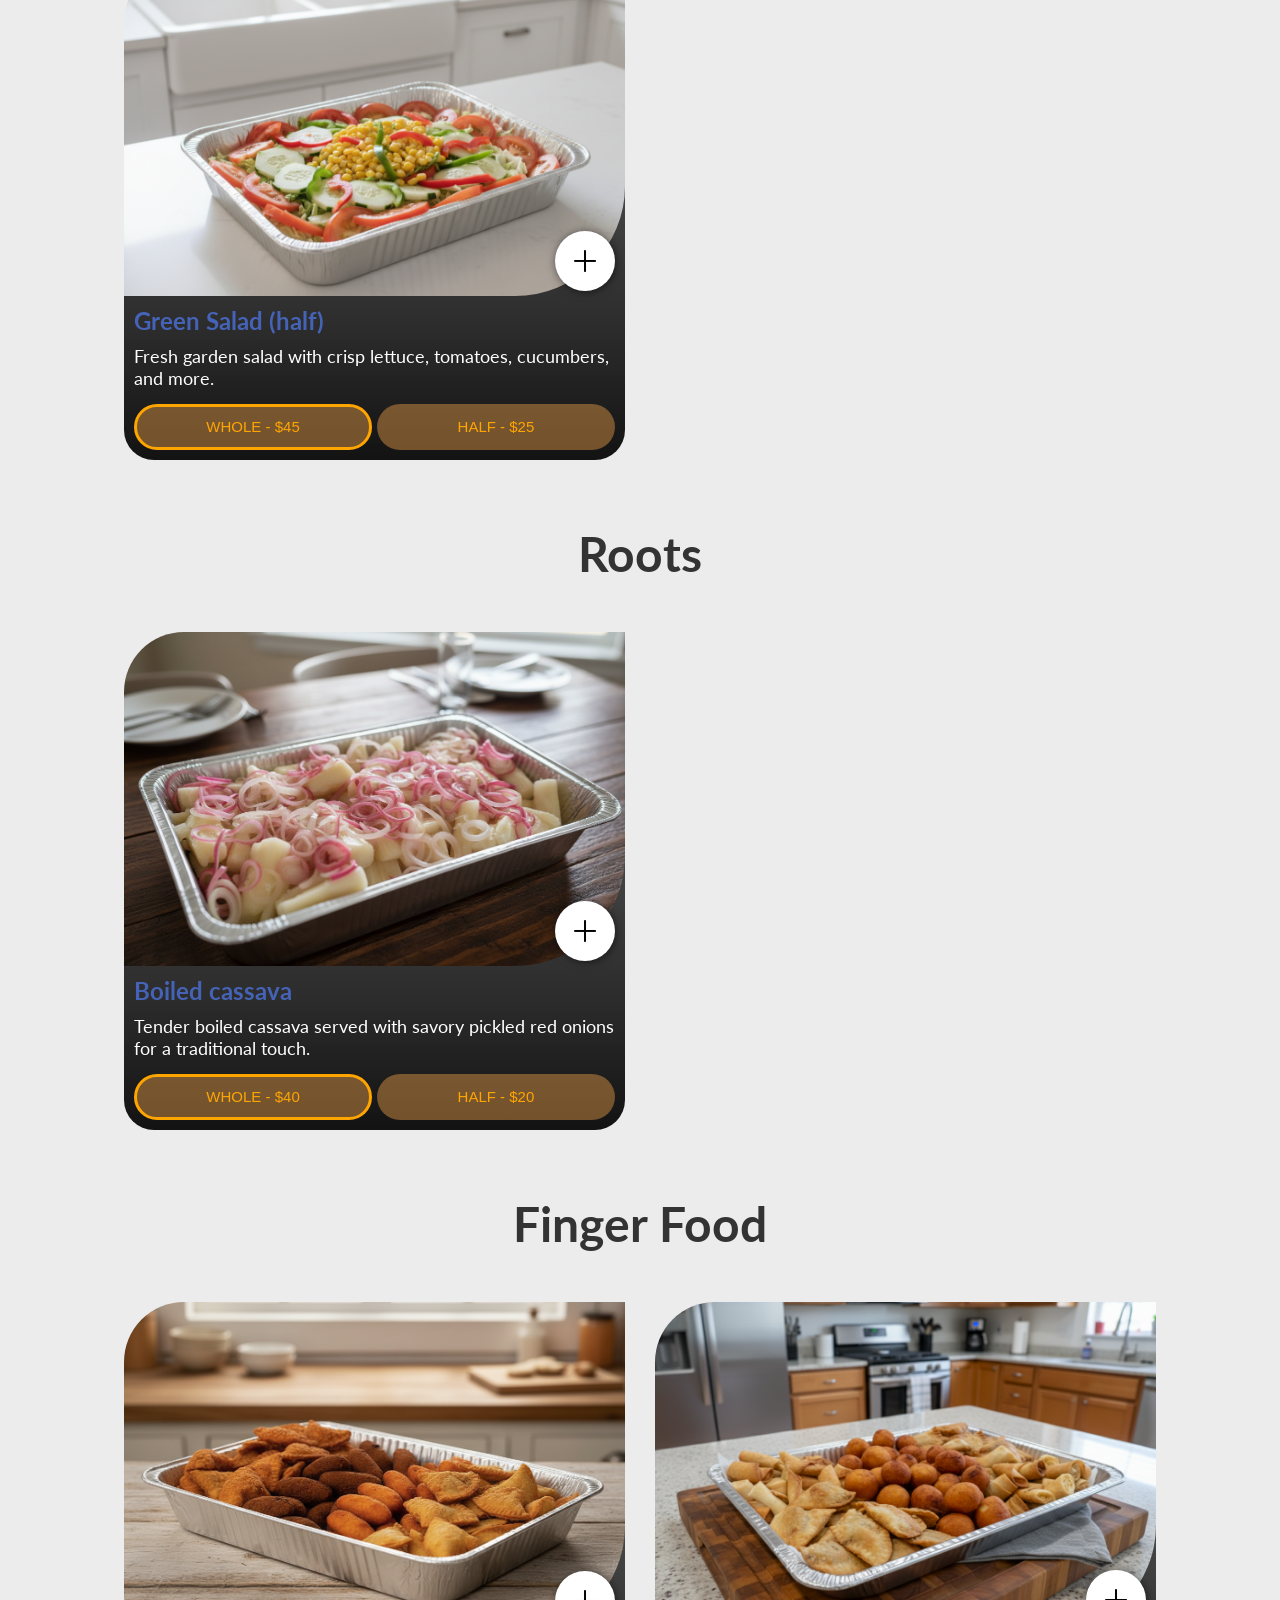
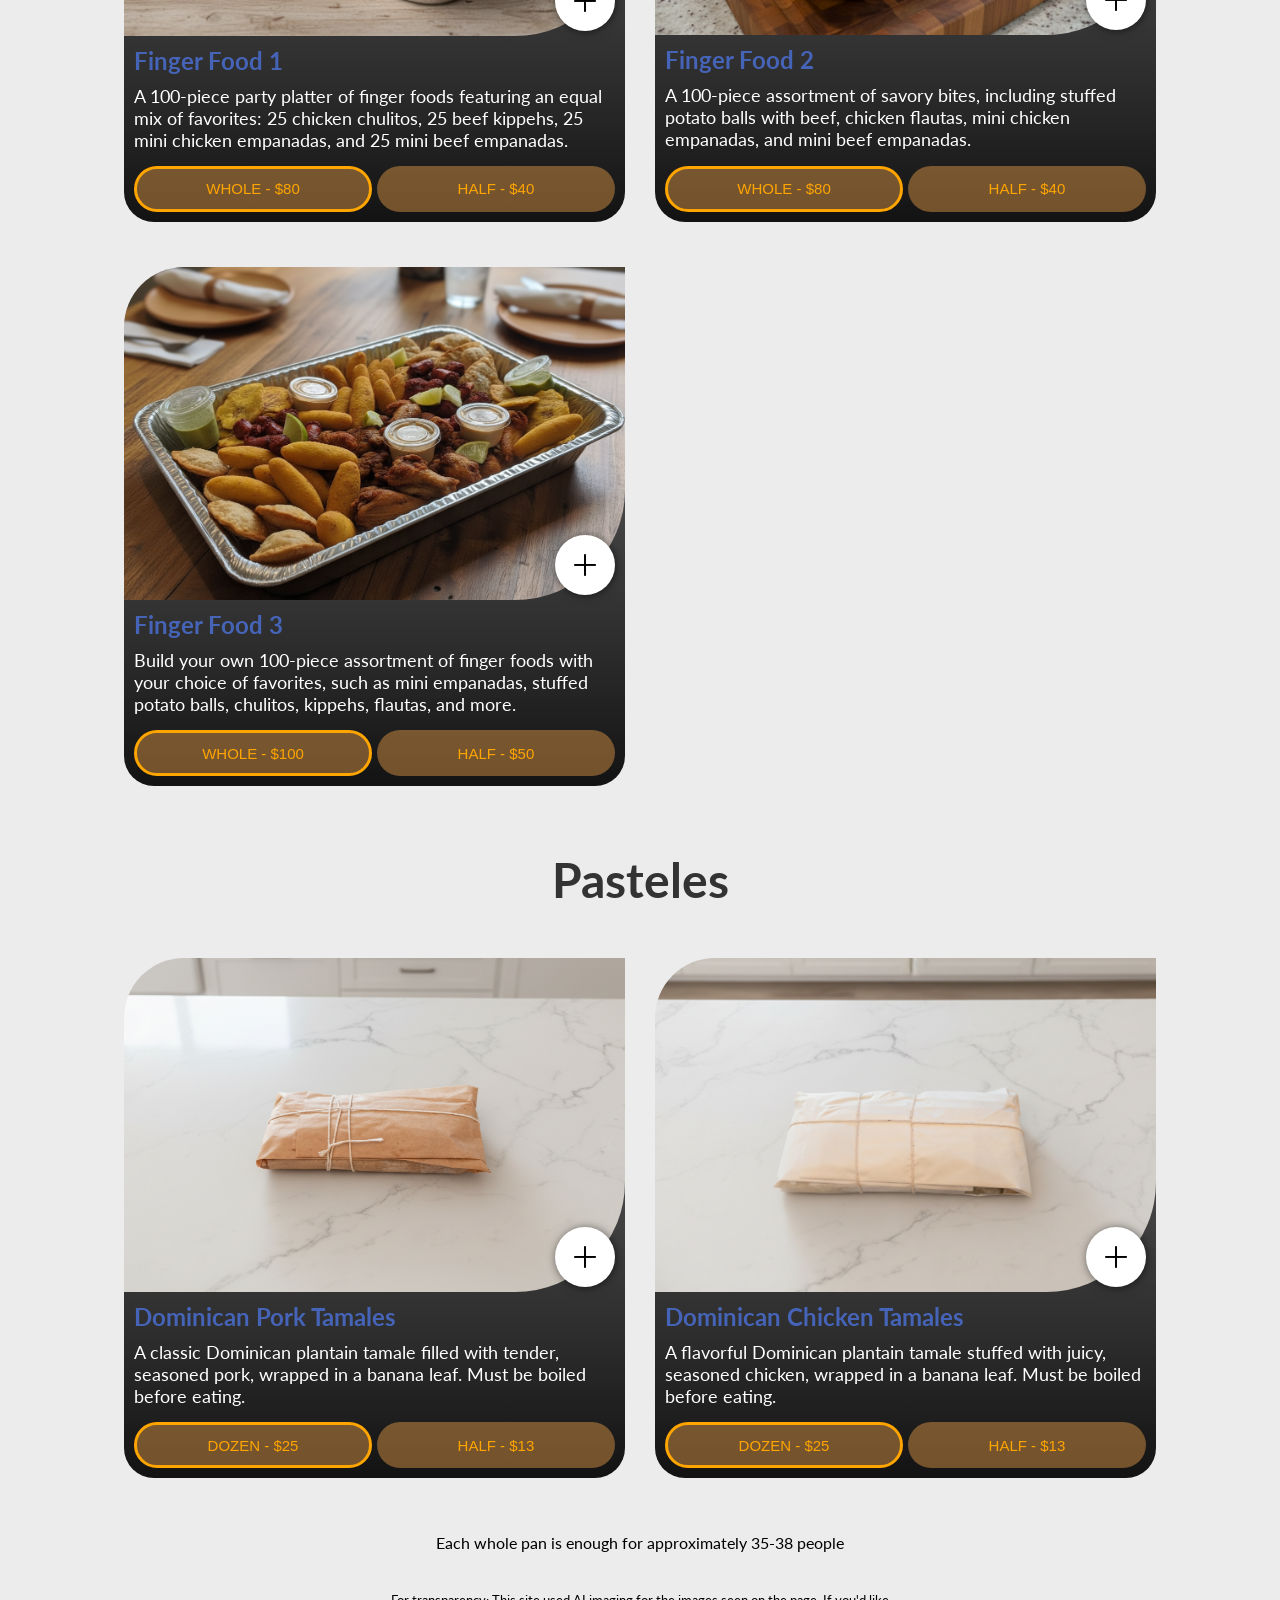
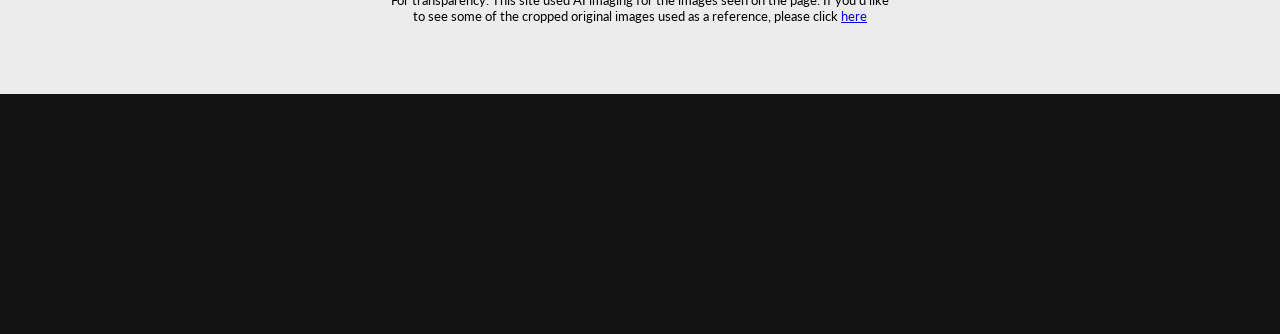
==== commit 65c15f13: "updated files" ====
--- a/home.html
+++ b/home.html
@@ -1374,14 +1374,11 @@
             .scrollText{
                 color: rgb(255, 208, 0);
                 line-height: 40px; 
-                font-size: 1.6em;
+                font-size: 1.5em;
                 letter-spacing: 2px;   
                 word-spacing: 2px; 
             }
 
-            .scrollText a{
-                font-size: 0.8em;
-            }
 
         </style>
 
@@ -1389,7 +1386,7 @@
 
  <div class="banner_con">
         <!-- the marquee element is deprecated but I'll still use it for this -->
-        <marquee class="scrollText" direction="left">Thank you for checking us out <a>🥰</a> We're not currently taking orders at this time <a>😢</a> Feel free to browse around and check out the foods we have to offer <a>😯</a> Ordering with us starts in 2026! <a>😊</a></marquee>
+        <marquee class="scrollText" direction="left">Thank you for checking us out 🥰 We're not currently taking orders at this time 😢 Feel free to browse around and check out the foods we have to offer 😯 Ordering with us starts in 2026! 😊</marquee>
  </div>
 
 <!-- END -->
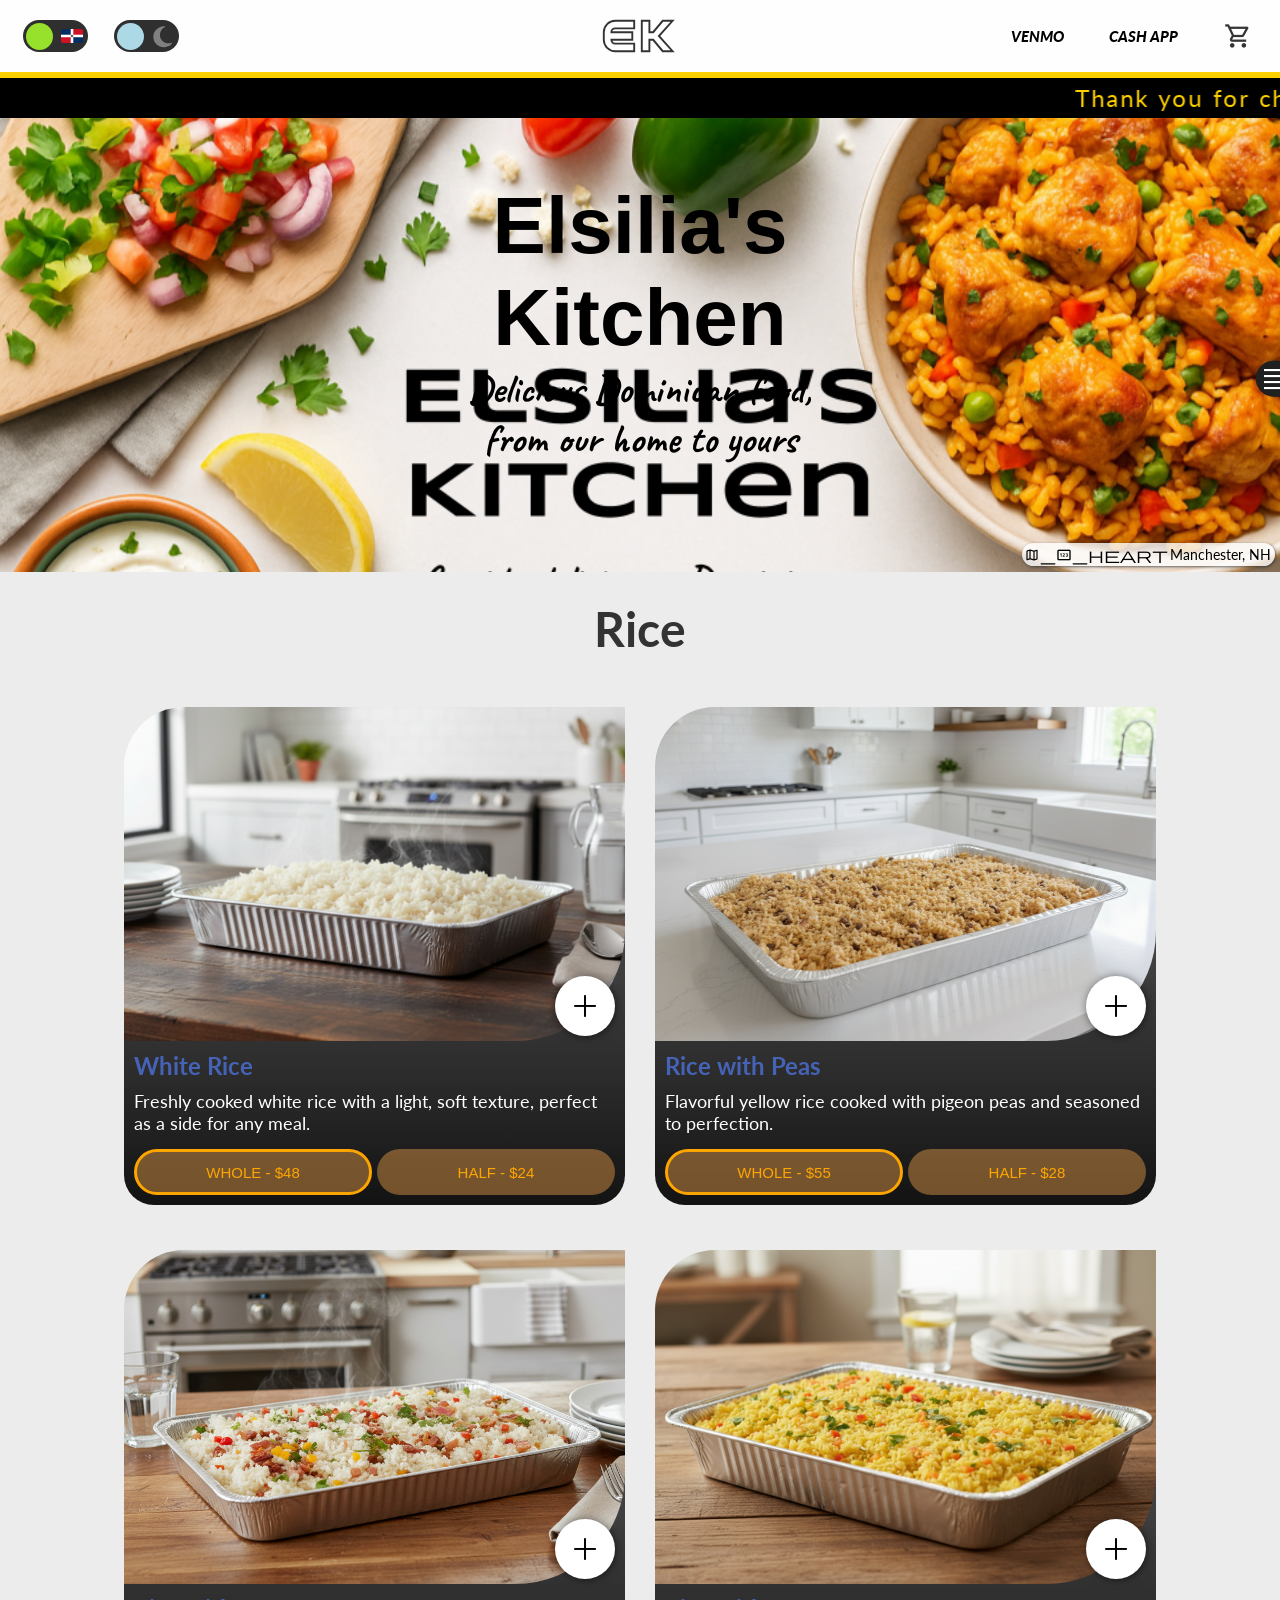
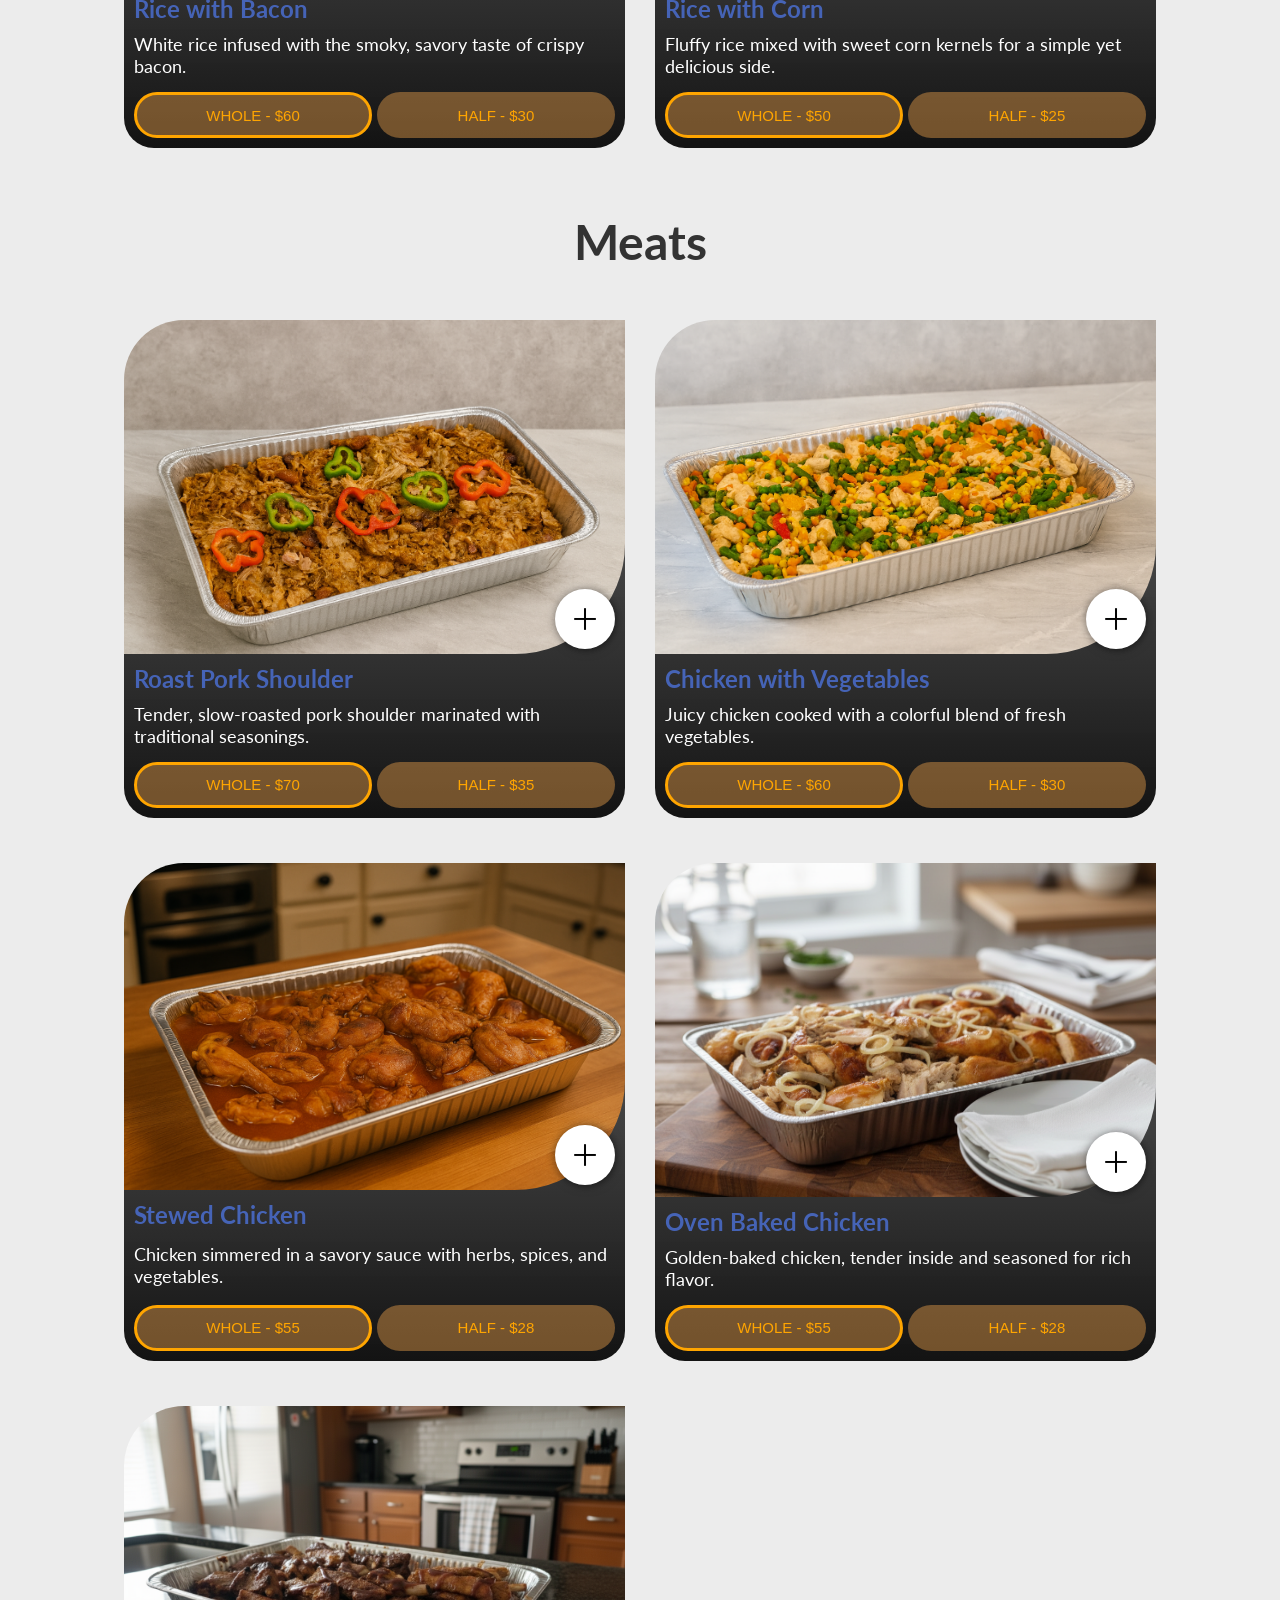
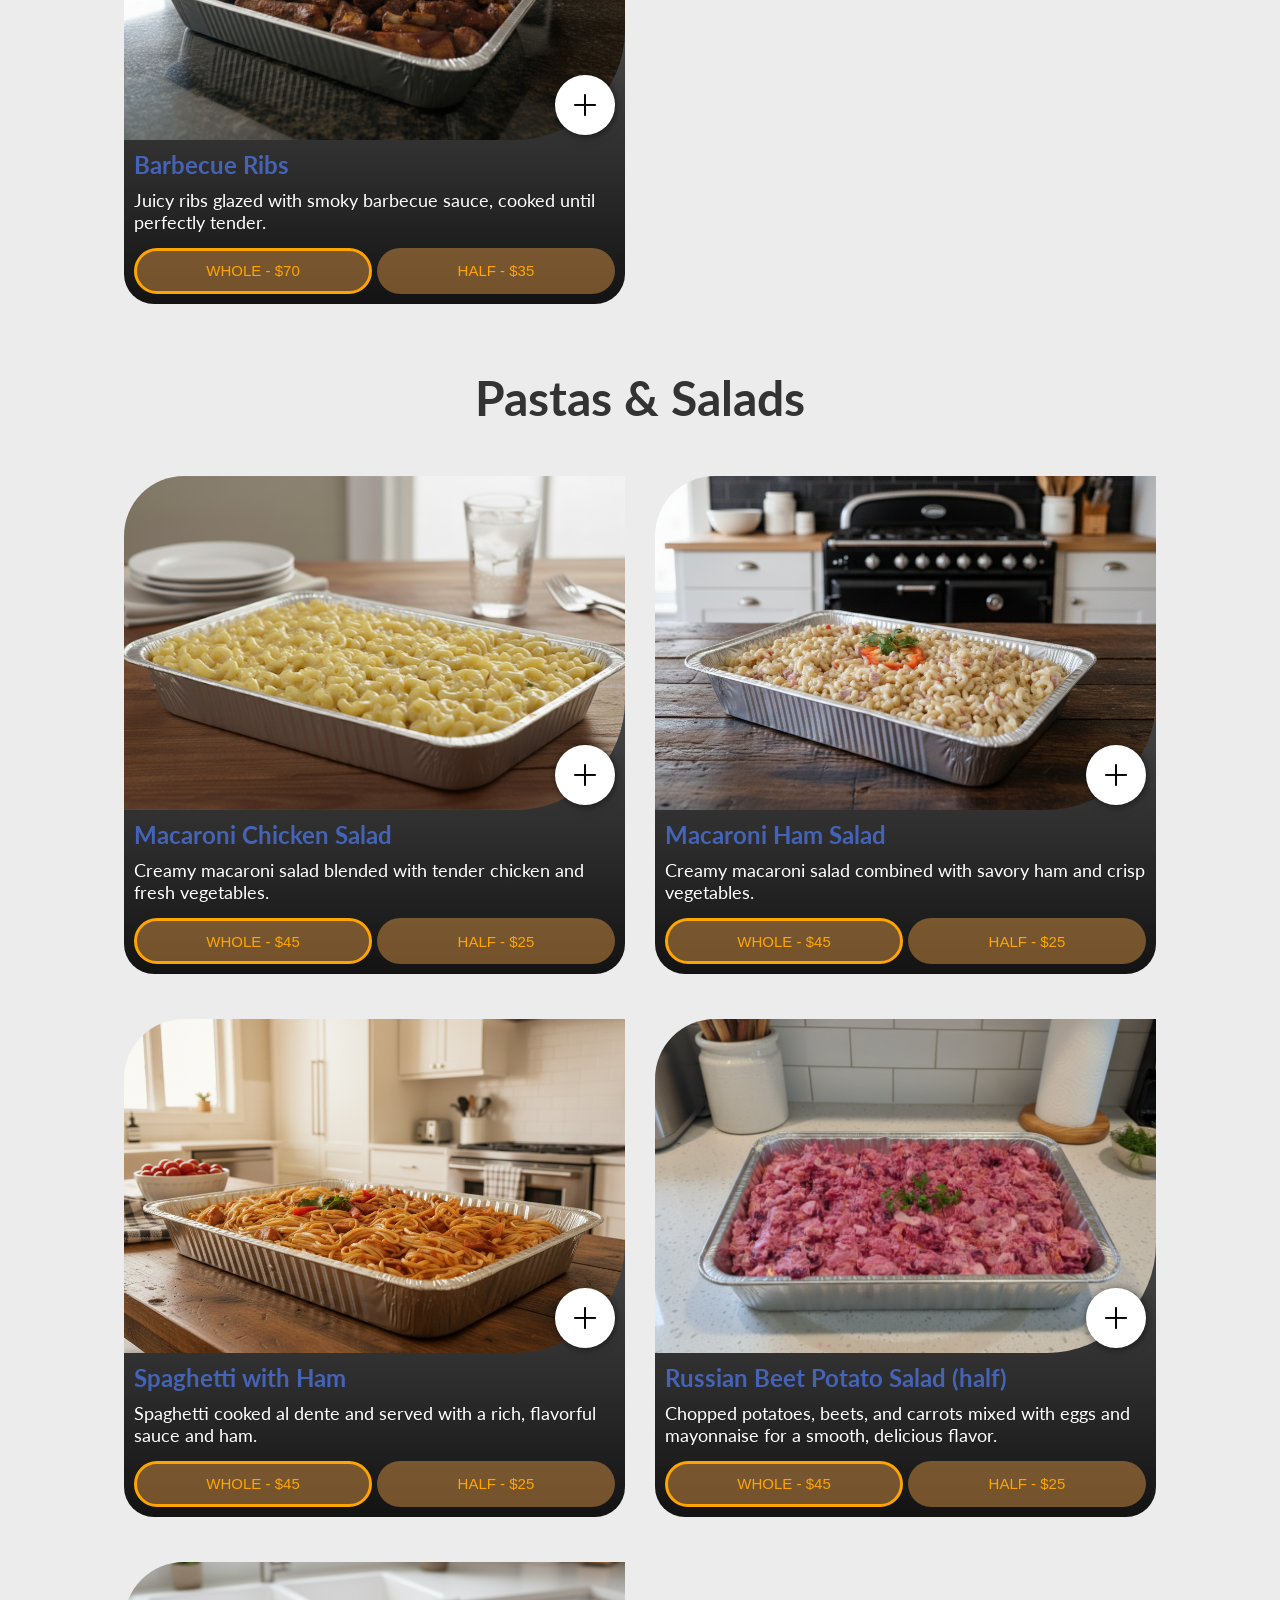
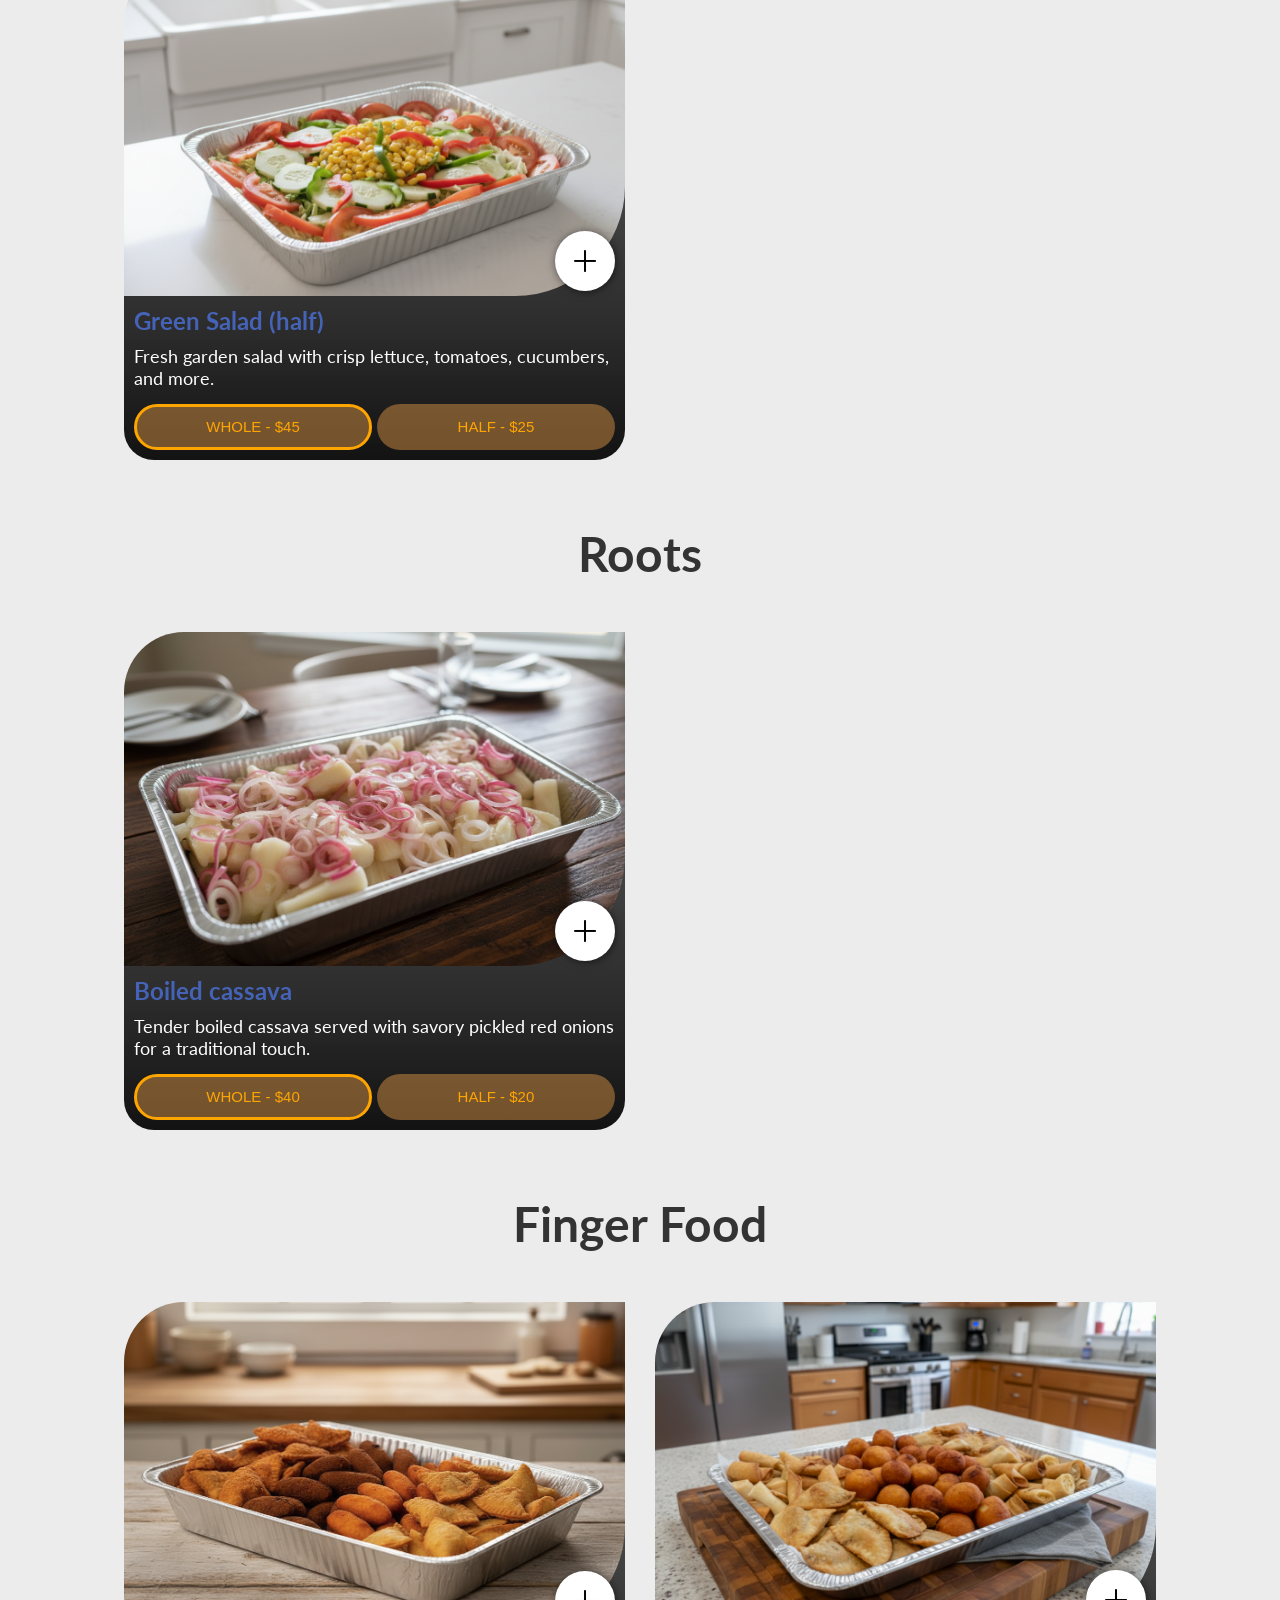
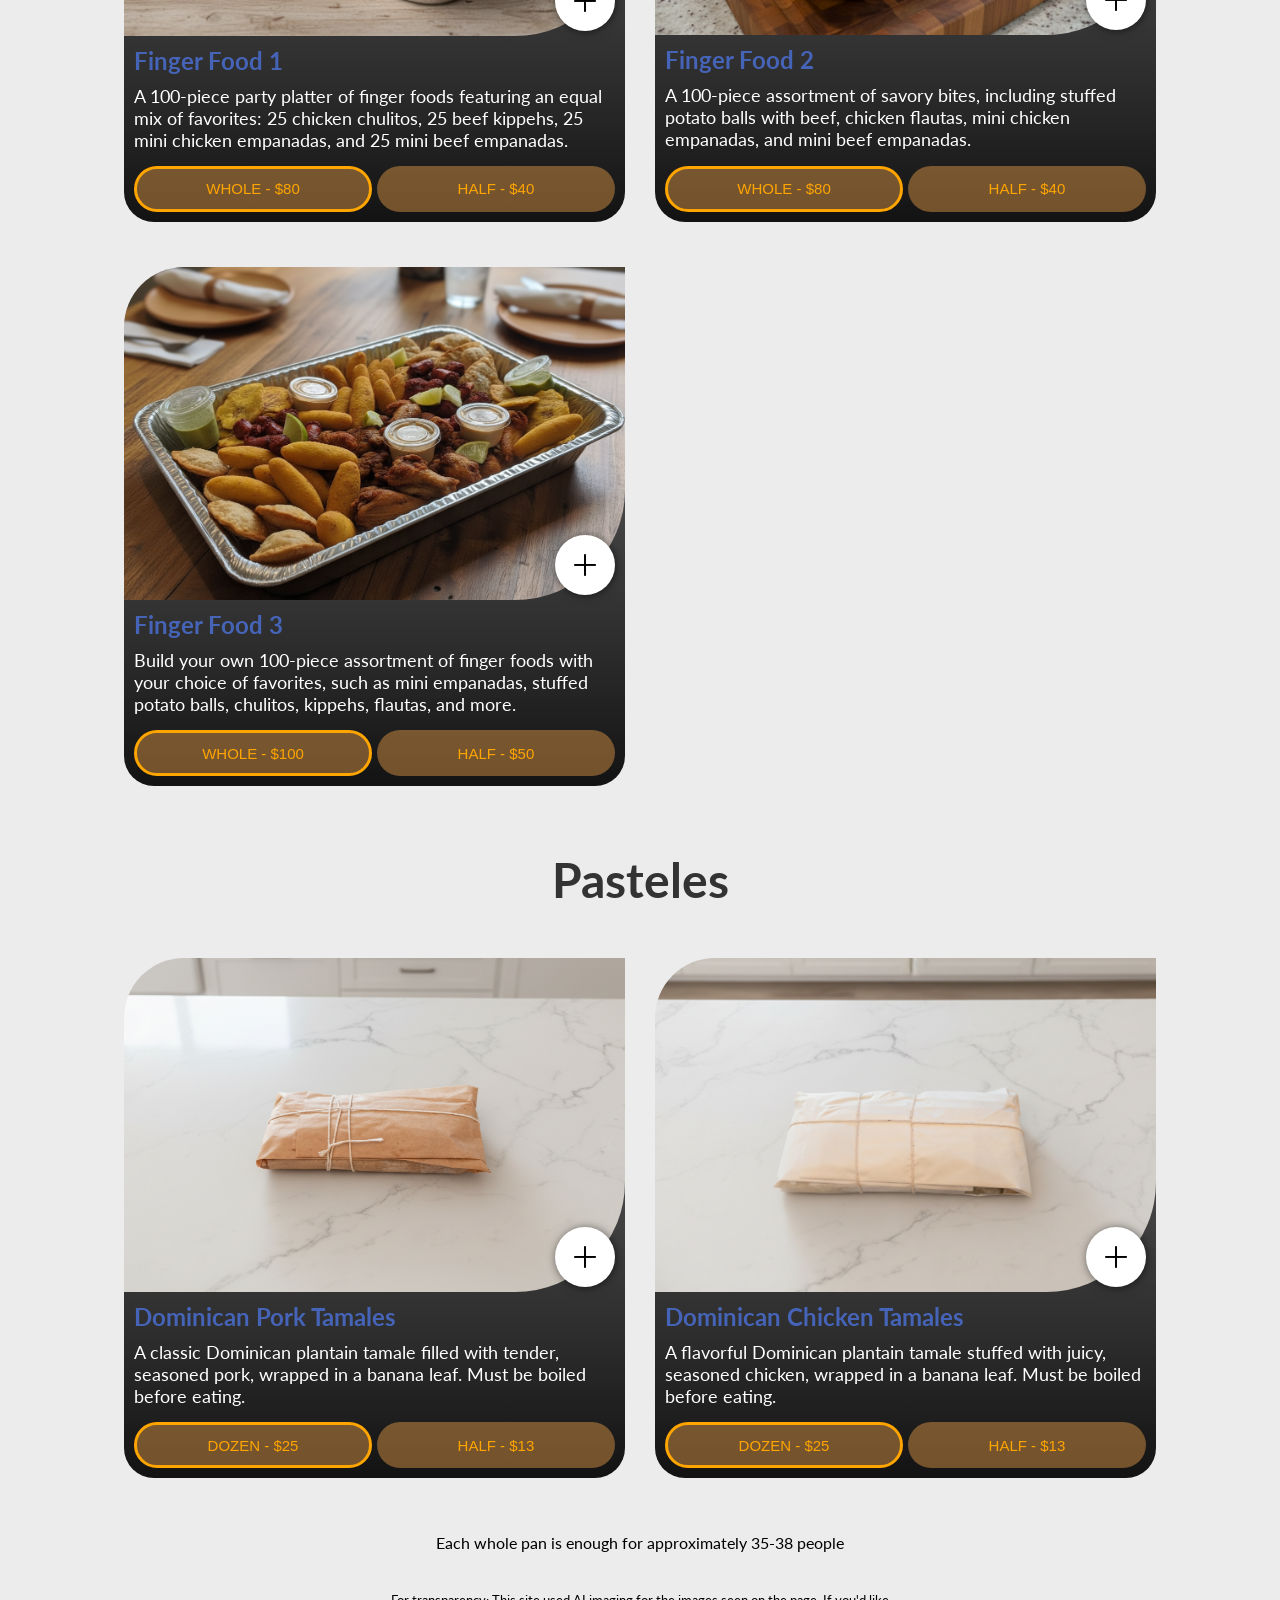
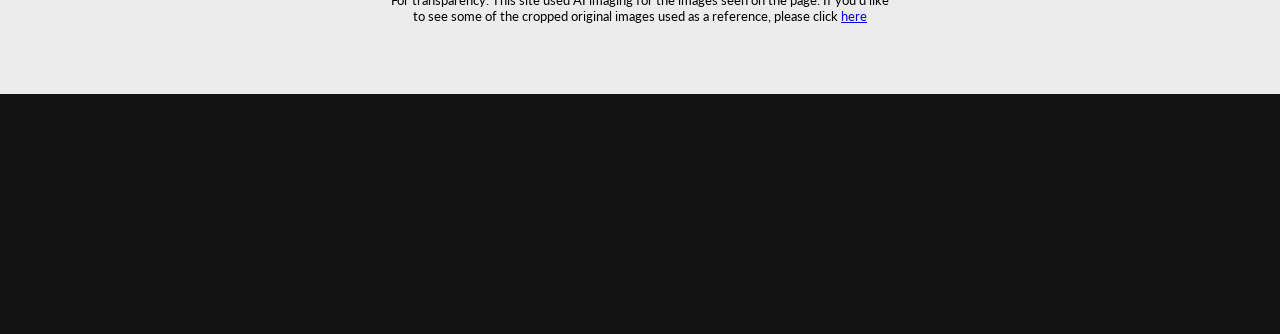
==== commit 6d522355: "updated files" ====
--- a/home.html
+++ b/home.html
@@ -628,9 +628,10 @@
 
         .side_close_icon{
             position: absolute;
-            top: 4px;
-            left: 28px;
+            top: 5px;
+            left: 22px;
             margin: 0;
+            padding: 0;
             font-size: 40px;
             cursor: pointer;
         }
@@ -869,7 +870,7 @@
     
     <div class="side_menu_item">
         <!-- close icon -->
-         <span style="top:14px" class="side_close_icon text_dn" onclick="toggleBackMenu()">&lt;</span>
+         <span class="side_close_icon text_dn" onclick="toggleBackMenu()">&lt;</span>
     </div>
 
     <div id="payment_menu_div">
@@ -886,7 +887,7 @@
     
     <div class="side_menu_item">
         <!-- close icon -->
-         <span style="top:14px" class="side_close_icon text_dn" onclick="toggleSideMenu()">&times;</span>
+         <span class="side_close_icon text_dn" onclick="toggleSideMenu()">&times;</span>
 
     </div>
 
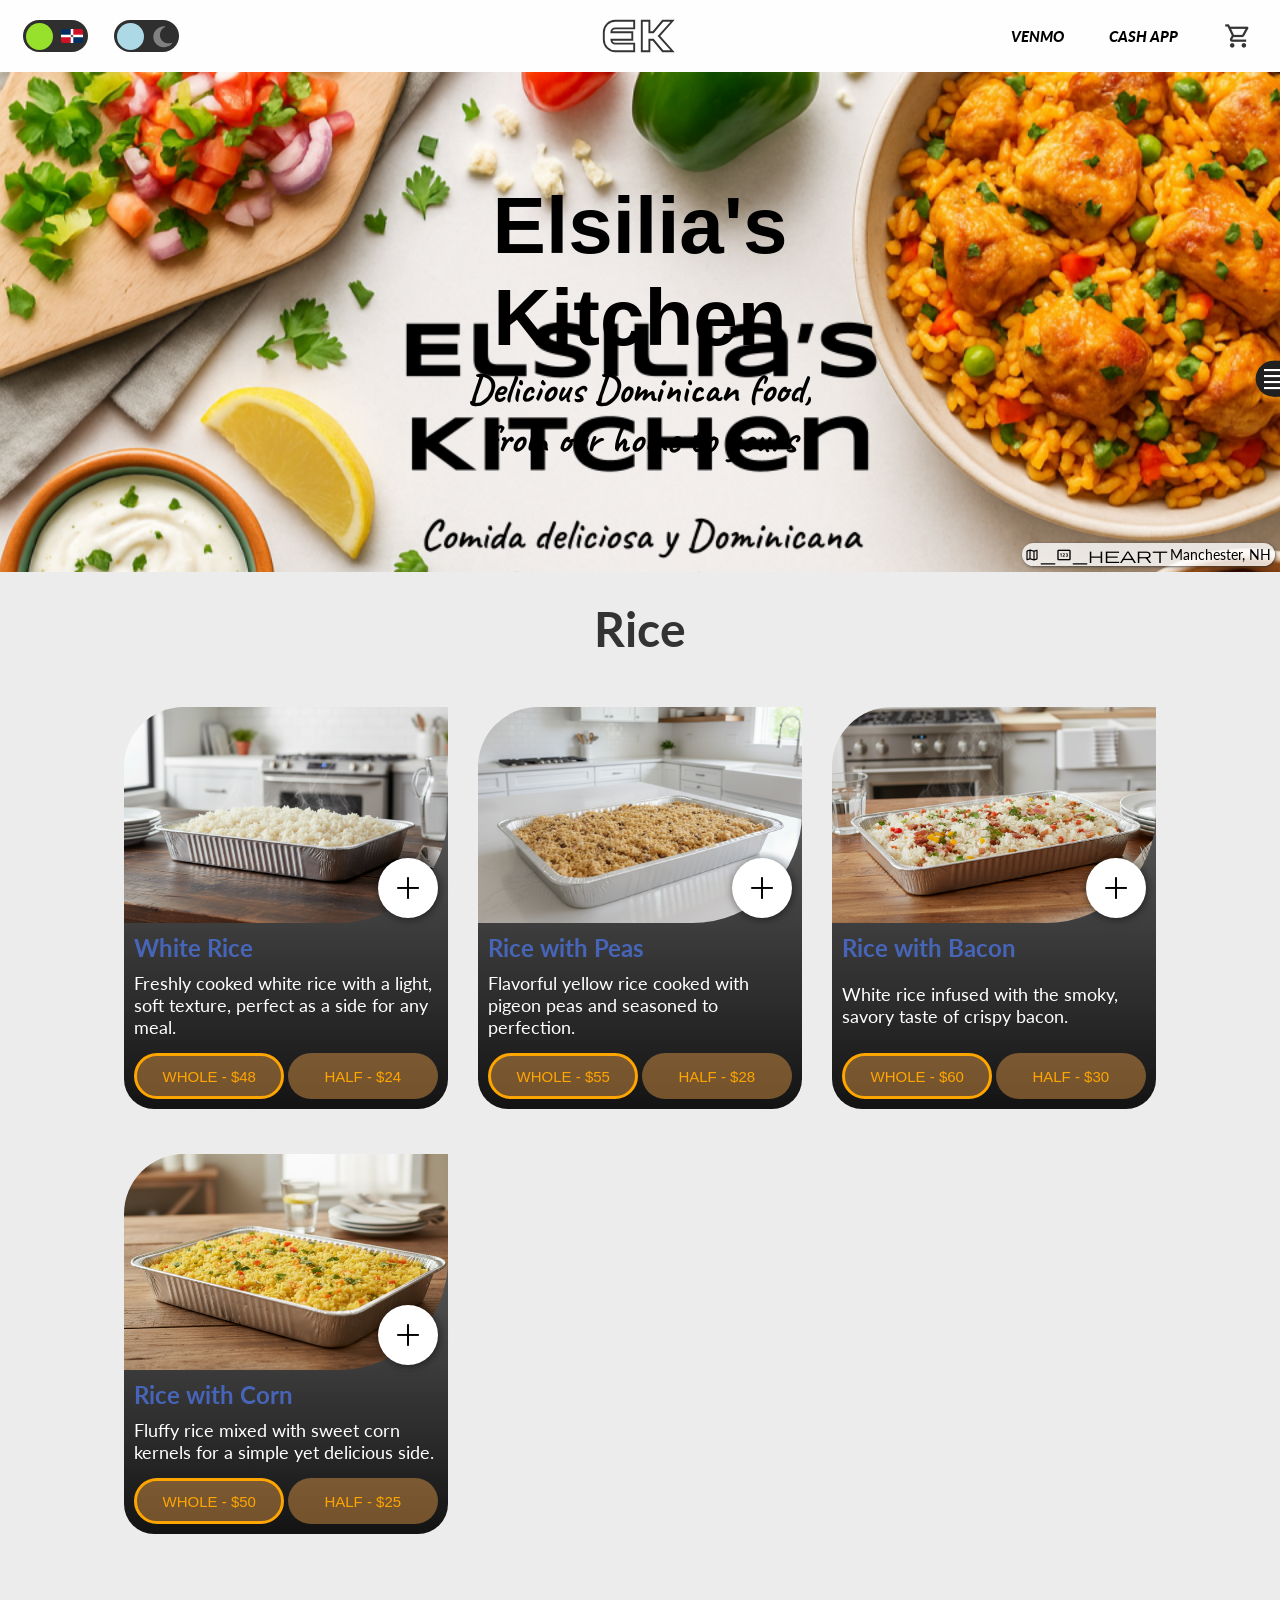
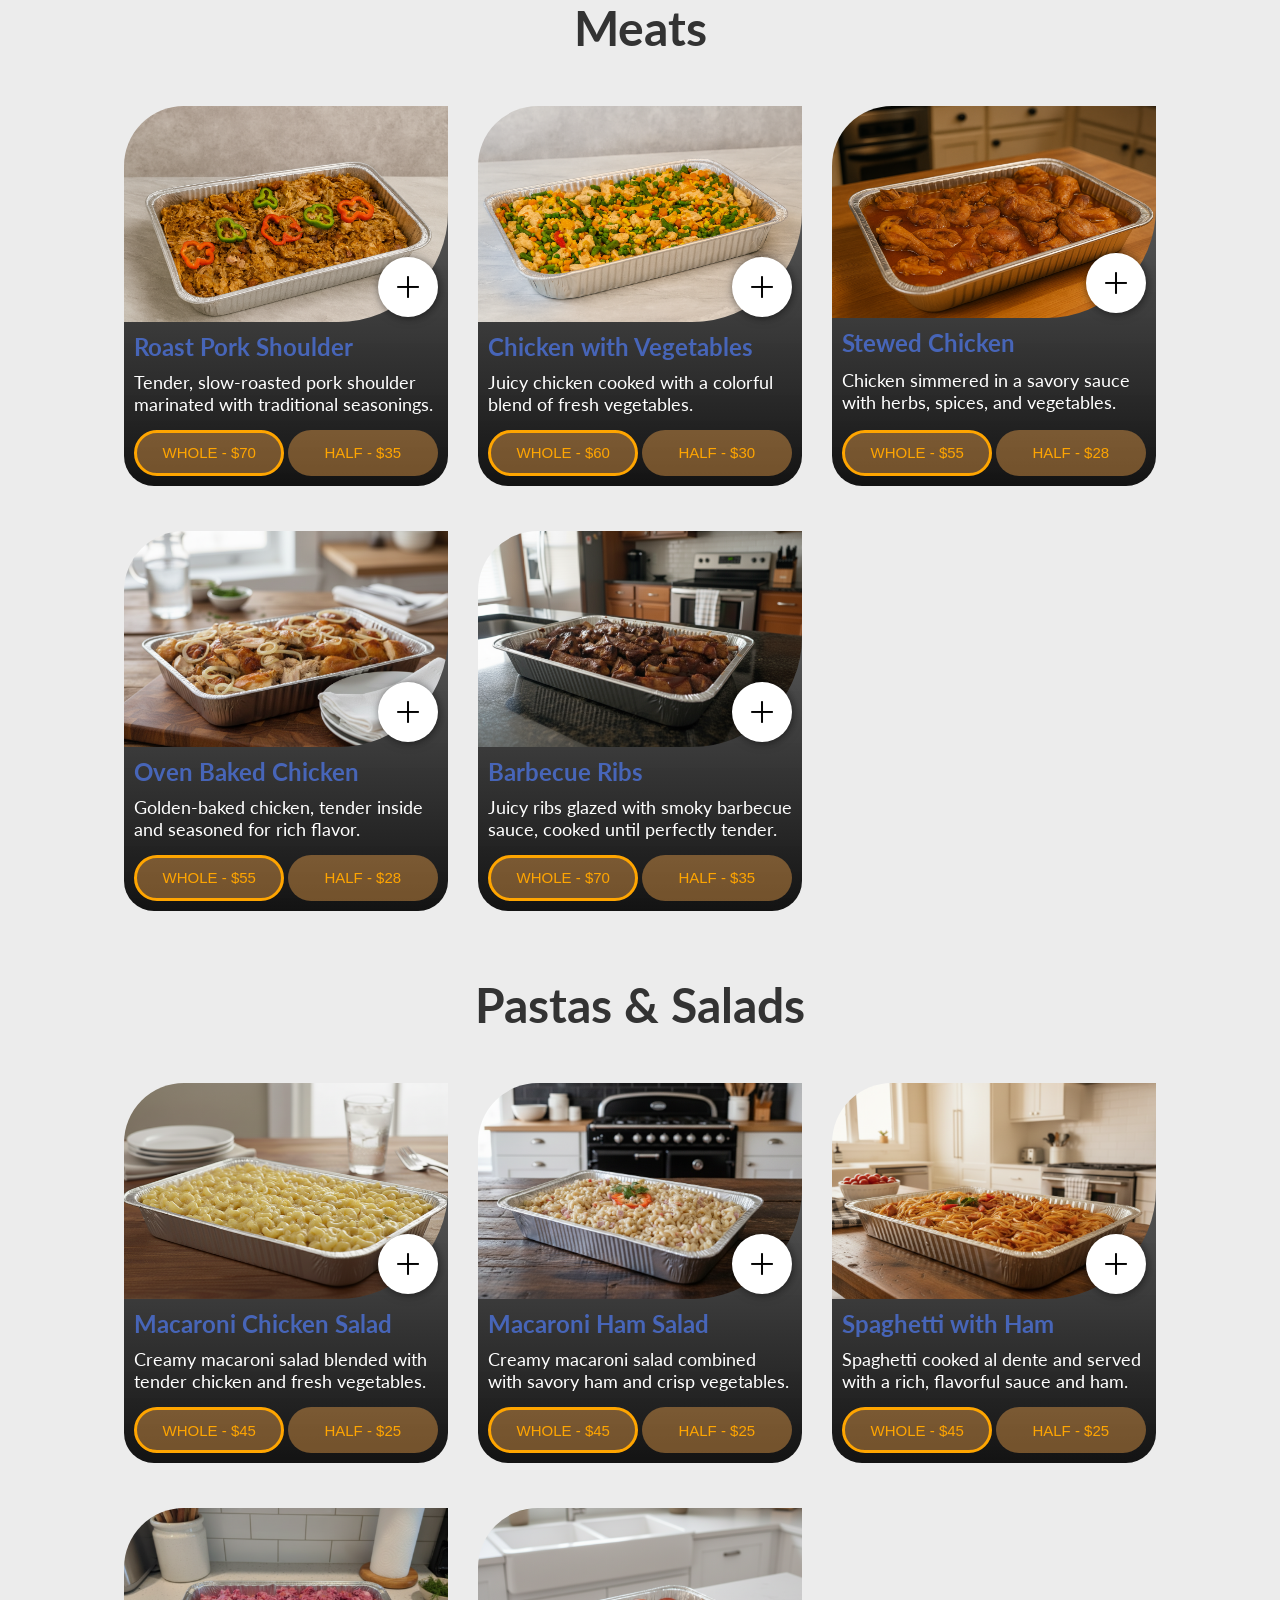
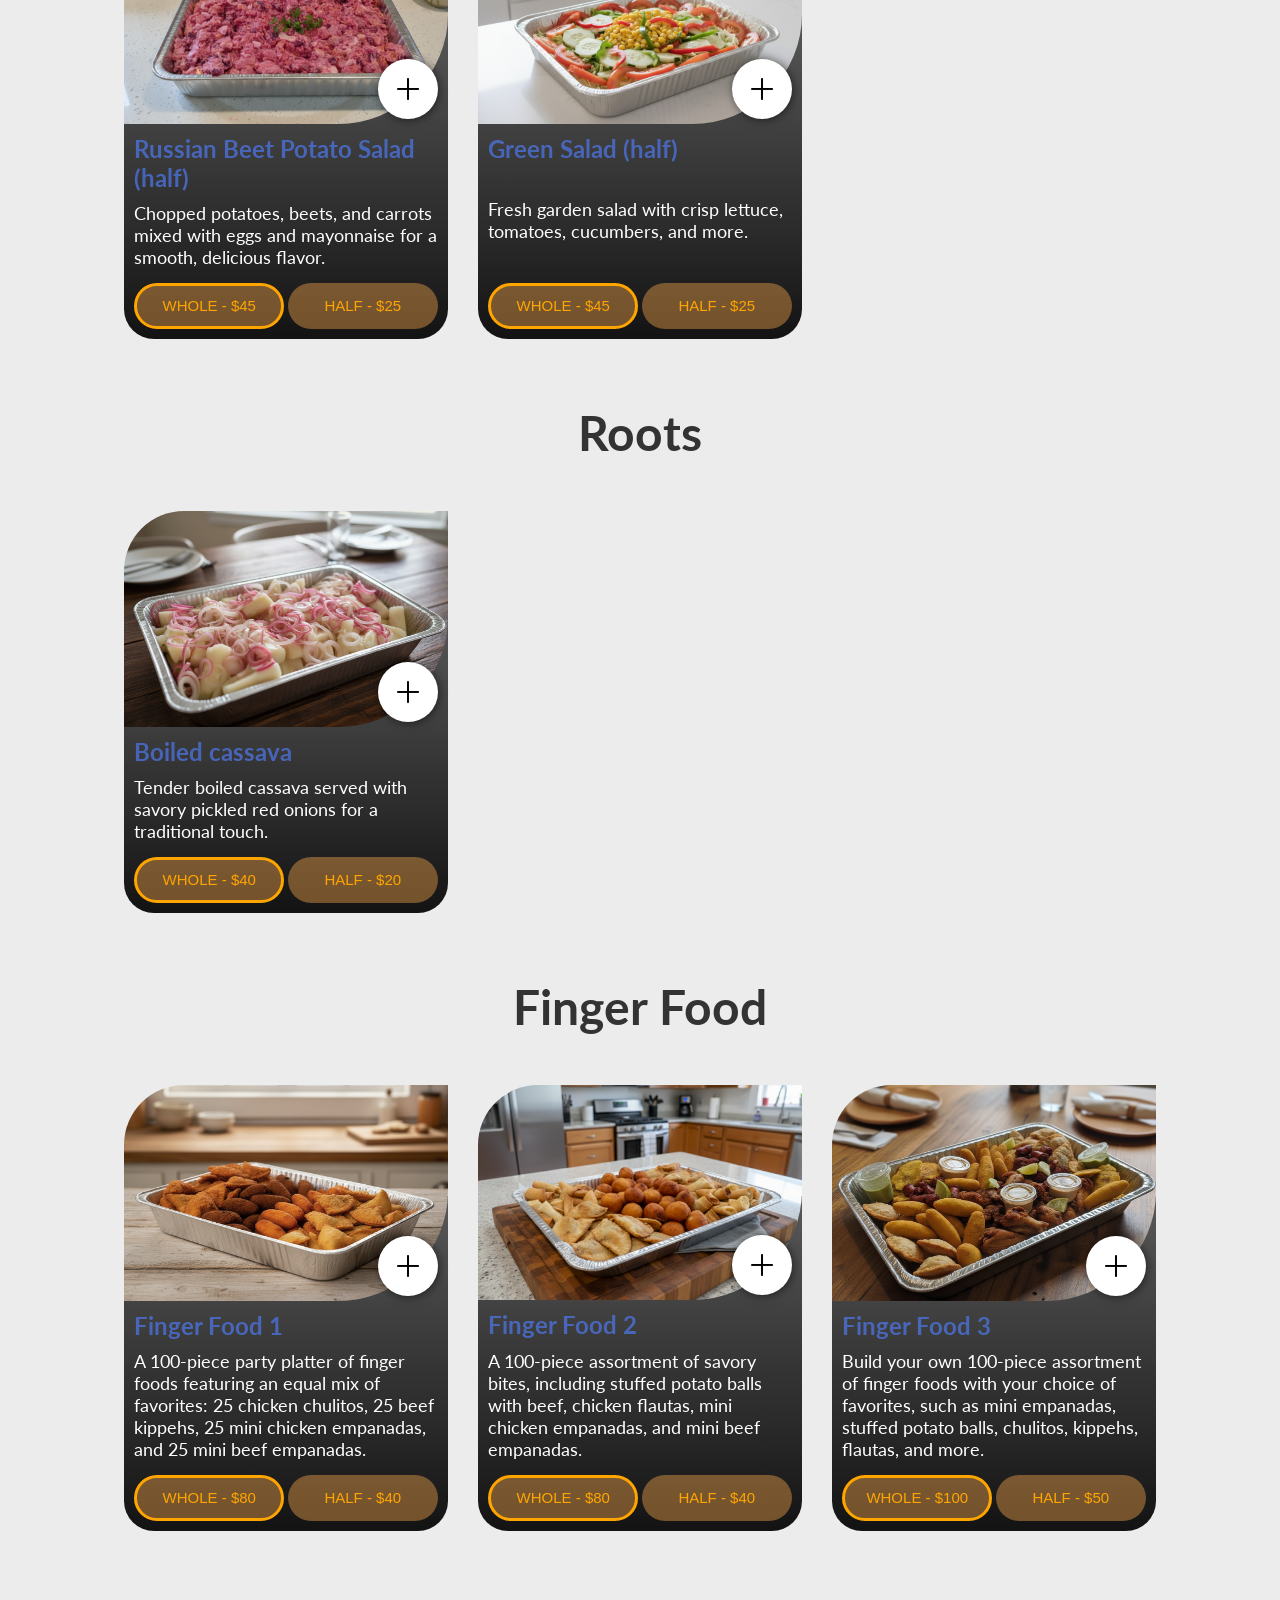
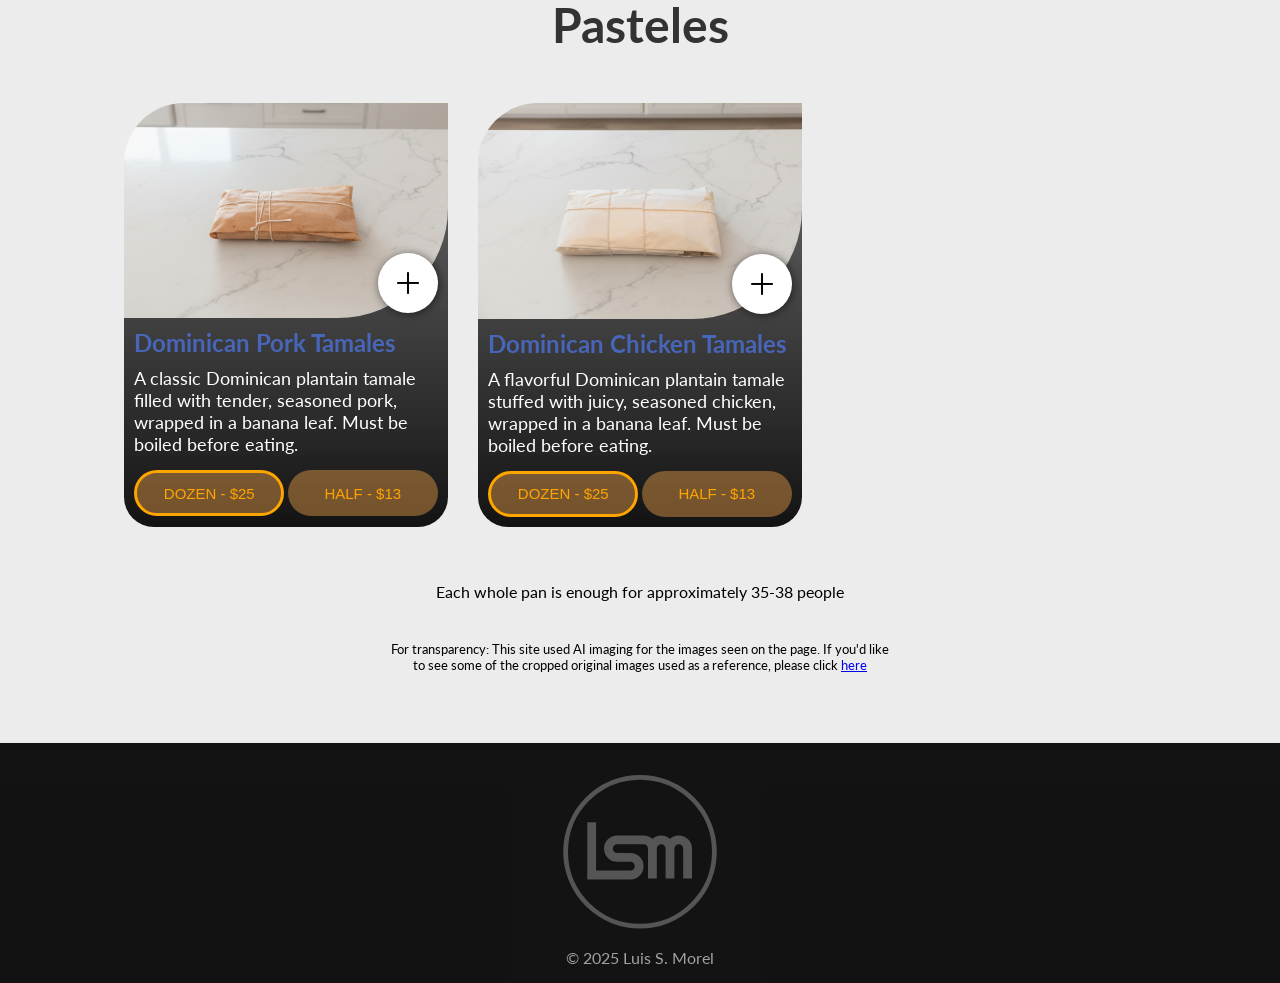
==== commit 974b5f85: "updated files" ====
--- a/home.html
+++ b/home.html
@@ -21,7 +21,6 @@
 </head>
 
 <body class="back_dn">
-
     
 <div id="loading_div">
     <svg id="loading_E_id" viewBox="0 0 100 100" xmlns="http://www.w3.org/2000/svg">
@@ -1385,10 +1384,10 @@
 
 <!-- START -->
 
- <div class="banner_con">
+ <!-- <div class="banner_con"> -->
         <!-- the marquee element is deprecated but I'll still use it for this -->
-        <marquee class="scrollText" direction="left">Thank you for checking us out 🥰 We're not currently taking orders at this time 😢 Feel free to browse around and check out the foods we have to offer 😯 Ordering with us starts in 2026! 😊</marquee>
- </div>
+        <!-- <marquee class="scrollText" direction="left">Thank you for checking us out 🥰 We're not currently taking orders at this time 😢 Feel free to browse around and check out the foods we have to offer 😯 Ordering with us starts in 2026! 😊</marquee> -->
+ <!-- </div> -->
 
 <!-- END -->
         <img src="banner.png">
@@ -1976,7 +1975,13 @@
     </div>
 
     <div class="footer">
-        <!-- <h1>123</h1> -->
+        <div style="position: absolute; top: 50%; left: 50%; transform: translate(-50%, -56%); width: 80%; max-width: 160px; opacity: 0.6; pointer-events: none;">
+            <svg viewBox="0 0 200 200" xmlns="http://www.w3.org/2000/svg">
+                <circle stroke="grey" stroke-width="6" ;="" fill="none" cx="100" cy="100" r="93"></circle>
+                <path stroke="grey" transform="translate(22, 40) scale(11)" fill="none" d="M1.6,2.1 L1.6,8.1 L6,8.1 A1,1 0 0 0 6,6.1 L4.5,6.1 A1,1 0 0 1 4.5,4.1 L7.5,4.1 A1,1 0 0 1 8.5,5.1 L8.5,8.5 L8.5,5.1 A1,1 0 0 1 10.5,5.1 L10.5,8.5 L10.5,5.1 A1,1 0 0 1 12.5,5.1 L12.5,8.5"></path>
+            </svg>
+        </div>
+        <a href="https://lsmorel.github.io/web/home.html" target="_blank" class="copyright">© 2025 Luis S. Morel</a>
     </div>
 
     <script>
--- a/home.css
+++ b/home.css
@@ -430,7 +430,7 @@
     display: grid;
 
     /* grid-template-columns: auto auto auto; */
-    grid-template-columns: repeat(auto-fill, minmax(340px, 1fr));
+    grid-template-columns: repeat(auto-fill, minmax(323px, 1fr));
     gap: 30px;
 }
 
@@ -890,6 +890,20 @@
     position: relative;
 }
 
+.copyright {
+    position: absolute;
+    bottom: 16px;
+    left: 50%;
+    font-size: 16px;
+    transform: translateX(-50%);
+    color: white;
+    opacity: 0.6;
+    text-decoration: none;
+    cursor: pointer;}
+
+.copyright:hover{
+    opacity: 1;
+}
 
 .footer {
     height: 200px;
@@ -899,6 +913,7 @@
     padding: 20px 0px;
     position: relative;
     background-color: #000000eb;
+    overflow: hidden;
     /* background-image: linear-gradient(rgb(42, 42, 42), rgba(62, 37, 16, 0.925)); */
 }
 
